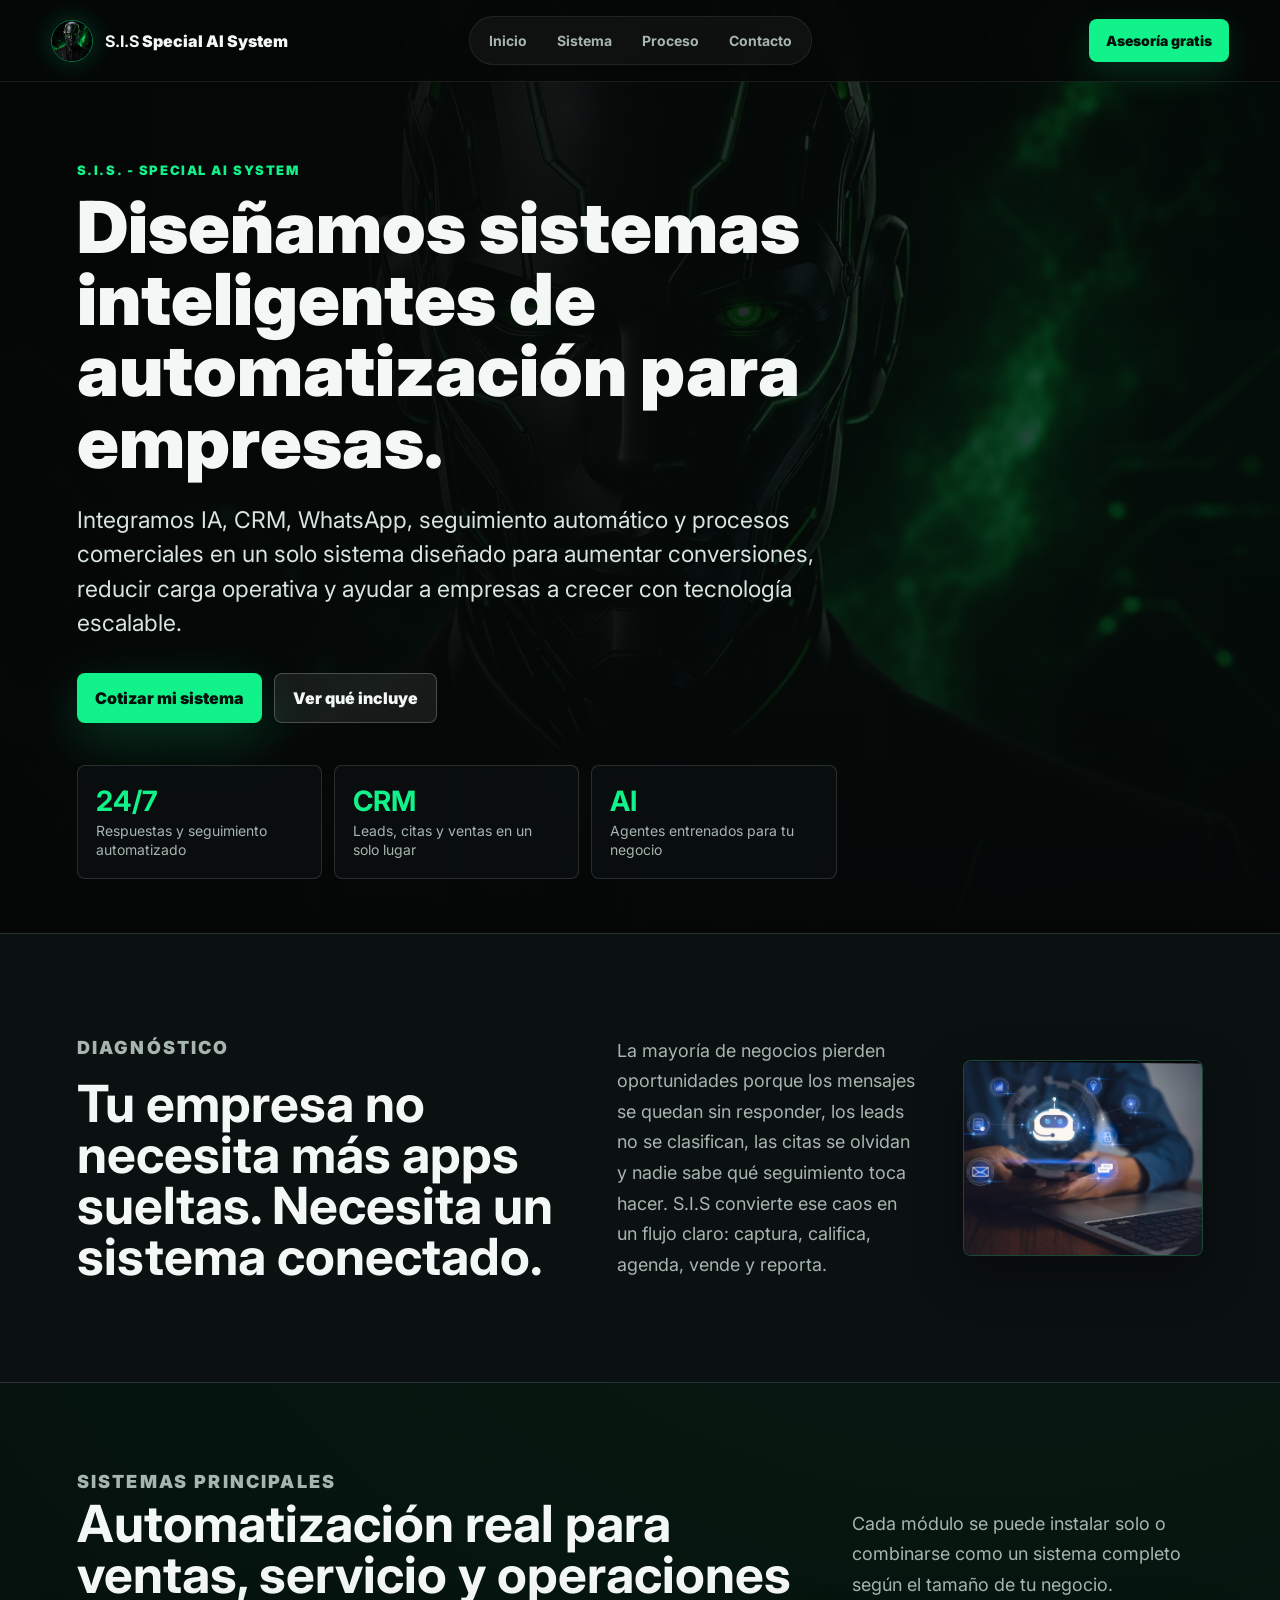
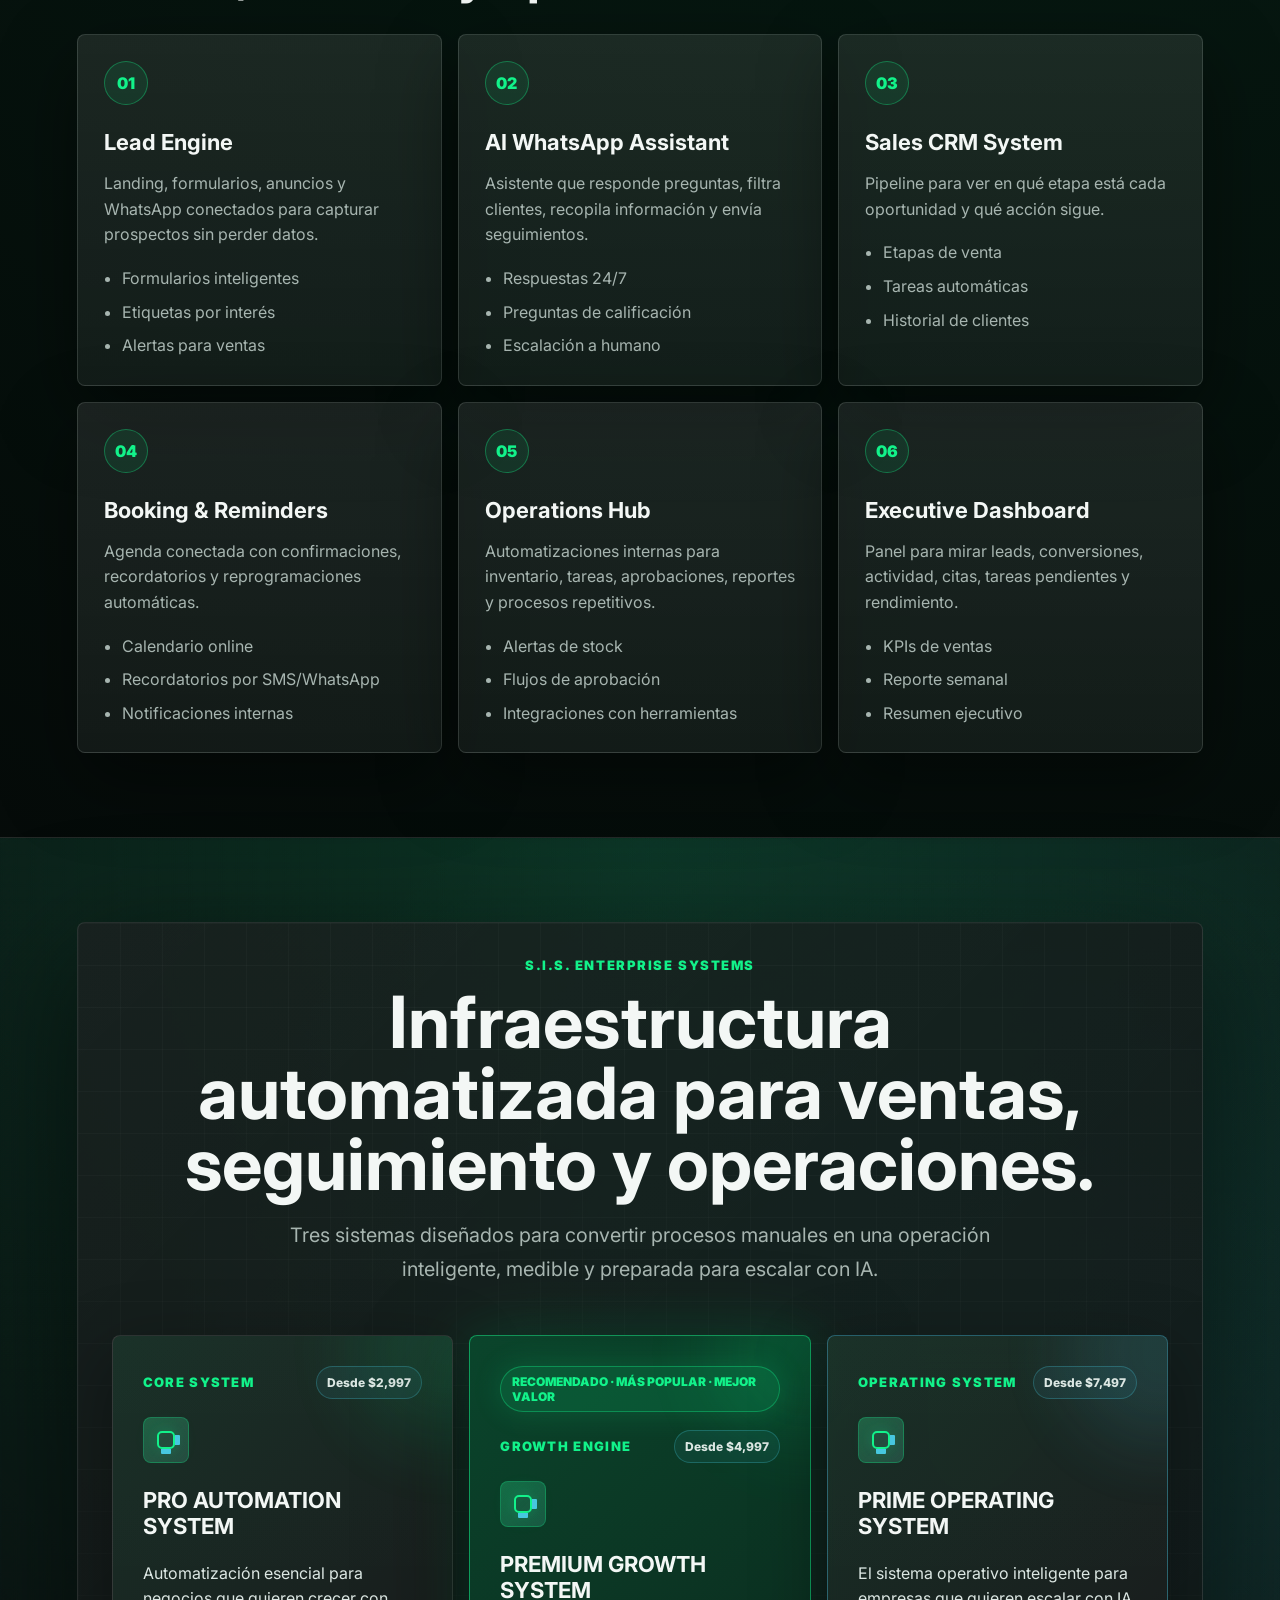
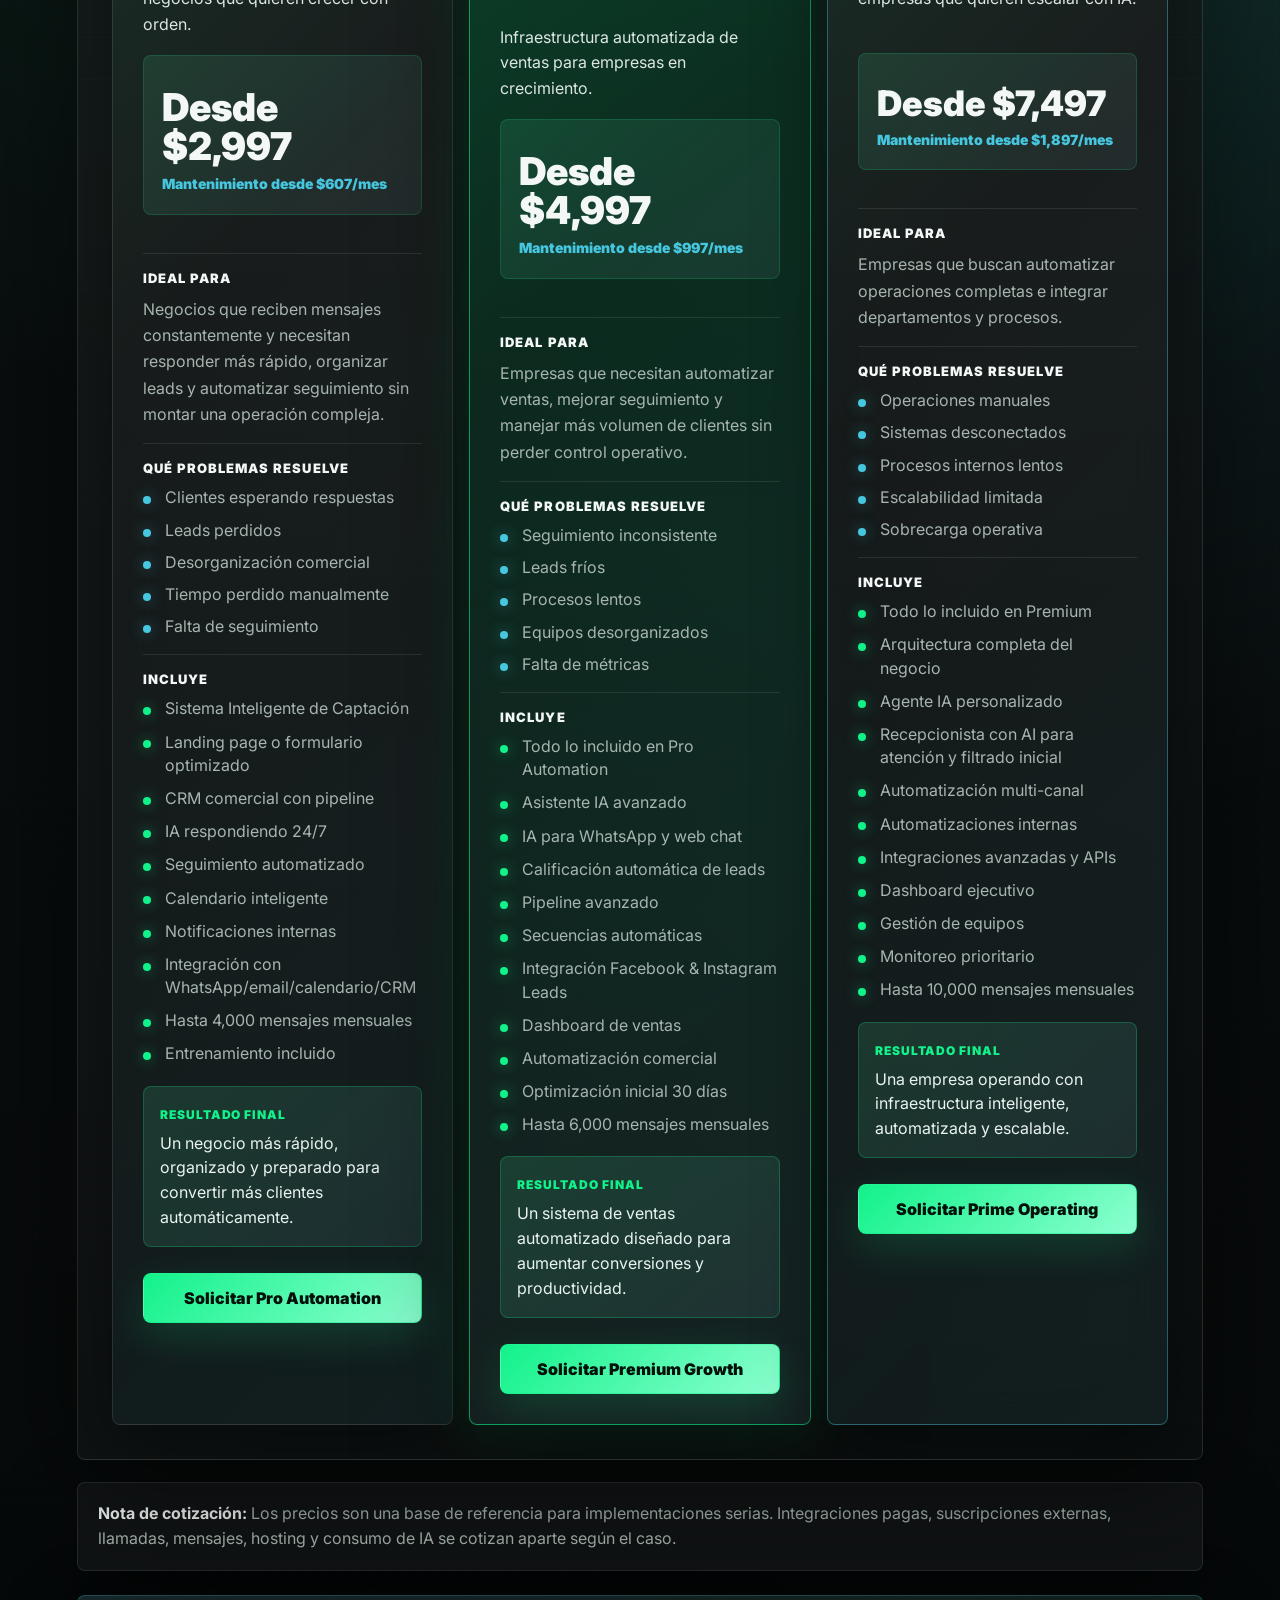
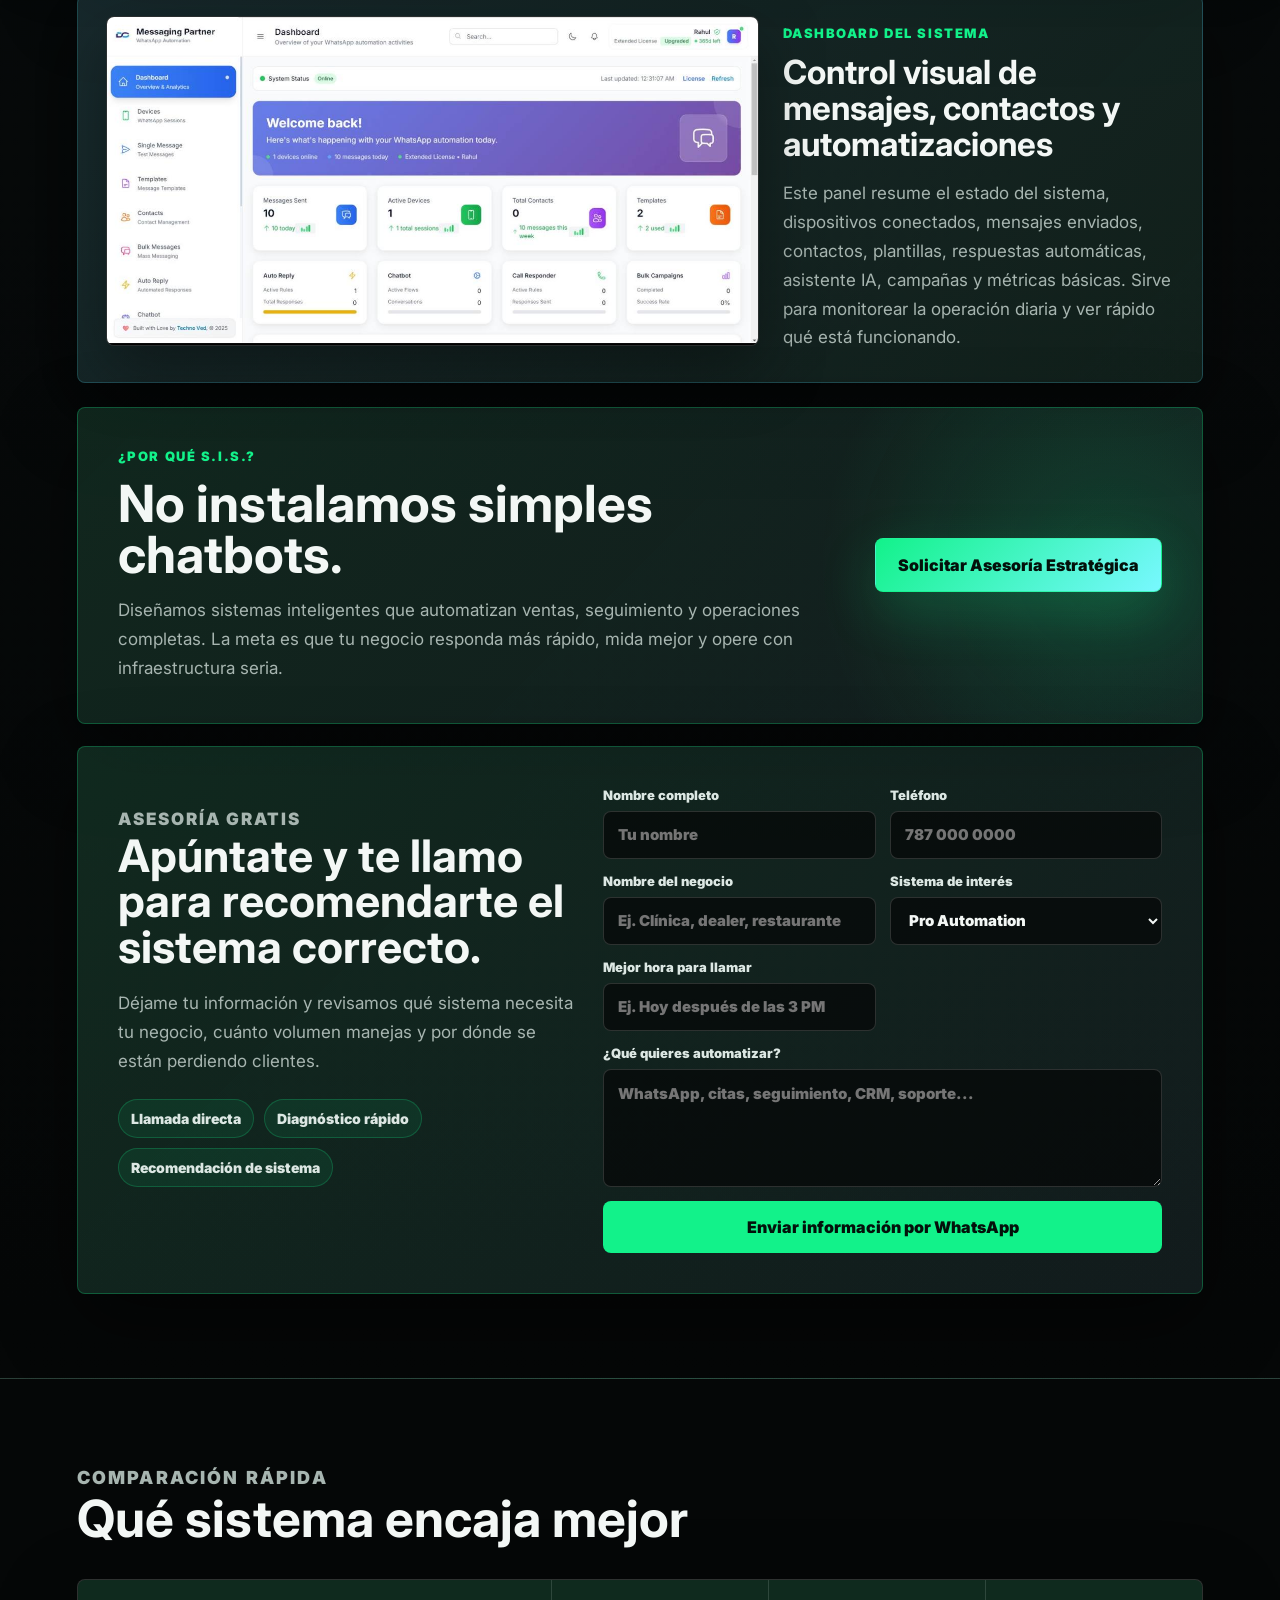
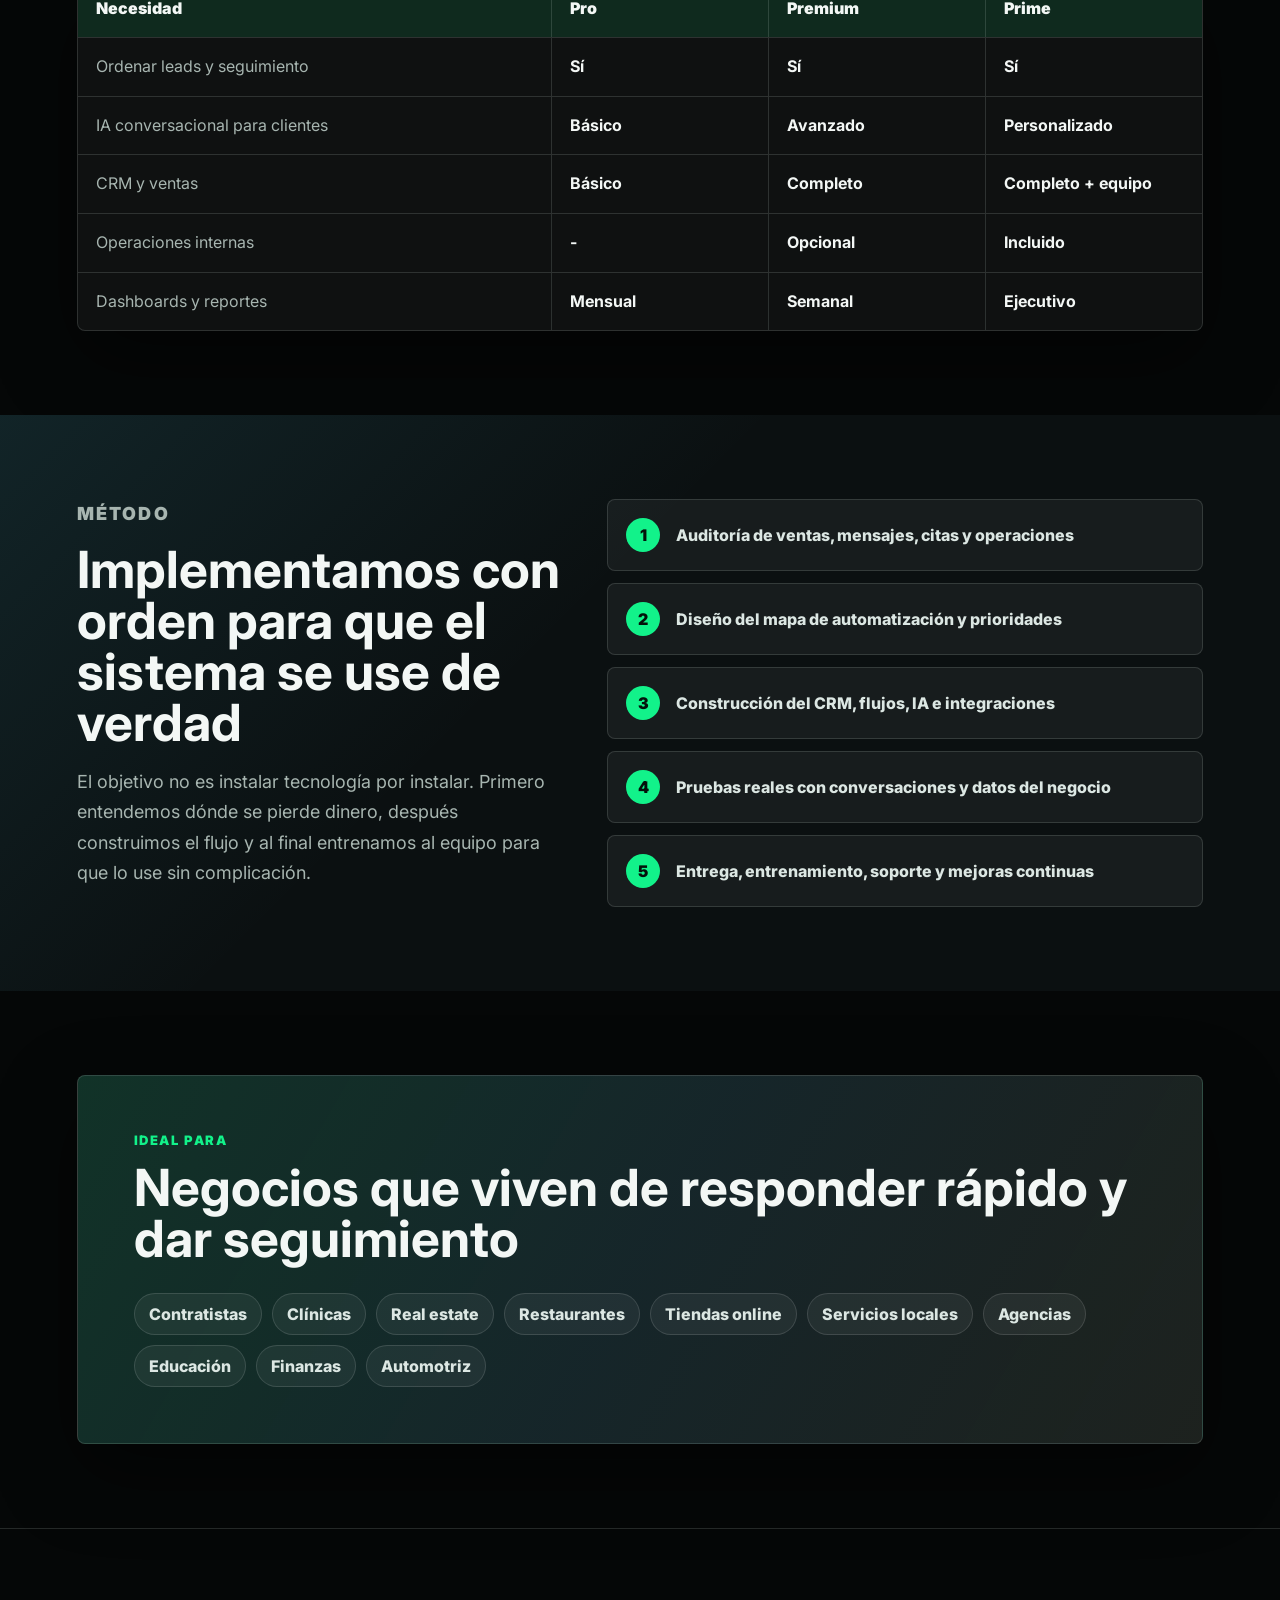
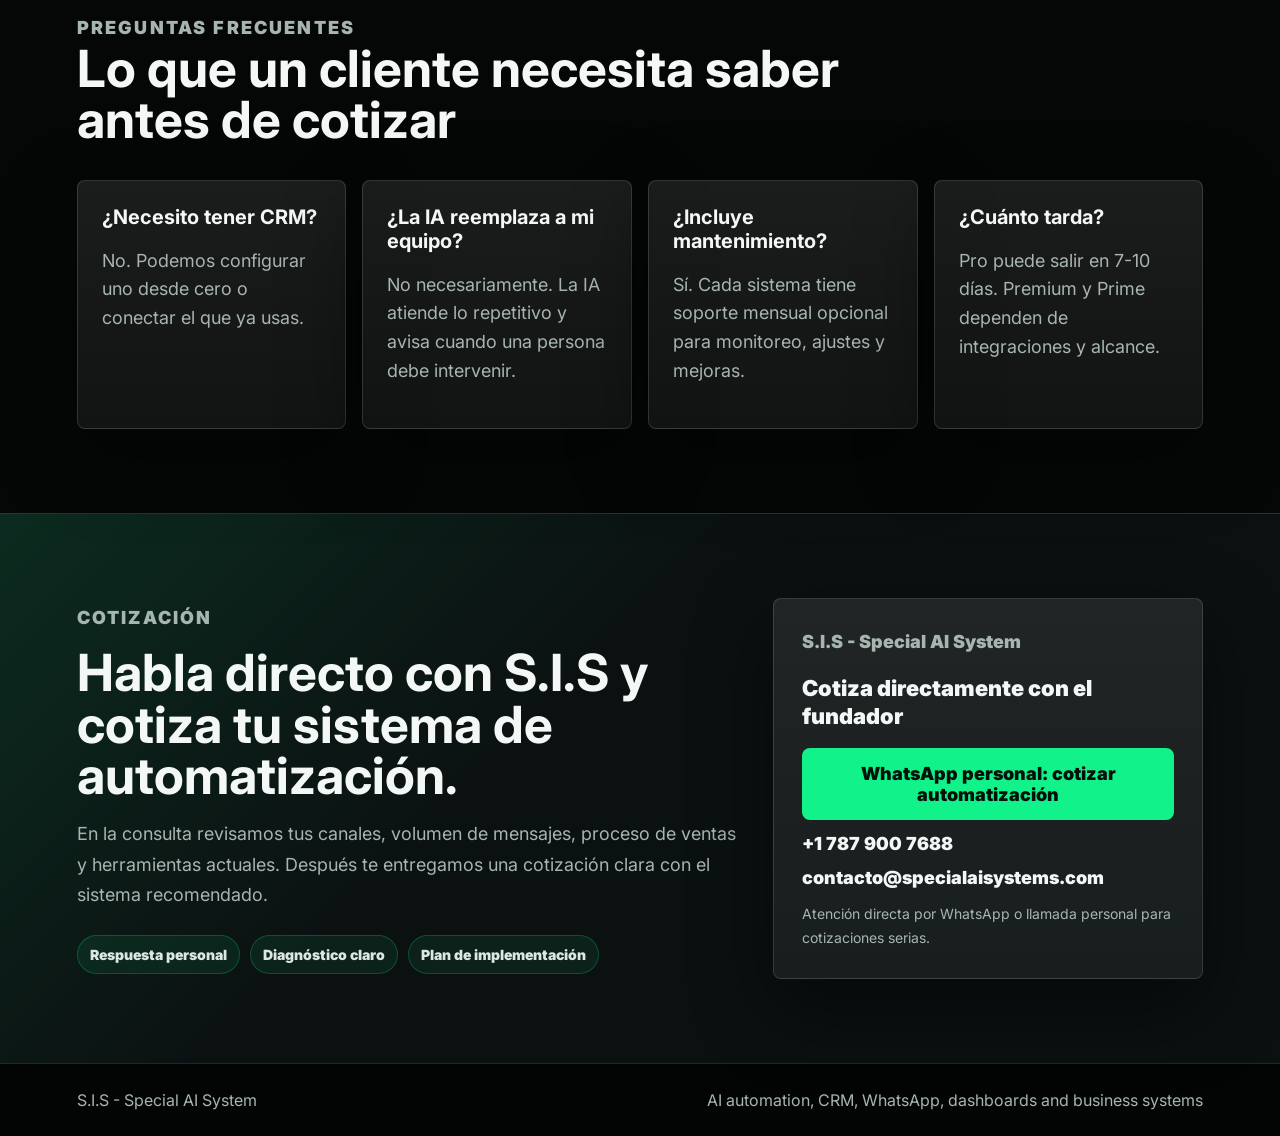
==== specialist-ai-systems/index.html @ d780dc1b "Add files via upload Add extracted website files" ====
<!doctype html>
<html lang="es">
  <head>
    <meta charset="utf-8" />
    <meta name="viewport" content="width=device-width, initial-scale=1" />
    <title>S.I.S | Special AI System | Sistemas inteligentes de automatización</title>
    <meta
      name="description"
      content="S.I.S - Special AI System diseña sistemas inteligentes de automatización con IA, CRM, WhatsApp, seguimiento automático y procesos comerciales."
    />
    <link rel="preconnect" href="https://fonts.googleapis.com" />
    <link rel="preconnect" href="https://fonts.gstatic.com" crossorigin />
    <link
      href="https://fonts.googleapis.com/css2?family=Inter:wght@400;500;600;700;800;900&display=swap"
      rel="stylesheet"
    />
    <link rel="stylesheet" href="./styles.css" />
  </head>
  <body>
    <header class="site-header">
      <a class="brand" href="#inicio" aria-label="S.I.S Special AI System inicio">
        <img src="./assets/specialist-ai-logo.jpg" alt="" class="brand-mark" />
        <span><strong>S.I.S</strong> Special AI System</span>
      </a>
      <nav class="nav" aria-label="Navegación principal">
        <a href="#inicio">Inicio</a>
        <a href="#paquetes">Sistema</a>
        <a href="#proceso">Proceso</a>
        <a href="#contacto">Contacto</a>
      </nav>
      <a class="header-cta" href="#asesoria">Asesoría gratis</a>
    </header>

    <main>
      <section class="hero" id="inicio">
        <div class="hero-media" aria-hidden="true">
          <img src="./assets/specialist-ai-logo.jpg" alt="" />
        </div>
        <div class="hero-overlay"></div>
        <div class="hero-inner">
          <div class="hero-content">
            <p class="eyebrow">S.I.S. - Special AI System</p>
            <h1>Diseñamos sistemas inteligentes de automatización para empresas.</h1>
            <p class="hero-copy">
              Integramos IA, CRM, WhatsApp, seguimiento automático y procesos
              comerciales en un solo sistema diseñado para aumentar conversiones,
              reducir carga operativa y ayudar a empresas a crecer con tecnología
              escalable.
            </p>
            <div class="hero-actions">
              <a class="button primary" href="#paquetes">Cotizar mi sistema</a>
              <a class="button secondary" href="#sistemas">Ver qué incluye</a>
            </div>
            <div class="hero-stats" aria-label="Beneficios principales">
              <div>
                <strong>24/7</strong>
                <span>Respuestas y seguimiento automatizado</span>
              </div>
              <div>
                <strong>CRM</strong>
                <span>Leads, citas y ventas en un solo lugar</span>
              </div>
              <div>
                <strong>AI</strong>
                <span>Agentes entrenados para tu negocio</span>
              </div>
            </div>
          </div>
        </div>
      </section>

      <section class="section intro">
        <div>
          <p class="section-kicker">Diagnóstico</p>
          <h2>Tu empresa no necesita más apps sueltas. Necesita un sistema conectado.</h2>
        </div>
        <p>
          La mayoría de negocios pierden oportunidades porque los mensajes se
          quedan sin responder, los leads no se clasifican, las citas se olvidan
          y nadie sabe qué seguimiento toca hacer. S.I.S convierte
          ese caos en un flujo claro: captura, califica, agenda, vende y reporta.
        </p>
        <aside class="diagnostic-image" aria-label="Automatización con inteligencia artificial">
          <img src="assets/ai-assistant-hero.jpg" alt="Asistente de inteligencia artificial conectado a canales digitales">
        </aside>
      </section>

      <section class="section" id="sistemas">
        <div class="section-heading">
          <div>
            <p class="section-kicker">Sistemas principales</p>
            <h2>Automatización real para ventas, servicio y operaciones</h2>
          </div>
          <p>
            Cada módulo se puede instalar solo o combinarse como un sistema
            completo según el tamaño de tu negocio.
          </p>
        </div>

        <div class="service-grid">
          <article class="service-card">
            <span class="icon">01</span>
            <h3>Lead Engine</h3>
            <p>Landing, formularios, anuncios y WhatsApp conectados para capturar prospectos sin perder datos.</p>
            <ul>
              <li>Formularios inteligentes</li>
              <li>Etiquetas por interés</li>
              <li>Alertas para ventas</li>
            </ul>
          </article>
          <article class="service-card">
            <span class="icon">02</span>
            <h3>AI WhatsApp Assistant</h3>
            <p>Asistente que responde preguntas, filtra clientes, recopila información y envía seguimientos.</p>
            <ul>
              <li>Respuestas 24/7</li>
              <li>Preguntas de calificación</li>
              <li>Escalación a humano</li>
            </ul>
          </article>
          <article class="service-card">
            <span class="icon">03</span>
            <h3>Sales CRM System</h3>
            <p>Pipeline para ver en qué etapa está cada oportunidad y qué acción sigue.</p>
            <ul>
              <li>Etapas de venta</li>
              <li>Tareas automáticas</li>
              <li>Historial de clientes</li>
            </ul>
          </article>
          <article class="service-card">
            <span class="icon">04</span>
            <h3>Booking & Reminders</h3>
            <p>Agenda conectada con confirmaciones, recordatorios y reprogramaciones automáticas.</p>
            <ul>
              <li>Calendario online</li>
              <li>Recordatorios por SMS/WhatsApp</li>
              <li>Notificaciones internas</li>
            </ul>
          </article>
          <article class="service-card">
            <span class="icon">05</span>
            <h3>Operations Hub</h3>
            <p>Automatizaciones internas para inventario, tareas, aprobaciones, reportes y procesos repetitivos.</p>
            <ul>
              <li>Alertas de stock</li>
              <li>Flujos de aprobación</li>
              <li>Integraciones con herramientas</li>
            </ul>
          </article>
          <article class="service-card">
            <span class="icon">06</span>
            <h3>Executive Dashboard</h3>
            <p>Panel para mirar leads, conversiones, actividad, citas, tareas pendientes y rendimiento.</p>
            <ul>
              <li>KPIs de ventas</li>
              <li>Reporte semanal</li>
              <li>Resumen ejecutivo</li>
            </ul>
          </article>
        </div>
      </section>

      <section class="section packages" id="paquetes">
        <div class="pricing-shell">
          <div class="pricing-heading">
            <p class="section-kicker">S.I.S. enterprise systems</p>
            <h2>Infraestructura automatizada para ventas, seguimiento y operaciones.</h2>
            <p>
              Tres sistemas diseñados para convertir procesos manuales en una
              operación inteligente, medible y preparada para escalar con IA.
            </p>
          </div>

          <div class="pricing-grid">
            <article class="price-card system-card pro-system">
              <div class="plan-glow"></div>
              <div class="plan-topline">
                <span class="plan-label">Core system</span>
                <span class="plan-time">Desde $2,997</span>
              </div>
              <div class="system-icon" aria-hidden="true">
                <span></span>
              </div>
              <h3>PRO AUTOMATION SYSTEM</h3>
              <p class="plan-desc">Automatización esencial para negocios que quieren crecer con orden.</p>
              <div class="price-stack">
                <div class="price">Desde $2,997</div>
                <p class="retainer">Mantenimiento desde $607/mes</p>
              </div>

              <div class="plan-section">
                <h4>Ideal para</h4>
                <p>
                  Negocios que reciben mensajes constantemente y necesitan
                  responder más rápido, organizar leads y automatizar
                  seguimiento sin montar una operación compleja.
                </p>
              </div>

              <div class="plan-section">
                <h4>Qué problemas resuelve</h4>
                <ul class="problem-list">
                  <li>Clientes esperando respuestas</li>
                  <li>Leads perdidos</li>
                  <li>Desorganización comercial</li>
                  <li>Tiempo perdido manualmente</li>
                  <li>Falta de seguimiento</li>
                </ul>
              </div>

              <div class="plan-section">
                <h4>Incluye</h4>
                <ul class="feature-list">
                  <li>Sistema Inteligente de Captación</li>
                  <li>Landing page o formulario optimizado</li>
                  <li>CRM comercial con pipeline</li>
                  <li>IA respondiendo 24/7</li>
                  <li>Seguimiento automatizado</li>
                  <li>Calendario inteligente</li>
                  <li>Notificaciones internas</li>
                  <li>Integración con WhatsApp/email/calendario/CRM</li>
                  <li>Hasta 4,000 mensajes mensuales</li>
                  <li>Entrenamiento incluido</li>
                </ul>
              </div>

              <div class="result-panel">
                <span>Resultado Final</span>
                <p>Un negocio más rápido, organizado y preparado para convertir más clientes automáticamente.</p>
              </div>
              <a class="plan-button" href="#asesoria">Solicitar Pro Automation</a>
            </article>

            <article class="price-card system-card featured">
              <div class="plan-glow"></div>
              <div class="badge">Recomendado · Más popular · Mejor valor</div>
              <div class="plan-topline">
                <span class="plan-label">Growth engine</span>
                <span class="plan-time">Desde $4,997</span>
              </div>
              <div class="system-icon" aria-hidden="true">
                <span></span>
              </div>
              <h3>PREMIUM GROWTH SYSTEM</h3>
              <p class="plan-desc">Infraestructura automatizada de ventas para empresas en crecimiento.</p>
              <div class="price-stack">
                <div class="price">Desde $4,997</div>
                <p class="retainer">Mantenimiento desde $997/mes</p>
              </div>

              <div class="plan-section">
                <h4>Ideal para</h4>
                <p>
                  Empresas que necesitan automatizar ventas, mejorar seguimiento
                  y manejar más volumen de clientes sin perder control operativo.
                </p>
              </div>

              <div class="plan-section">
                <h4>Qué problemas resuelve</h4>
                <ul class="problem-list">
                  <li>Seguimiento inconsistente</li>
                  <li>Leads fríos</li>
                  <li>Procesos lentos</li>
                  <li>Equipos desorganizados</li>
                  <li>Falta de métricas</li>
                </ul>
              </div>

              <div class="plan-section">
                <h4>Incluye</h4>
                <ul class="feature-list">
                  <li>Todo lo incluido en Pro Automation</li>
                  <li>Asistente IA avanzado</li>
                  <li>IA para WhatsApp y web chat</li>
                  <li>Calificación automática de leads</li>
                  <li>Pipeline avanzado</li>
                  <li>Secuencias automáticas</li>
                  <li>Integración Facebook & Instagram Leads</li>
                  <li>Dashboard de ventas</li>
                  <li>Automatización comercial</li>
                  <li>Optimización inicial 30 días</li>
                  <li>Hasta 6,000 mensajes mensuales</li>
                </ul>
              </div>

              <div class="result-panel">
                <span>Resultado Final</span>
                <p>Un sistema de ventas automatizado diseñado para aumentar conversiones y productividad.</p>
              </div>
              <a class="plan-button" href="#asesoria">Solicitar Premium Growth</a>
            </article>

            <article class="price-card system-card prime">
              <div class="plan-glow"></div>
              <div class="plan-topline">
                <span class="plan-label">Operating system</span>
                <span class="plan-time">Desde $7,497</span>
              </div>
              <div class="system-icon" aria-hidden="true">
                <span></span>
              </div>
              <h3>PRIME OPERATING SYSTEM</h3>
              <p class="plan-desc">El sistema operativo inteligente para empresas que quieren escalar con IA.</p>
              <div class="price-stack">
                <div class="price">Desde $7,497</div>
                <p class="retainer">Mantenimiento desde $1,897/mes</p>
              </div>

              <div class="plan-section">
                <h4>Ideal para</h4>
                <p>
                  Empresas que buscan automatizar operaciones completas e
                  integrar departamentos y procesos.
                </p>
              </div>

              <div class="plan-section">
                <h4>Qué problemas resuelve</h4>
                <ul class="problem-list">
                  <li>Operaciones manuales</li>
                  <li>Sistemas desconectados</li>
                  <li>Procesos internos lentos</li>
                  <li>Escalabilidad limitada</li>
                  <li>Sobrecarga operativa</li>
                </ul>
              </div>

              <div class="plan-section">
                <h4>Incluye</h4>
                <ul class="feature-list">
                  <li>Todo lo incluido en Premium</li>
                  <li>Arquitectura completa del negocio</li>
                  <li>Agente IA personalizado</li>
                  <li>Recepcionista con AI para atención y filtrado inicial</li>
                  <li>Automatización multi-canal</li>
                  <li>Automatizaciones internas</li>
                  <li>Integraciones avanzadas y APIs</li>
                  <li>Dashboard ejecutivo</li>
                  <li>Gestión de equipos</li>
                  <li>Monitoreo prioritario</li>
                  <li>Hasta 10,000 mensajes mensuales</li>
                </ul>
              </div>

              <div class="result-panel">
                <span>Resultado Final</span>
                <p>Una empresa operando con infraestructura inteligente, automatizada y escalable.</p>
              </div>
              <a class="plan-button" href="#asesoria">Solicitar Prime Operating</a>
            </article>
          </div>
        </div>

        <div class="quote-note">
          <strong>Nota de cotización:</strong>
          Los precios son una base de referencia para implementaciones serias.
          Integraciones pagas, suscripciones externas, llamadas, mensajes,
          hosting y consumo de IA se cotizan aparte según el caso.
        </div>

        <div class="dashboard-preview-block">
          <div class="dashboard-preview-media">
            <img src="assets/dashboard-preview.jpg" alt="Dashboard de automatización para WhatsApp, contactos, plantillas y campañas">
          </div>
          <div class="dashboard-preview-copy">
            <p class="section-kicker">Dashboard del sistema</p>
            <h3>Control visual de mensajes, contactos y automatizaciones</h3>
            <p>
              Este panel resume el estado del sistema, dispositivos conectados,
              mensajes enviados, contactos, plantillas, respuestas automáticas,
              asistente IA, campañas y métricas básicas. Sirve para monitorear la
              operación diaria y ver rápido qué está funcionando.
            </p>
          </div>
        </div>

        <div class="why-sis">
          <div>
            <p class="section-kicker">¿Por qué S.I.S.?</p>
            <h3>No instalamos simples chatbots.</h3>
            <p>
              Diseñamos sistemas inteligentes que automatizan ventas,
              seguimiento y operaciones completas. La meta es que tu negocio
              responda más rápido, mida mejor y opere con infraestructura seria.
            </p>
          </div>
          <a class="premium-cta" href="#asesoria">Solicitar Asesoría Estratégica</a>
        </div>

        <div class="advisor-signup" id="asesoria">
          <div class="advisor-copy">
            <p class="section-kicker">Asesoría gratis</p>
            <h3>Apúntate y te llamo para recomendarte el sistema correcto.</h3>
            <p>
              Déjame tu información y revisamos qué sistema necesita tu negocio,
              cuánto volumen manejas y por dónde se están perdiendo clientes.
            </p>
            <div class="advisor-points">
              <span>Llamada directa</span>
              <span>Diagnóstico rápido</span>
              <span>Recomendación de sistema</span>
            </div>
          </div>

          <form class="advisor-form" id="advisorForm">
            <label>
              Nombre completo
              <input name="name" type="text" placeholder="Tu nombre" required />
            </label>
            <label>
              Teléfono
              <input name="phone" type="tel" placeholder="787 000 0000" required />
            </label>
            <label>
              Nombre del negocio
              <input name="business" type="text" placeholder="Ej. Clínica, dealer, restaurante" required />
            </label>
            <label>
              Sistema de interés
              <select name="package" required>
                <option value="Pro Automation">Pro Automation</option>
                <option value="Premium Growth System">Premium Growth System</option>
                <option value="Prime Operating System">Prime Operating System</option>
                <option value="No estoy seguro">No estoy seguro</option>
              </select>
            </label>
            <label>
              Mejor hora para llamar
              <input name="time" type="text" placeholder="Ej. Hoy después de las 3 PM" />
            </label>
            <label class="advisor-message">
              ¿Qué quieres automatizar?
              <textarea name="message" rows="4" placeholder="WhatsApp, citas, seguimiento, CRM, soporte..."></textarea>
            </label>
            <button class="advisor-submit" type="submit">Enviar información por WhatsApp</button>
          </form>
        </div>
      </section>

      <section class="section comparison">
        <div class="section-heading compact">
          <div>
            <p class="section-kicker">Comparación rápida</p>
            <h2>Qué sistema encaja mejor</h2>
          </div>
        </div>
        <div class="compare-grid">
          <div class="compare-row compare-head">
            <span>Necesidad</span>
            <span>Pro</span>
            <span>Premium</span>
            <span>Prime</span>
          </div>
          <div class="compare-row">
            <span>Ordenar leads y seguimiento</span>
            <strong>Sí</strong>
            <strong>Sí</strong>
            <strong>Sí</strong>
          </div>
          <div class="compare-row">
            <span>IA conversacional para clientes</span>
            <strong>Básico</strong>
            <strong>Avanzado</strong>
            <strong>Personalizado</strong>
          </div>
          <div class="compare-row">
            <span>CRM y ventas</span>
            <strong>Básico</strong>
            <strong>Completo</strong>
            <strong>Completo + equipo</strong>
          </div>
          <div class="compare-row">
            <span>Operaciones internas</span>
            <strong>-</strong>
            <strong>Opcional</strong>
            <strong>Incluido</strong>
          </div>
          <div class="compare-row">
            <span>Dashboards y reportes</span>
            <strong>Mensual</strong>
            <strong>Semanal</strong>
            <strong>Ejecutivo</strong>
          </div>
        </div>
      </section>

      <section class="section systems" id="proceso">
        <div class="systems-copy">
          <p class="section-kicker">Método</p>
          <h2>Implementamos con orden para que el sistema se use de verdad</h2>
          <p>
            El objetivo no es instalar tecnología por instalar. Primero
            entendemos dónde se pierde dinero, después construimos el flujo y al
            final entrenamos al equipo para que lo use sin complicación.
          </p>
        </div>
        <div class="workflow">
          <div><span>1</span> Auditoría de ventas, mensajes, citas y operaciones</div>
          <div><span>2</span> Diseño del mapa de automatización y prioridades</div>
          <div><span>3</span> Construcción del CRM, flujos, IA e integraciones</div>
          <div><span>4</span> Pruebas reales con conversaciones y datos del negocio</div>
          <div><span>5</span> Entrega, entrenamiento, soporte y mejoras continuas</div>
        </div>
      </section>

      <section class="section proof">
        <div class="proof-panel">
          <p class="section-kicker">Ideal para</p>
          <h2>Negocios que viven de responder rápido y dar seguimiento</h2>
          <div class="industries">
            <span>Contratistas</span>
            <span>Clínicas</span>
            <span>Real estate</span>
            <span>Restaurantes</span>
            <span>Tiendas online</span>
            <span>Servicios locales</span>
            <span>Agencias</span>
            <span>Educación</span>
            <span>Finanzas</span>
            <span>Automotriz</span>
          </div>
        </div>
      </section>

      <section class="section faq">
        <div class="section-heading compact">
          <div>
            <p class="section-kicker">Preguntas frecuentes</p>
            <h2>Lo que un cliente necesita saber antes de cotizar</h2>
          </div>
        </div>
        <div class="faq-grid">
          <article>
            <h3>¿Necesito tener CRM?</h3>
            <p>No. Podemos configurar uno desde cero o conectar el que ya usas.</p>
          </article>
          <article>
            <h3>¿La IA reemplaza a mi equipo?</h3>
            <p>No necesariamente. La IA atiende lo repetitivo y avisa cuando una persona debe intervenir.</p>
          </article>
          <article>
            <h3>¿Incluye mantenimiento?</h3>
            <p>Sí. Cada sistema tiene soporte mensual opcional para monitoreo, ajustes y mejoras.</p>
          </article>
          <article>
            <h3>¿Cuánto tarda?</h3>
            <p>Pro puede salir en 7-10 días. Premium y Prime dependen de integraciones y alcance.</p>
          </article>
        </div>
      </section>

      <section class="section cta-section" id="contacto">
        <div>
          <p class="section-kicker">Cotización</p>
          <h2>Habla directo con S.I.S y cotiza tu sistema de automatización.</h2>
          <p>
            En la consulta revisamos tus canales, volumen de mensajes, proceso
            de ventas y herramientas actuales. Después te entregamos una
            cotización clara con el sistema recomendado.
          </p>
          <div class="cta-points">
            <span>Respuesta personal</span>
            <span>Diagnóstico claro</span>
            <span>Plan de implementación</span>
          </div>
        </div>
        <div class="contact-box">
          <p class="contact-label">S.I.S - Special AI System</p>
          <p class="contact-title">Cotiza directamente con el fundador</p>
          <a class="contact-action" href="https://wa.me/17879007688">WhatsApp personal: cotizar automatización</a>
          <a href="tel:+17879007688">+1 787 900 7688</a>
          <a href="mailto:contacto@specialaisystems.com">contacto@specialaisystems.com</a>
          <p class="small">Atención directa por WhatsApp o llamada personal para cotizaciones serias.</p>
        </div>
      </section>
    </main>

    <footer class="footer">
      <span>S.I.S - Special AI System</span>
      <span>AI automation, CRM, WhatsApp, dashboards and business systems</span>
    </footer>
    <script>
      const advisorForm = document.querySelector("#advisorForm");

      advisorForm?.addEventListener("submit", (event) => {
        event.preventDefault();

        const data = Object.fromEntries(new FormData(advisorForm).entries());
        const message = [
          "Saludos, quiero apuntarme para una asesoría de S.I.S.",
          "",
          `Nombre: ${data.name}`,
          `Teléfono: ${data.phone}`,
          `Negocio: ${data.business}`,
          `Sistema de interés: ${data.package}`,
          `Mejor hora para llamar: ${data.time || "No especificada"}`,
          `Quiero automatizar: ${data.message || "No especificado"}`,
        ].join("\n");

        window.location.href = `https://wa.me/17879007688?text=${encodeURIComponent(message)}`;
      });
    </script>
  </body>
</html>
---- specialist-ai-systems/styles.css ----
:root {
  --bg: #050707;
  --surface: #0b1011;
  --surface-2: #11181a;
  --card: rgba(255, 255, 255, 0.055);
  --card-strong: rgba(255, 255, 255, 0.09);
  --text: #f3f7f5;
  --muted: #a7b5b0;
  --line: rgba(230, 246, 240, 0.14);
  --green: #12f28a;
  --green-dark: #04110b;
  --cyan: #47c7df;
  --amber: #ffcf66;
  --danger: #ff7474;
  --shadow: 0 28px 80px rgba(0, 0, 0, 0.46);
}

* {
  box-sizing: border-box;
}

html {
  scroll-behavior: smooth;
}

body {
  margin: 0;
  background:
    radial-gradient(circle at 78% 8%, rgba(18, 242, 138, 0.1), transparent 28%),
    radial-gradient(circle at 16% 42%, rgba(71, 199, 223, 0.08), transparent 24%),
    var(--bg);
  color: var(--text);
  font-family: "Inter", Arial, sans-serif;
}

a {
  color: inherit;
  text-decoration: none;
}

.site-header {
  position: fixed;
  top: 0;
  left: 0;
  right: 0;
  z-index: 20;
  display: grid;
  grid-template-columns: 1fr auto 1fr;
  align-items: center;
  gap: 24px;
  padding: 16px clamp(18px, 4vw, 58px);
  border-bottom: 1px solid rgba(255, 255, 255, 0.08);
  background: rgba(5, 7, 7, 0.82);
  backdrop-filter: blur(18px);
}

.brand {
  display: inline-flex;
  align-items: center;
  gap: 12px;
  min-width: 0;
  font-weight: 900;
}

.brand-mark {
  width: 42px;
  height: 42px;
  border: 1px solid rgba(18, 242, 138, 0.46);
  border-radius: 50%;
  object-fit: cover;
  object-position: center 38%;
  box-shadow: 0 0 28px rgba(18, 242, 138, 0.24);
}

.nav {
  display: flex;
  gap: 4px;
  padding: 6px;
  border: 1px solid rgba(255, 255, 255, 0.08);
  border-radius: 999px;
  background: rgba(255, 255, 255, 0.045);
}

.nav a {
  padding: 9px 13px;
  color: var(--muted);
  font-size: 14px;
  font-weight: 700;
}

.nav a:hover {
  color: var(--text);
}

.header-cta,
.button,
.plan-button {
  transition: transform 160ms ease, border-color 160ms ease, background 160ms ease;
}

.header-cta:hover,
.button:hover,
.plan-button:hover {
  transform: translateY(-1px);
}

.header-cta {
  justify-self: end;
  padding: 12px 16px;
  border: 1px solid rgba(18, 242, 138, 0.38);
  border-radius: 8px;
  color: var(--green-dark);
  background: var(--green);
  font-size: 14px;
  font-weight: 900;
  box-shadow: 0 12px 34px rgba(18, 242, 138, 0.16);
}

.hero {
  position: relative;
  min-height: 94vh;
  display: grid;
  align-items: end;
  overflow: hidden;
  padding: 162px clamp(20px, 6vw, 86px) 54px;
}

.hero-media,
.hero-overlay {
  position: absolute;
  inset: 0;
}

.hero-media img {
  width: 100%;
  height: 100%;
  object-fit: cover;
  object-position: center 32%;
  opacity: 0.44;
  filter: saturate(1.04) contrast(1.08);
}

.hero-overlay {
  background:
    linear-gradient(90deg, rgba(5, 7, 7, 0.99) 0%, rgba(5, 7, 7, 0.83) 45%, rgba(5, 7, 7, 0.28) 100%),
    linear-gradient(0deg, var(--bg) 0%, rgba(5, 7, 7, 0) 46%);
}

.hero-inner {
  position: relative;
  z-index: 1;
}

.hero-content {
  position: relative;
  max-width: 760px;
}

.eyebrow,
.section-kicker {
  margin: 0 0 14px;
  color: var(--green);
  font-size: 13px;
  font-weight: 900;
  letter-spacing: 0.12em;
  text-transform: uppercase;
}

h1,
h2,
h3,
p {
  letter-spacing: 0;
}

h1 {
  max-width: 900px;
  margin: 0;
  font-size: clamp(42px, 5.6vw, 76px);
  line-height: 1;
  font-weight: 900;
}

.hero-copy {
  max-width: 760px;
  margin: 24px 0 0;
  color: #d8e4df;
  font-size: clamp(18px, 2vw, 23px);
  line-height: 1.5;
}

.hero-actions {
  display: flex;
  flex-wrap: wrap;
  gap: 12px;
  margin-top: 32px;
}

.button {
  display: inline-flex;
  align-items: center;
  justify-content: center;
  min-height: 50px;
  padding: 14px 18px;
  border-radius: 8px;
  font-weight: 900;
}

.button.primary {
  background: var(--green);
  color: var(--green-dark);
  box-shadow: 0 16px 52px rgba(18, 242, 138, 0.2);
}

.button.secondary {
  border: 1px solid rgba(255, 255, 255, 0.22);
  color: var(--text);
  background: rgba(255, 255, 255, 0.075);
}

.hero-stats {
  display: grid;
  grid-template-columns: repeat(3, minmax(0, 1fr));
  gap: 12px;
  max-width: 780px;
  margin-top: 42px;
}

.hero-stats div {
  padding: 18px;
  border: 1px solid var(--line);
  border-radius: 8px;
  background: rgba(11, 16, 17, 0.78);
}

.hero-stats strong {
  display: block;
  color: var(--green);
  font-size: 28px;
}

.hero-stats span {
  display: block;
  margin-top: 4px;
  color: var(--muted);
  font-size: 14px;
  line-height: 1.35;
}

.section {
  padding: 84px clamp(20px, 6vw, 86px);
}

.intro {
  display: grid;
  grid-template-columns: minmax(0, 1.15fr) minmax(280px, 0.7fr) minmax(180px, 240px);
  align-items: center;
  gap: 44px;
  border-top: 1px solid var(--line);
  border-bottom: 1px solid var(--line);
  background: var(--surface);
}

.diagnostic-image {
  justify-self: end;
  width: min(100%, 240px);
  aspect-ratio: 1.22;
  overflow: hidden;
  border: 1px solid rgba(18, 242, 138, 0.22);
  border-radius: 8px;
  background: rgba(255, 255, 255, 0.05);
  box-shadow: 0 18px 48px rgba(0, 0, 0, 0.34);
}

.diagnostic-image img {
  display: block;
  width: 100%;
  height: 100%;
  object-fit: cover;
  object-position: center;
}

.intro h2,
.section-heading h2,
.systems h2,
.proof h2,
.cta-section h2,
.faq h2 {
  margin: 0;
  font-size: clamp(32px, 4vw, 56px);
  line-height: 1;
}

.intro p,
.section-heading p,
.systems p,
.cta-section p,
.faq p {
  color: var(--muted);
  font-size: 18px;
  line-height: 1.7;
}

.section-heading {
  display: grid;
  grid-template-columns: minmax(0, 0.95fr) minmax(260px, 0.45fr);
  align-items: end;
  gap: 34px;
  margin-bottom: 34px;
}

.section-heading.compact {
  grid-template-columns: 1fr;
}

.section-heading h2 {
  max-width: 820px;
}

.section-heading p {
  margin: 0;
}

.service-grid,
.pricing-grid,
.faq-grid {
  display: grid;
  grid-template-columns: repeat(3, minmax(0, 1fr));
  gap: 16px;
}

.pricing-grid {
  align-items: stretch;
}

.service-card,
.price-card,
.proof-panel,
.contact-box,
.faq-grid article,
.quote-note,
.compare-grid {
  border: 1px solid var(--line);
  border-radius: 8px;
  background: linear-gradient(180deg, var(--card-strong), var(--card));
  box-shadow: var(--shadow);
}

.service-card {
  min-height: 318px;
  padding: 26px;
}

.icon {
  display: inline-flex;
  align-items: center;
  justify-content: center;
  width: 44px;
  height: 44px;
  border: 1px solid rgba(18, 242, 138, 0.34);
  border-radius: 50%;
  color: var(--green);
  font-weight: 900;
  background: rgba(18, 242, 138, 0.09);
}

.service-card h3,
.price-card h3,
.faq-grid h3 {
  margin: 24px 0 10px;
  font-size: 22px;
}

.service-card p,
.price-card p,
.service-card li,
.price-card li,
.faq-grid p {
  color: var(--muted);
  line-height: 1.6;
}

.service-card ul {
  margin: 18px 0 0;
  padding-left: 18px;
}

.service-card li + li {
  margin-top: 8px;
}

.packages {
  border-top: 1px solid var(--line);
  border-bottom: 1px solid var(--line);
  background:
    radial-gradient(circle at 50% 0%, rgba(18, 242, 138, 0.16), transparent 34%),
    radial-gradient(circle at 82% 18%, rgba(71, 199, 223, 0.12), transparent 28%),
    linear-gradient(180deg, rgba(11, 16, 17, 0.96), rgba(5, 7, 7, 0.98));
}

.pricing-shell {
  position: relative;
  padding: clamp(22px, 4vw, 34px);
  overflow: hidden;
  border: 1px solid rgba(230, 246, 240, 0.1);
  border-radius: 8px;
  background:
    linear-gradient(135deg, rgba(255, 255, 255, 0.065), rgba(255, 255, 255, 0.018)),
    rgba(6, 11, 11, 0.72);
  box-shadow: 0 34px 120px rgba(0, 0, 0, 0.5);
}

.pricing-shell::before {
  content: "";
  position: absolute;
  inset: 0;
  pointer-events: none;
  background:
    linear-gradient(rgba(255, 255, 255, 0.035) 1px, transparent 1px),
    linear-gradient(90deg, rgba(255, 255, 255, 0.03) 1px, transparent 1px);
  background-size: 42px 42px;
  mask-image: linear-gradient(180deg, rgba(0, 0, 0, 0.78), transparent 74%);
}

.pricing-heading {
  position: relative;
  z-index: 1;
  max-width: 920px;
  margin: 0 auto clamp(28px, 5vw, 48px);
  text-align: center;
}

.pricing-heading h2 {
  margin: 0;
  font-size: clamp(36px, 5.8vw, 72px);
  line-height: 0.98;
  letter-spacing: 0;
}

.pricing-heading p:last-child {
  max-width: 760px;
  margin: 20px auto 0;
  color: var(--muted);
  font-size: clamp(16px, 1.55vw, 20px);
  line-height: 1.7;
}

.price-card {
  position: relative;
  display: flex;
  flex-direction: column;
  min-height: 100%;
  padding: clamp(22px, 2.6vw, 30px);
  overflow: hidden;
  border: 1px solid rgba(230, 246, 240, 0.13);
  border-radius: 8px;
  background:
    linear-gradient(180deg, rgba(255, 255, 255, 0.074), rgba(255, 255, 255, 0.032)),
    rgba(7, 12, 12, 0.86);
  box-shadow: 0 24px 72px rgba(0, 0, 0, 0.38);
  backdrop-filter: blur(18px);
  transition:
    transform 180ms ease,
    border-color 180ms ease,
    box-shadow 180ms ease,
    background 180ms ease;
}

.price-card:hover {
  transform: translateY(-6px);
  border-color: rgba(18, 242, 138, 0.44);
  box-shadow:
    0 34px 90px rgba(0, 0, 0, 0.48),
    0 0 48px rgba(18, 242, 138, 0.13);
}

.system-card::before {
  content: "";
  position: absolute;
  inset: 0;
  pointer-events: none;
  background: linear-gradient(135deg, rgba(18, 242, 138, 0.11), transparent 32%, rgba(71, 199, 223, 0.07));
  opacity: 0.8;
}

.system-card > * {
  position: relative;
  z-index: 1;
}

.plan-glow {
  position: absolute;
  top: -80px;
  right: -90px;
  width: 190px;
  height: 190px;
  border-radius: 50%;
  background: rgba(18, 242, 138, 0.16);
  filter: blur(38px);
  opacity: 0.75;
}

.price-card.featured {
  border-color: rgba(18, 242, 138, 0.56);
  background:
    linear-gradient(180deg, rgba(18, 242, 138, 0.16), rgba(255, 255, 255, 0.042)),
    rgba(8, 15, 14, 0.94);
  box-shadow:
    0 34px 100px rgba(0, 0, 0, 0.5),
    0 0 64px rgba(18, 242, 138, 0.18);
}

.price-card.prime {
  border-color: rgba(71, 199, 223, 0.42);
}

.price-card.prime .plan-glow {
  background: rgba(71, 199, 223, 0.18);
}

.badge {
  position: relative;
  display: inline-flex;
  width: fit-content;
  margin-bottom: 18px;
  padding: 7px 11px;
  border-radius: 999px;
  border: 1px solid rgba(18, 242, 138, 0.36);
  background: rgba(18, 242, 138, 0.13);
  color: var(--green);
  font-size: 12px;
  font-weight: 900;
  text-transform: uppercase;
  box-shadow: 0 0 30px rgba(18, 242, 138, 0.16);
}

.plan-topline {
  display: flex;
  align-items: center;
  justify-content: space-between;
  gap: 12px;
  margin-bottom: 10px;
}

.plan-label {
  color: var(--green);
  font-size: 13px;
  font-weight: 900;
  letter-spacing: 0.1em;
  text-transform: uppercase;
}

.plan-time {
  padding: 8px 10px;
  border: 1px solid rgba(71, 199, 223, 0.28);
  border-radius: 999px;
  color: #dce7e3;
  font-size: 12px;
  font-weight: 800;
  background: rgba(71, 199, 223, 0.075);
}

.plan-desc {
  min-height: 74px;
  margin: 12px 0 0;
  color: #dce7e3 !important;
  font-size: 16px;
  line-height: 1.6;
}

.price {
  margin-top: 14px;
  color: var(--text);
  font-size: clamp(30px, 3vw, 42px);
  font-weight: 900;
  line-height: 1;
  max-width: 100%;
  overflow-wrap: anywhere;
}

.price-card.prime .price {
  font-size: clamp(28px, 2.75vw, 40px);
}

.price-stack {
  margin: 18px 0 22px;
  padding: 18px;
  border: 1px solid rgba(18, 242, 138, 0.17);
  border-radius: 8px;
  background:
    linear-gradient(135deg, rgba(18, 242, 138, 0.08), rgba(71, 199, 223, 0.035)),
    rgba(255, 255, 255, 0.04);
}

.system-icon {
  display: grid;
  place-items: center;
  width: 46px;
  height: 46px;
  margin-top: 8px;
  border: 1px solid rgba(18, 242, 138, 0.3);
  border-radius: 8px;
  background:
    linear-gradient(135deg, rgba(18, 242, 138, 0.17), rgba(71, 199, 223, 0.07)),
    rgba(255, 255, 255, 0.05);
  box-shadow: inset 0 0 24px rgba(18, 242, 138, 0.1);
}

.system-icon span {
  width: 18px;
  height: 18px;
  border: 2px solid var(--green);
  border-radius: 5px;
  box-shadow:
    9px 0 0 -4px var(--cyan),
    0 9px 0 -4px var(--cyan),
    0 0 20px rgba(18, 242, 138, 0.42);
}

.price-range {
  display: flex;
  flex-wrap: wrap;
  align-items: baseline;
  gap: 4px 10px;
  line-height: 0.95;
}

.price-separator {
  color: var(--muted);
  font-size: 0.54em;
  font-weight: 900;
}

.retainer {
  margin: 8px 0 0;
  color: var(--cyan) !important;
  font-size: 14px !important;
  font-weight: 900;
}

.plan-section {
  margin-top: 16px;
  padding-top: 16px;
  border-top: 1px solid rgba(230, 246, 240, 0.1);
}

.plan-section h4 {
  margin: 0 0 10px;
  color: var(--text);
  font-size: 13px;
  font-weight: 900;
  letter-spacing: 0.08em;
  text-transform: uppercase;
}

.plan-section p {
  margin: 0;
  color: var(--muted);
  line-height: 1.65;
}

.feature-list {
  flex: 1;
  margin: 0;
  padding: 0;
  list-style: none;
}

.feature-list li,
.problem-list li {
  position: relative;
  padding-left: 22px;
  color: var(--muted);
  line-height: 1.45;
}

.feature-list li::before,
.problem-list li::before {
  content: "";
  position: absolute;
  top: 0.62em;
  left: 0;
  width: 8px;
  height: 8px;
  border-radius: 50%;
  background: var(--green);
  box-shadow: 0 0 14px rgba(18, 242, 138, 0.55);
}

.problem-list {
  display: grid;
  grid-template-columns: 1fr;
  gap: 9px;
  margin: 0;
  padding: 0;
  list-style: none;
}

.problem-list li::before {
  background: var(--cyan);
  box-shadow: 0 0 14px rgba(71, 199, 223, 0.5);
}

.feature-list li + li {
  margin-top: 10px;
}

.result-panel {
  margin-top: 20px;
  padding: 16px;
  border: 1px solid rgba(18, 242, 138, 0.24);
  border-radius: 8px;
  background:
    linear-gradient(135deg, rgba(18, 242, 138, 0.1), rgba(71, 199, 223, 0.05)),
    rgba(255, 255, 255, 0.04);
}

.result-panel span {
  color: var(--green);
  font-size: 12px;
  font-weight: 900;
  letter-spacing: 0.08em;
  text-transform: uppercase;
}

.result-panel p {
  margin: 8px 0 0;
  color: #e9f4f0;
  line-height: 1.55;
}

.plan-button {
  display: inline-flex;
  align-items: center;
  justify-content: center;
  margin-top: 26px;
  padding: 14px 16px;
  border: 1px solid rgba(18, 242, 138, 0.42);
  border-radius: 8px;
  color: var(--green-dark);
  background:
    linear-gradient(135deg, var(--green), #8cffd0);
  font-weight: 900;
  box-shadow: 0 14px 42px rgba(18, 242, 138, 0.16);
}

.plan-button:hover {
  box-shadow: 0 18px 52px rgba(18, 242, 138, 0.24);
}

.quote-note {
  margin-top: 22px;
  padding: 18px 20px;
  color: var(--muted);
  line-height: 1.6;
  border: 1px solid rgba(230, 246, 240, 0.1);
  border-radius: 8px;
  background: rgba(255, 255, 255, 0.045);
}

.quote-note strong {
  color: var(--text);
}

.why-sis {
  display: grid;
  grid-template-columns: minmax(0, 1fr) auto;
  gap: 24px;
  align-items: center;
  margin-top: 24px;
  padding: clamp(24px, 4vw, 40px);
  border: 1px solid rgba(18, 242, 138, 0.26);
  border-radius: 8px;
  background:
    radial-gradient(circle at 92% 50%, rgba(18, 242, 138, 0.16), transparent 28%),
    linear-gradient(135deg, rgba(18, 242, 138, 0.09), rgba(71, 199, 223, 0.055)),
    rgba(255, 255, 255, 0.045);
  box-shadow: var(--shadow);
}

.why-sis h3 {
  margin: 0;
  font-size: clamp(30px, 4vw, 54px);
  line-height: 1;
}

.why-sis p:last-child {
  max-width: 760px;
  margin: 16px 0 0;
  color: var(--muted);
  font-size: 17px;
  line-height: 1.7;
}

.premium-cta {
  display: inline-flex;
  align-items: center;
  justify-content: center;
  min-height: 54px;
  padding: 0 22px;
  border: 1px solid rgba(18, 242, 138, 0.45);
  border-radius: 8px;
  color: var(--green-dark);
  background: linear-gradient(135deg, var(--green), #78f8ff);
  font-weight: 900;
  white-space: nowrap;
  box-shadow: 0 20px 56px rgba(18, 242, 138, 0.2);
  transition: transform 160ms ease, box-shadow 160ms ease;
}

.premium-cta:hover {
  transform: translateY(-2px);
  box-shadow: 0 26px 70px rgba(18, 242, 138, 0.28);
}

.dashboard-preview-block {
  display: grid;
  grid-template-columns: minmax(0, 1.25fr) minmax(280px, 0.75fr);
  gap: 24px;
  align-items: center;
  margin-top: 24px;
  padding: clamp(18px, 3vw, 28px);
  border: 1px solid rgba(71, 199, 223, 0.24);
  border-radius: 8px;
  background:
    linear-gradient(135deg, rgba(71, 199, 223, 0.12), rgba(18, 242, 138, 0.055)),
    rgba(255, 255, 255, 0.045);
  box-shadow: var(--shadow);
}

.dashboard-preview-media {
  width: 100%;
  overflow: hidden;
  border: 1px solid rgba(255, 255, 255, 0.13);
  border-radius: 8px;
  background: rgba(5, 7, 7, 0.68);
  box-shadow: 0 24px 64px rgba(0, 0, 0, 0.34);
  transform: translateY(-8px);
}

.dashboard-preview-media img {
  display: block;
  width: 100%;
  height: auto;
}

.dashboard-preview-copy h3 {
  margin: 0;
  font-size: clamp(24px, 2.6vw, 36px);
  line-height: 1.08;
}

.dashboard-preview-copy p:last-child {
  margin: 16px 0 0;
  color: var(--muted);
  font-size: 17px;
  line-height: 1.7;
}

.advisor-signup {
  display: grid;
  grid-template-columns: minmax(0, 0.9fr) minmax(320px, 1.1fr);
  gap: 28px;
  align-items: start;
  margin-top: 22px;
  padding: clamp(24px, 4vw, 40px);
  border: 1px solid rgba(18, 242, 138, 0.26);
  border-radius: 8px;
  background:
    linear-gradient(135deg, rgba(18, 242, 138, 0.1), rgba(71, 199, 223, 0.055)),
    rgba(255, 255, 255, 0.045);
  box-shadow: var(--shadow);
}

.advisor-copy h3 {
  max-width: 720px;
  margin: 0;
  font-size: clamp(28px, 3.5vw, 46px);
  line-height: 1.02;
}

.advisor-copy p {
  max-width: 620px;
  margin: 18px 0 0;
  color: var(--muted);
  font-size: 17px;
  line-height: 1.7;
}

.advisor-points {
  display: flex;
  flex-wrap: wrap;
  gap: 10px;
  margin-top: 24px;
}

.advisor-points span {
  padding: 10px 12px;
  border: 1px solid rgba(18, 242, 138, 0.22);
  border-radius: 999px;
  color: #dce7e3;
  background: rgba(18, 242, 138, 0.08);
  font-size: 14px;
  font-weight: 900;
}

.advisor-form {
  display: grid;
  grid-template-columns: repeat(2, minmax(0, 1fr));
  gap: 14px;
}

.advisor-form label {
  display: grid;
  gap: 8px;
  color: #dce7e3;
  font-size: 13px;
  font-weight: 900;
}

.advisor-form input,
.advisor-form select,
.advisor-form textarea {
  width: 100%;
  min-height: 48px;
  border: 1px solid rgba(255, 255, 255, 0.15);
  border-radius: 8px;
  color: var(--text);
  background: rgba(5, 7, 7, 0.7);
  font: inherit;
  font-size: 15px;
  outline: none;
}

.advisor-form input,
.advisor-form select {
  padding: 0 14px;
}

.advisor-form textarea {
  min-height: 118px;
  padding: 14px;
  resize: vertical;
}

.advisor-form select option {
  color: var(--text);
  background: #151a1c;
}

.advisor-form input:focus,
.advisor-form select:focus,
.advisor-form textarea:focus {
  border-color: rgba(18, 242, 138, 0.52);
  box-shadow: 0 0 0 3px rgba(18, 242, 138, 0.12);
}

.advisor-message,
.advisor-submit {
  grid-column: 1 / -1;
}

.advisor-submit {
  min-height: 52px;
  border: 1px solid rgba(18, 242, 138, 0.42);
  border-radius: 8px;
  color: var(--green-dark);
  background: var(--green);
  font: inherit;
  font-weight: 900;
  cursor: pointer;
  transition: transform 160ms ease, box-shadow 160ms ease;
}

.advisor-submit:hover {
  transform: translateY(-1px);
  box-shadow: 0 16px 52px rgba(18, 242, 138, 0.2);
}

.comparison {
  background: var(--bg);
}

.compare-grid {
  overflow: hidden;
  background: rgba(255, 255, 255, 0.045);
}

.compare-row {
  display: grid;
  grid-template-columns: minmax(220px, 1.2fr) repeat(3, minmax(120px, 0.55fr));
  border-top: 1px solid var(--line);
}

.compare-row:first-child {
  border-top: 0;
}

.compare-row span,
.compare-row strong {
  padding: 18px;
  border-left: 1px solid var(--line);
  color: var(--muted);
  line-height: 1.35;
}

.compare-row span:first-child,
.compare-row strong:first-child {
  border-left: 0;
}

.compare-row strong {
  color: var(--text);
}

.compare-head {
  background: rgba(18, 242, 138, 0.11);
}

.compare-head span {
  color: var(--text);
  font-weight: 900;
}

.systems {
  display: grid;
  grid-template-columns: minmax(0, 0.82fr) minmax(320px, 1fr);
  gap: 42px;
  align-items: center;
  background:
    linear-gradient(135deg, rgba(71, 199, 223, 0.11), transparent 42%),
    var(--surface);
}

.systems-copy {
  max-width: 700px;
}

.workflow {
  display: grid;
  gap: 12px;
}

.workflow div {
  display: flex;
  align-items: center;
  gap: 16px;
  padding: 18px;
  border: 1px solid var(--line);
  border-radius: 8px;
  background: rgba(255, 255, 255, 0.05);
  color: #dce7e3;
  font-weight: 800;
}

.workflow span {
  display: inline-flex;
  flex: 0 0 34px;
  align-items: center;
  justify-content: center;
  height: 34px;
  border-radius: 50%;
  background: var(--green);
  color: var(--green-dark);
  font-weight: 900;
}

.proof {
  background: var(--bg);
}

.proof-panel {
  padding: clamp(28px, 5vw, 56px);
  background:
    linear-gradient(120deg, rgba(18, 242, 138, 0.12), rgba(71, 199, 223, 0.08), rgba(255, 207, 102, 0.05)),
    var(--surface-2);
}

.industries {
  display: flex;
  flex-wrap: wrap;
  gap: 10px;
  margin-top: 28px;
}

.industries span {
  padding: 10px 14px;
  border: 1px solid rgba(255, 255, 255, 0.13);
  border-radius: 999px;
  color: #dce7e3;
  background: rgba(255, 255, 255, 0.055);
  font-weight: 800;
}

.faq {
  border-top: 1px solid var(--line);
}

.faq-grid {
  grid-template-columns: repeat(4, minmax(0, 1fr));
}

.faq-grid article {
  min-height: 210px;
  padding: 24px;
}

.faq-grid h3 {
  margin-top: 0;
  font-size: 20px;
}

.cta-section {
  display: grid;
  grid-template-columns: minmax(0, 1fr) minmax(300px, 430px);
  gap: 30px;
  align-items: center;
  border-top: 1px solid var(--line);
  background:
    linear-gradient(135deg, rgba(18, 242, 138, 0.12), transparent 42%),
    var(--surface);
}

.contact-box {
  padding: 28px;
}

.cta-points {
  display: flex;
  flex-wrap: wrap;
  gap: 10px;
  margin-top: 24px;
}

.cta-points span {
  padding: 10px 12px;
  border: 1px solid rgba(18, 242, 138, 0.22);
  border-radius: 999px;
  color: #dce7e3;
  background: rgba(18, 242, 138, 0.08);
  font-size: 14px;
  font-weight: 900;
}

.contact-label {
  margin-top: 0;
  color: var(--green);
  font-weight: 900;
}

.contact-title {
  margin: 0 0 18px;
  color: var(--text) !important;
  font-size: 22px !important;
  font-weight: 900;
  line-height: 1.25 !important;
}

.contact-box a {
  display: block;
  margin-top: 13px;
  color: var(--text);
  font-size: 18px;
  font-weight: 900;
  overflow-wrap: anywhere;
}

.contact-action {
  padding: 14px 16px;
  border: 1px solid rgba(18, 242, 138, 0.42);
  border-radius: 8px;
  color: var(--green-dark) !important;
  background: var(--green);
  text-align: center;
}

.small {
  margin-bottom: 0;
  color: var(--muted);
  font-size: 14px !important;
}

.footer {
  display: flex;
  justify-content: space-between;
  gap: 18px;
  padding: 26px clamp(20px, 6vw, 86px);
  border-top: 1px solid var(--line);
  color: var(--muted);
  background: #030505;
}

.dashboard-body {
  min-height: 100vh;
  background:
    radial-gradient(circle at 20% 0%, rgba(18, 242, 138, 0.12), transparent 26%),
    radial-gradient(circle at 88% 12%, rgba(71, 199, 223, 0.1), transparent 24%),
    var(--bg);
}

.dashboard-header {
  position: sticky;
  top: 0;
  z-index: 20;
  display: flex;
  align-items: center;
  justify-content: space-between;
  gap: 18px;
  padding: 16px clamp(18px, 4vw, 48px);
  border-bottom: 1px solid rgba(255, 255, 255, 0.08);
  background: rgba(5, 7, 7, 0.88);
  backdrop-filter: blur(18px);
}

.dashboard-header .brand span {
  max-width: none;
}

.dashboard-actions {
  display: flex;
  gap: 10px;
}

.ghost-button {
  padding: 12px 16px;
  border: 1px solid rgba(255, 255, 255, 0.18);
  border-radius: 8px;
  color: var(--text);
  background: rgba(255, 255, 255, 0.06);
  font: inherit;
  font-size: 14px;
  font-weight: 900;
  cursor: pointer;
}

.dashboard-shell {
  padding: 38px clamp(18px, 4vw, 48px) 54px;
}

.dashboard-hero {
  display: grid;
  grid-template-columns: minmax(0, 0.85fr) minmax(340px, 0.55fr);
  gap: 22px;
  align-items: start;
}

.dashboard-hero h1 {
  max-width: 920px;
  font-size: clamp(38px, 5vw, 72px);
  line-height: 0.96;
}

.dashboard-hero p {
  max-width: 760px;
  color: var(--muted);
  font-size: 18px;
  line-height: 1.7;
}

.mobile-quick-actions {
  display: none;
}

.lead-form,
.toolbar,
.metric-grid article,
.pipeline-column,
.lead-card,
.prime-playbook {
  border: 1px solid var(--line);
  border-radius: 8px;
  background: linear-gradient(180deg, var(--card-strong), var(--card));
  box-shadow: var(--shadow);
}

.lead-form {
  display: grid;
  gap: 14px;
  padding: 22px;
}

.lead-form h2 {
  margin: 0 0 4px;
  font-size: 24px;
}

.lead-form label,
.toolbar label {
  display: grid;
  gap: 7px;
  color: #dce7e3;
  font-size: 13px;
  font-weight: 900;
}

.form-row {
  display: grid;
  grid-template-columns: repeat(2, minmax(0, 1fr));
  gap: 10px;
}

.lead-form input,
.lead-form select,
.lead-form textarea,
.toolbar input,
.toolbar select,
.status-select {
  width: 100%;
  min-height: 44px;
  border: 1px solid rgba(255, 255, 255, 0.14);
  border-radius: 8px;
  color: var(--text);
  background: rgba(255, 255, 255, 0.07);
  color-scheme: dark;
  font: inherit;
  padding: 11px 12px;
}

.lead-form select,
.toolbar select,
.status-select {
  background-color: #4d5f5b;
}

.lead-form select.custom-select-source {
  position: absolute;
  width: 1px;
  min-height: 1px;
  padding: 0;
  border: 0;
  opacity: 0;
  pointer-events: none;
}

.custom-select {
  position: relative;
  width: 100%;
}

.custom-select-toggle {
  display: flex;
  width: 100%;
  min-height: 44px;
  align-items: center;
  justify-content: space-between;
  gap: 12px;
  border: 1px solid rgba(255, 255, 255, 0.14);
  border-radius: 8px;
  color: var(--text);
  background: #4d5f5b;
  font: inherit;
  font-weight: 800;
  padding: 11px 12px;
  text-align: left;
  cursor: pointer;
}

.custom-select-toggle::after {
  content: "⌄";
  color: #dce7e3;
  font-size: 16px;
  line-height: 1;
}

.custom-select-menu {
  position: absolute;
  z-index: 20;
  top: calc(100% + 4px);
  right: 0;
  left: 0;
  display: none;
  overflow: hidden;
  border: 1px solid rgba(255, 255, 255, 0.18);
  border-radius: 8px;
  background: #4d5f5b;
  box-shadow: 0 18px 38px rgba(0, 0, 0, 0.32);
}

.custom-select.is-open .custom-select-menu {
  display: block;
}

.custom-select-option {
  display: block;
  width: 100%;
  border: 0;
  color: #f7fbf8;
  background: #4d5f5b;
  font: inherit;
  font-weight: 800;
  padding: 11px 12px;
  text-align: left;
  cursor: pointer;
}

.custom-select-option:hover,
.custom-select-option.is-selected {
  color: #07110d;
  background: var(--green);
}

.lead-form select option,
.toolbar select option,
.status-select option {
  color: #f7fbf8;
  background-color: #4d5f5b;
}

.lead-form textarea {
  min-height: 92px;
  resize: vertical;
}

.prime-playbook {
  margin-top: 22px;
  padding: 22px;
}

.prime-playbook-head {
  display: grid;
  grid-template-columns: minmax(0, 1fr) auto;
  gap: 18px;
  align-items: start;
}

.prime-playbook h2 {
  max-width: 860px;
  margin: 0;
  font-size: clamp(28px, 3.4vw, 46px);
  line-height: 1.02;
}

.prime-playbook-head p {
  max-width: 780px;
  margin: 14px 0 0;
  color: var(--muted);
  font-size: 16px;
  line-height: 1.65;
}

.prime-phases {
  display: grid;
  grid-template-columns: repeat(3, minmax(0, 1fr));
  gap: 12px;
  margin-top: 22px;
}

.prime-phase,
.prime-scripts article,
.prime-guide-card {
  border: 1px solid rgba(255, 255, 255, 0.12);
  border-radius: 8px;
  background: rgba(255, 255, 255, 0.045);
}

.prime-phase {
  display: grid;
  align-content: start;
  gap: 11px;
  padding: 18px;
}

.phase-number {
  display: inline-flex;
  align-items: center;
  justify-content: center;
  width: 34px;
  height: 34px;
  border-radius: 50%;
  color: var(--green-dark);
  background: var(--green);
  font-weight: 900;
}

.prime-phase h3,
.prime-scripts h3 {
  margin: 0;
  font-size: 18px;
}

.prime-phase p,
.prime-scripts p,
.prime-scripts li {
  margin: 0;
  color: var(--muted);
  font-size: 14px;
  line-height: 1.55;
}

.prime-phase label {
  display: grid;
  grid-template-columns: auto 1fr;
  gap: 9px;
  align-items: start;
  color: #dce7e3;
  font-size: 13px;
  font-weight: 800;
  line-height: 1.4;
}

.prime-phase input {
  width: 16px;
  height: 16px;
  margin-top: 1px;
  accent-color: var(--green);
}

.prime-phase label:has(input:checked) {
  color: var(--green);
}

.prime-scripts {
  display: grid;
  grid-template-columns: repeat(3, minmax(0, 1fr));
  gap: 12px;
  margin-top: 12px;
}

.prime-scripts article {
  padding: 18px;
}

.prime-scripts ul {
  display: grid;
  gap: 8px;
  margin: 12px 0 0;
  padding-left: 18px;
}

.prime-scripts p {
  margin-top: 12px;
  color: #dce7e3;
  font-weight: 800;
}

.prime-guide {
  margin-top: 16px;
  padding-top: 18px;
  border-top: 1px solid var(--line);
}

.prime-guide-head h2 {
  max-width: 920px;
}

.prime-guide-head p {
  max-width: 820px;
  margin: 14px 0 0;
  color: var(--muted);
  font-size: 16px;
  line-height: 1.65;
}

.prime-guide-grid {
  display: grid;
  grid-template-columns: repeat(3, minmax(0, 1fr));
  gap: 12px;
  margin-top: 18px;
}

.prime-guide-card {
  padding: 18px;
}

.prime-guide-card.featured-guide {
  grid-column: span 2;
  border-color: rgba(18, 242, 138, 0.32);
  background:
    linear-gradient(135deg, rgba(18, 242, 138, 0.105), rgba(71, 199, 223, 0.055)),
    rgba(255, 255, 255, 0.045);
}

.prime-guide-card h3 {
  margin: 0 0 12px;
  font-size: 18px;
}

.prime-guide-card p,
.prime-guide-card li {
  color: var(--muted);
  font-size: 14px;
  line-height: 1.6;
}

.prime-guide-card p {
  margin: 0;
}

.prime-guide-card p + p {
  margin-top: 12px;
}

.prime-guide-card ul,
.prime-guide-card ol {
  display: grid;
  gap: 8px;
  margin: 12px 0 0;
  padding-left: 19px;
}

.prime-guide-card strong {
  color: #e7f2ee;
}

.guide-note {
  padding: 12px;
  border: 1px solid rgba(18, 242, 138, 0.22);
  border-radius: 8px;
  color: #dce7e3 !important;
  background: rgba(18, 242, 138, 0.075);
  font-weight: 800;
}

.metric-grid {
  display: grid;
  grid-template-columns: repeat(4, minmax(0, 1fr));
  gap: 14px;
  margin-top: 22px;
}

.metric-grid article {
  padding: 20px;
}

.metric-grid span {
  display: block;
  color: var(--muted);
  font-size: 13px;
  font-weight: 900;
  text-transform: uppercase;
}

.metric-grid strong {
  display: block;
  margin-top: 10px;
  color: var(--green);
  font-size: 32px;
  line-height: 1;
}

.toolbar {
  display: grid;
  grid-template-columns: minmax(0, 1fr) minmax(210px, 260px) minmax(210px, 260px);
  gap: 14px;
  margin-top: 16px;
  padding: 16px;
}

.pipeline {
  display: grid;
  grid-template-columns: repeat(5, minmax(260px, 1fr));
  gap: 14px;
  margin-top: 16px;
  overflow-x: auto;
  padding-bottom: 8px;
}

.pipeline-column {
  min-height: 420px;
  padding: 14px;
}

.pipeline-heading {
  display: flex;
  align-items: flex-start;
  justify-content: space-between;
  gap: 12px;
  margin-bottom: 12px;
}

.pipeline-heading h2 {
  margin: 0;
  font-size: 18px;
}

.pipeline-heading span {
  display: block;
  margin-top: 5px;
  color: var(--muted);
  font-size: 13px;
}

.pipeline-heading strong {
  color: var(--amber);
  font-size: 14px;
}

.pipeline-list {
  display: grid;
  gap: 10px;
}

.lead-card {
  padding: 14px;
  background: rgba(255, 255, 255, 0.055);
  box-shadow: none;
}

.lead-card-top {
  display: flex;
  align-items: flex-start;
  justify-content: space-between;
  gap: 10px;
}

.lead-card h3 {
  margin: 0;
  font-size: 17px;
}

.lead-meta,
.lead-notes,
.lead-next {
  color: var(--muted);
  font-size: 13px;
  line-height: 1.45;
}

.lead-meta {
  margin: 5px 0 0;
}

.delete-lead {
  display: inline-flex;
  align-items: center;
  justify-content: center;
  width: 28px;
  height: 28px;
  border: 1px solid rgba(255, 255, 255, 0.14);
  border-radius: 8px;
  color: var(--muted);
  background: rgba(255, 255, 255, 0.06);
  cursor: pointer;
  font-size: 20px;
}

.lead-tags {
  display: flex;
  flex-wrap: wrap;
  gap: 7px;
  margin-top: 12px;
}

.lead-tags span,
.lead-tags strong,
.lead-next {
  padding: 7px 8px;
  border: 1px solid rgba(255, 255, 255, 0.12);
  border-radius: 999px;
  background: rgba(255, 255, 255, 0.055);
}

.lead-tags span {
  color: #dce7e3;
  font-size: 12px;
  font-weight: 800;
}

.lead-tags strong {
  color: var(--green);
  font-size: 12px;
}

.lead-next {
  border-radius: 8px;
  color: #dce7e3;
  background: rgba(18, 242, 138, 0.075);
}

.lead-controls {
  display: grid;
  grid-template-columns: 1fr auto;
  gap: 8px;
  align-items: center;
  margin-top: 12px;
}

.call-link {
  display: inline-flex;
  align-items: center;
  justify-content: center;
  padding: 12px 13px;
  border-radius: 8px;
  color: var(--green-dark);
  background: var(--green);
  font-size: 13px;
  font-weight: 900;
}

.mobile-status-filter {
  display: grid;
}

@media (max-width: 1100px) {
  .pricing-grid {
    grid-template-columns: repeat(2, minmax(0, 1fr));
  }
}

@media (max-width: 1120px) {
  .faq-grid {
    grid-template-columns: 1fr;
  }

  .plan-desc {
    min-height: 0;
  }

  .dashboard-hero,
  .metric-grid,
  .prime-phases,
  .prime-scripts,
  .prime-guide-grid {
    grid-template-columns: 1fr;
  }

  .prime-guide-card.featured-guide {
    grid-column: auto;
  }
}

@media (max-width: 980px) {
  .site-header {
    grid-template-columns: 1fr auto;
  }

  .nav {
    display: none;
  }

  .intro,
  .section-heading,
  .systems,
  .cta-section,
  .dashboard-preview-block,
  .advisor-signup,
  .why-sis {
    grid-template-columns: 1fr;
  }

  .premium-cta {
    justify-self: start;
  }

  .dashboard-preview-media {
    transform: none;
  }

  .diagnostic-image {
    justify-self: start;
    width: min(100%, 300px);
  }

  .service-grid {
    grid-template-columns: repeat(2, minmax(0, 1fr));
  }

  .compare-grid {
    overflow-x: auto;
  }

  .compare-row {
    min-width: 760px;
  }

  .dashboard-header,
  .dashboard-actions {
    align-items: stretch;
    flex-direction: column;
  }

  .toolbar,
  .form-row {
    grid-template-columns: 1fr;
  }
}

@media (max-width: 640px) {
  .site-header {
    gap: 12px;
    padding: 14px 16px;
  }

  .brand span {
    max-width: 126px;
    font-size: 14px;
    line-height: 1.1;
  }

  .header-cta {
    padding: 10px 12px;
    font-size: 12px;
  }

  .hero {
    min-height: 94vh;
    padding: 132px 18px 34px;
  }

  .hero-overlay {
    background:
      linear-gradient(90deg, rgba(5, 7, 7, 0.98) 0%, rgba(5, 7, 7, 0.88) 70%, rgba(5, 7, 7, 0.58) 100%),
      linear-gradient(0deg, var(--bg) 0%, rgba(5, 7, 7, 0) 48%);
  }

  h1 {
    font-size: clamp(36px, 11vw, 50px);
  }

  .hero-copy {
    font-size: 17px;
  }

  .hero-stats,
  .service-grid {
    grid-template-columns: 1fr;
  }

  .button {
    width: 100%;
  }

  .section {
    padding: 58px 18px;
  }

  .service-card,
  .faq-grid article {
    min-height: 0;
  }

  .pricing-grid {
    grid-template-columns: 1fr;
  }

  .pricing-shell {
    padding: 18px;
  }

  .price-card.prime {
    grid-column: auto;
  }

  .price-card {
    padding: 22px;
  }

  .advisor-signup {
    padding: 22px;
  }

  .advisor-form {
    grid-template-columns: 1fr;
  }

  .price {
    font-size: clamp(30px, 10vw, 42px);
  }

  .price-card.prime .price {
    font-size: clamp(30px, 9.2vw, 38px);
  }

  .price-range {
    gap: 3px 8px;
  }

  .badge {
    position: static;
    width: fit-content;
    margin-bottom: 14px;
  }

  .premium-cta {
    width: 100%;
    min-height: 52px;
    padding: 0 16px;
    white-space: normal;
    text-align: center;
  }

  .plan-topline {
    align-items: flex-start;
    flex-direction: column;
  }

  .footer {
    display: grid;
  }

  .dashboard-body {
    background: var(--bg);
  }

  .dashboard-header {
    position: sticky;
    gap: 10px;
    padding: 12px;
  }

  .dashboard-header .brand {
    width: 100%;
  }

  .dashboard-header .brand span {
    max-width: none;
    font-size: 14px;
  }

  .dashboard-actions {
    display: grid;
    grid-template-columns: 1fr 1fr;
    width: 100%;
  }

  .dashboard-actions .header-cta,
  .dashboard-actions .ghost-button {
    width: 100%;
    min-height: 42px;
    padding: 10px 8px;
    font-size: 12px;
  }

  .dashboard-shell {
    padding: 18px 12px 36px;
  }

  .dashboard-hero {
    gap: 14px;
  }

  .dashboard-hero h1 {
    font-size: 38px;
    line-height: 0.98;
  }

  .dashboard-hero p {
    font-size: 15px;
    line-height: 1.55;
  }

  .mobile-quick-actions {
    display: grid;
    grid-template-columns: 1fr;
    gap: 8px;
    margin-top: 16px;
  }

  .mobile-quick-actions a {
    display: inline-flex;
    justify-content: center;
    padding: 12px 10px;
    border: 1px solid rgba(18, 242, 138, 0.28);
    border-radius: 8px;
    color: var(--green);
    background: rgba(18, 242, 138, 0.08);
    font-size: 13px;
    font-weight: 900;
  }

  .lead-form {
    gap: 10px;
    padding: 14px;
  }

  .prime-playbook {
    padding: 14px;
  }

  .prime-playbook-head {
    grid-template-columns: 1fr;
  }

  .prime-playbook h2 {
    font-size: 28px;
  }

  .prime-phase,
  .prime-scripts article,
  .prime-guide-card {
    padding: 14px;
  }

  .lead-form h2 {
    font-size: 20px;
  }

  .lead-form input,
  .lead-form select,
  .lead-form textarea,
  .toolbar input,
  .toolbar select,
  .status-select {
    min-height: 42px;
    font-size: 14px;
  }

  .lead-form textarea {
    min-height: 72px;
  }

  .metric-grid {
    grid-template-columns: repeat(2, minmax(0, 1fr));
    gap: 8px;
    margin-top: 12px;
  }

  .metric-grid article {
    padding: 13px;
  }

  .metric-grid span {
    font-size: 11px;
    line-height: 1.25;
  }

  .metric-grid strong {
    font-size: 24px;
  }

  .toolbar {
    position: sticky;
    top: 112px;
    z-index: 10;
    gap: 9px;
    margin-top: 12px;
    padding: 12px;
    background: rgba(8, 12, 13, 0.96);
    backdrop-filter: blur(14px);
  }

  .pipeline {
    display: grid;
    grid-template-columns: 1fr;
    gap: 10px;
    overflow: visible;
    margin-top: 12px;
  }

  .pipeline-column {
    min-height: 0;
    padding: 12px;
  }

  .pipeline-column:has(.pipeline-list:empty) {
    display: none;
  }

  .pipeline-heading {
    align-items: center;
    margin-bottom: 10px;
  }

  .pipeline-heading h2 {
    font-size: 16px;
  }

  .pipeline-heading span,
  .pipeline-heading strong {
    font-size: 12px;
  }

  .lead-card {
    padding: 13px;
  }

  .lead-card h3 {
    font-size: 16px;
  }

  .lead-meta,
  .lead-notes,
  .lead-next {
    font-size: 12px;
  }

  .lead-tags {
    gap: 6px;
  }

  .lead-controls {
    grid-template-columns: 1fr;
  }

  .call-link {
    width: 100%;
    min-height: 42px;
  }
}
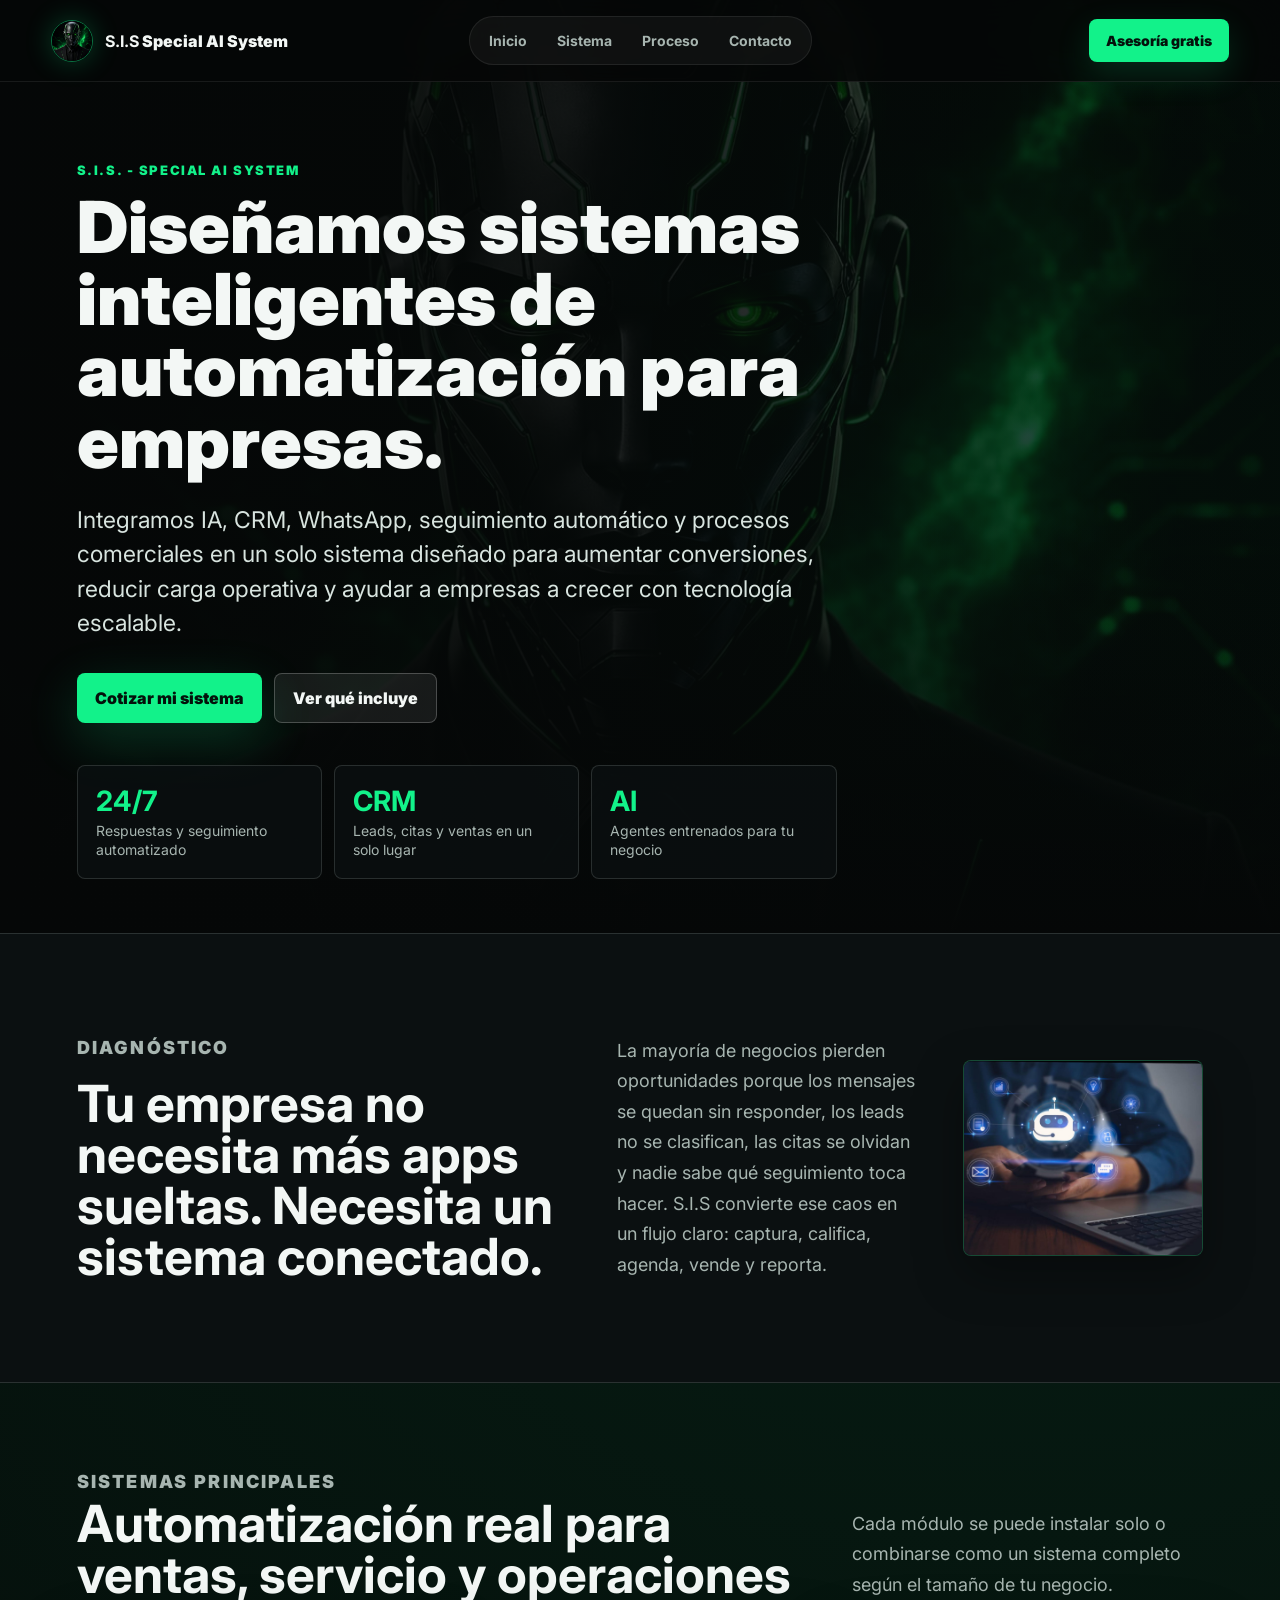
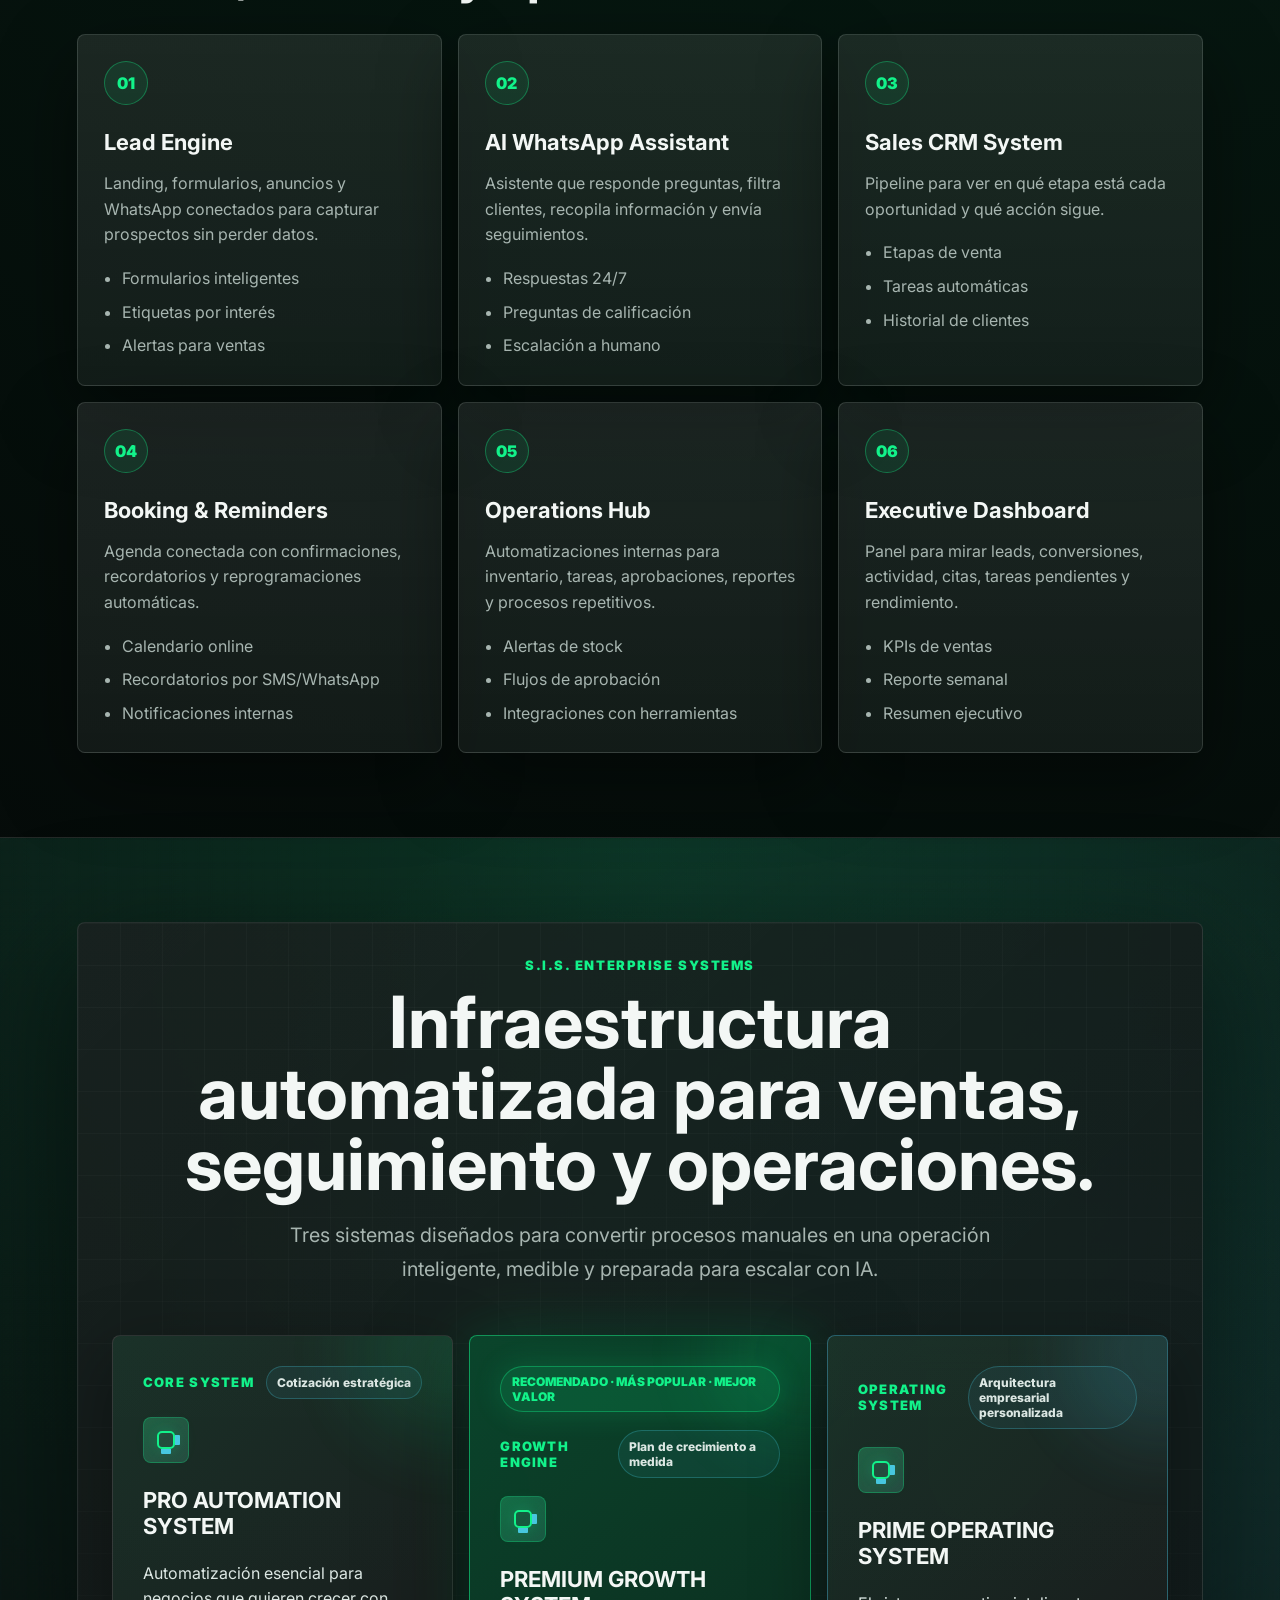
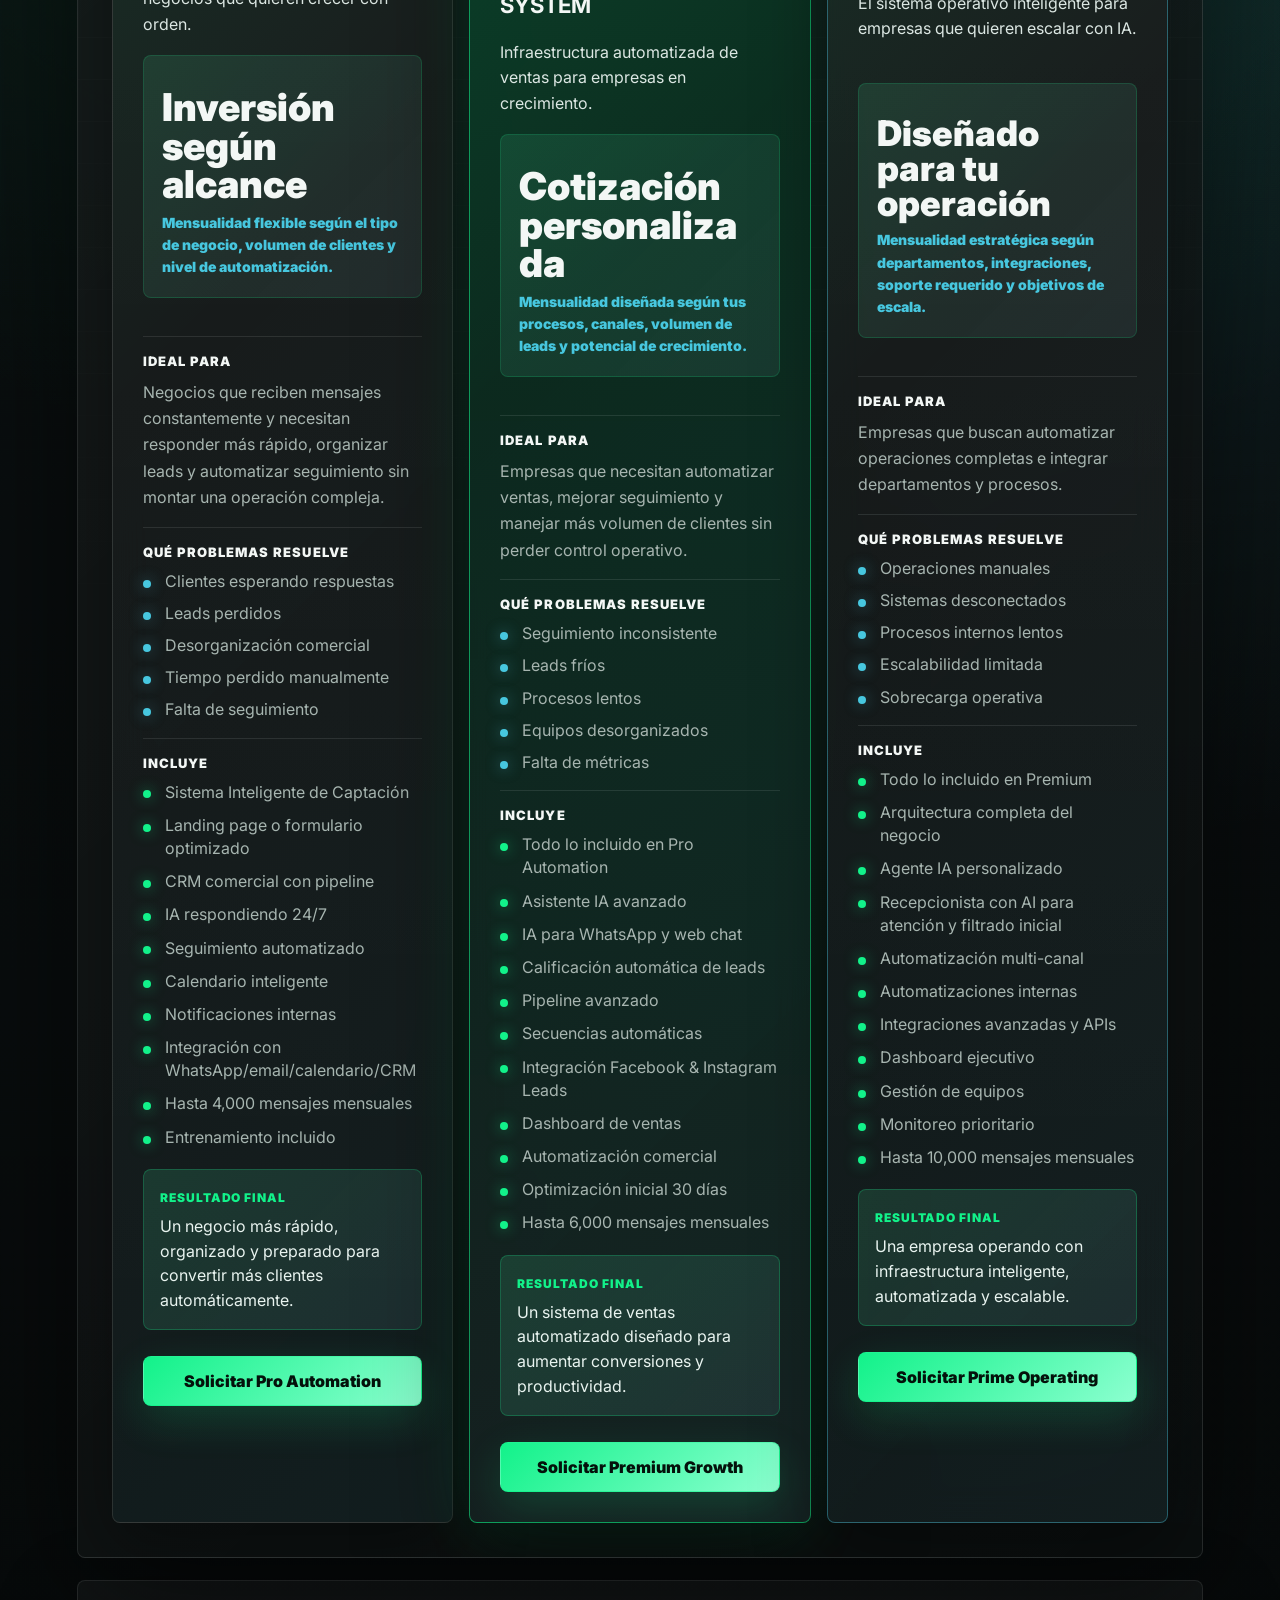
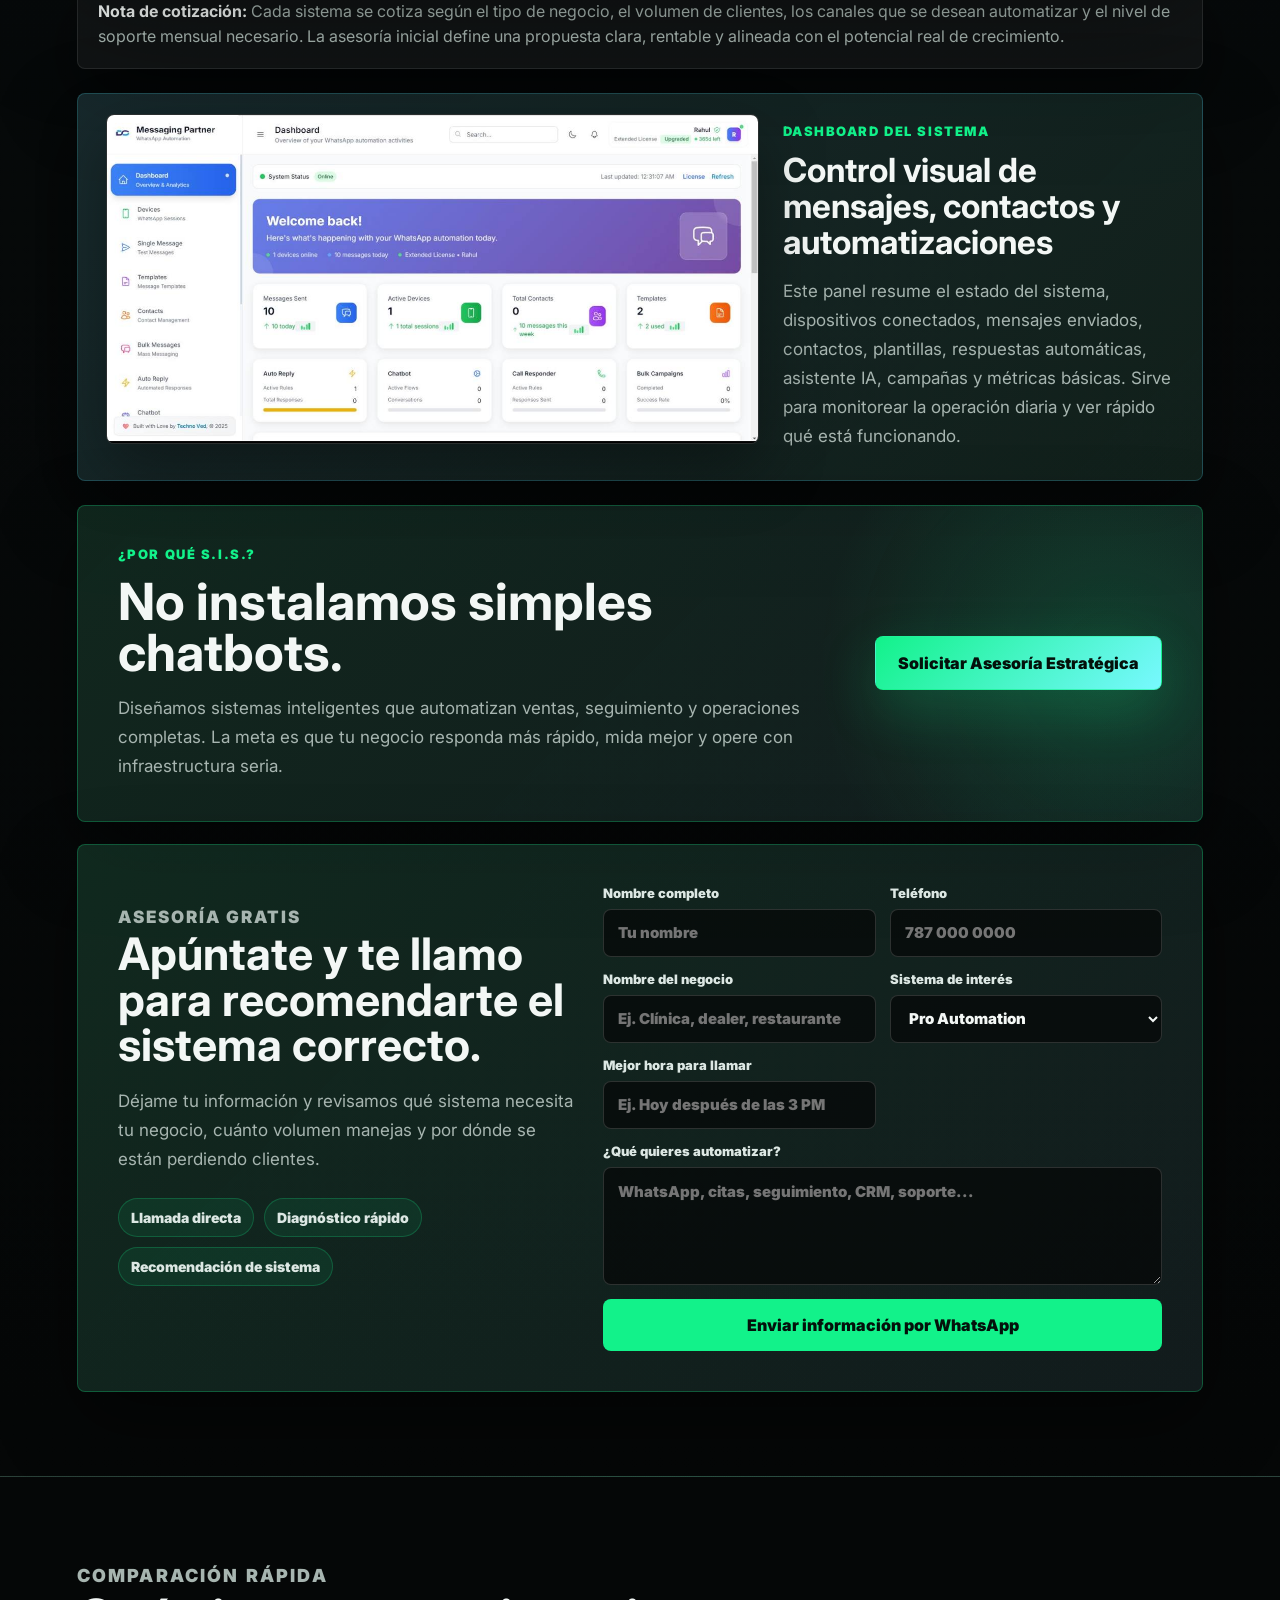
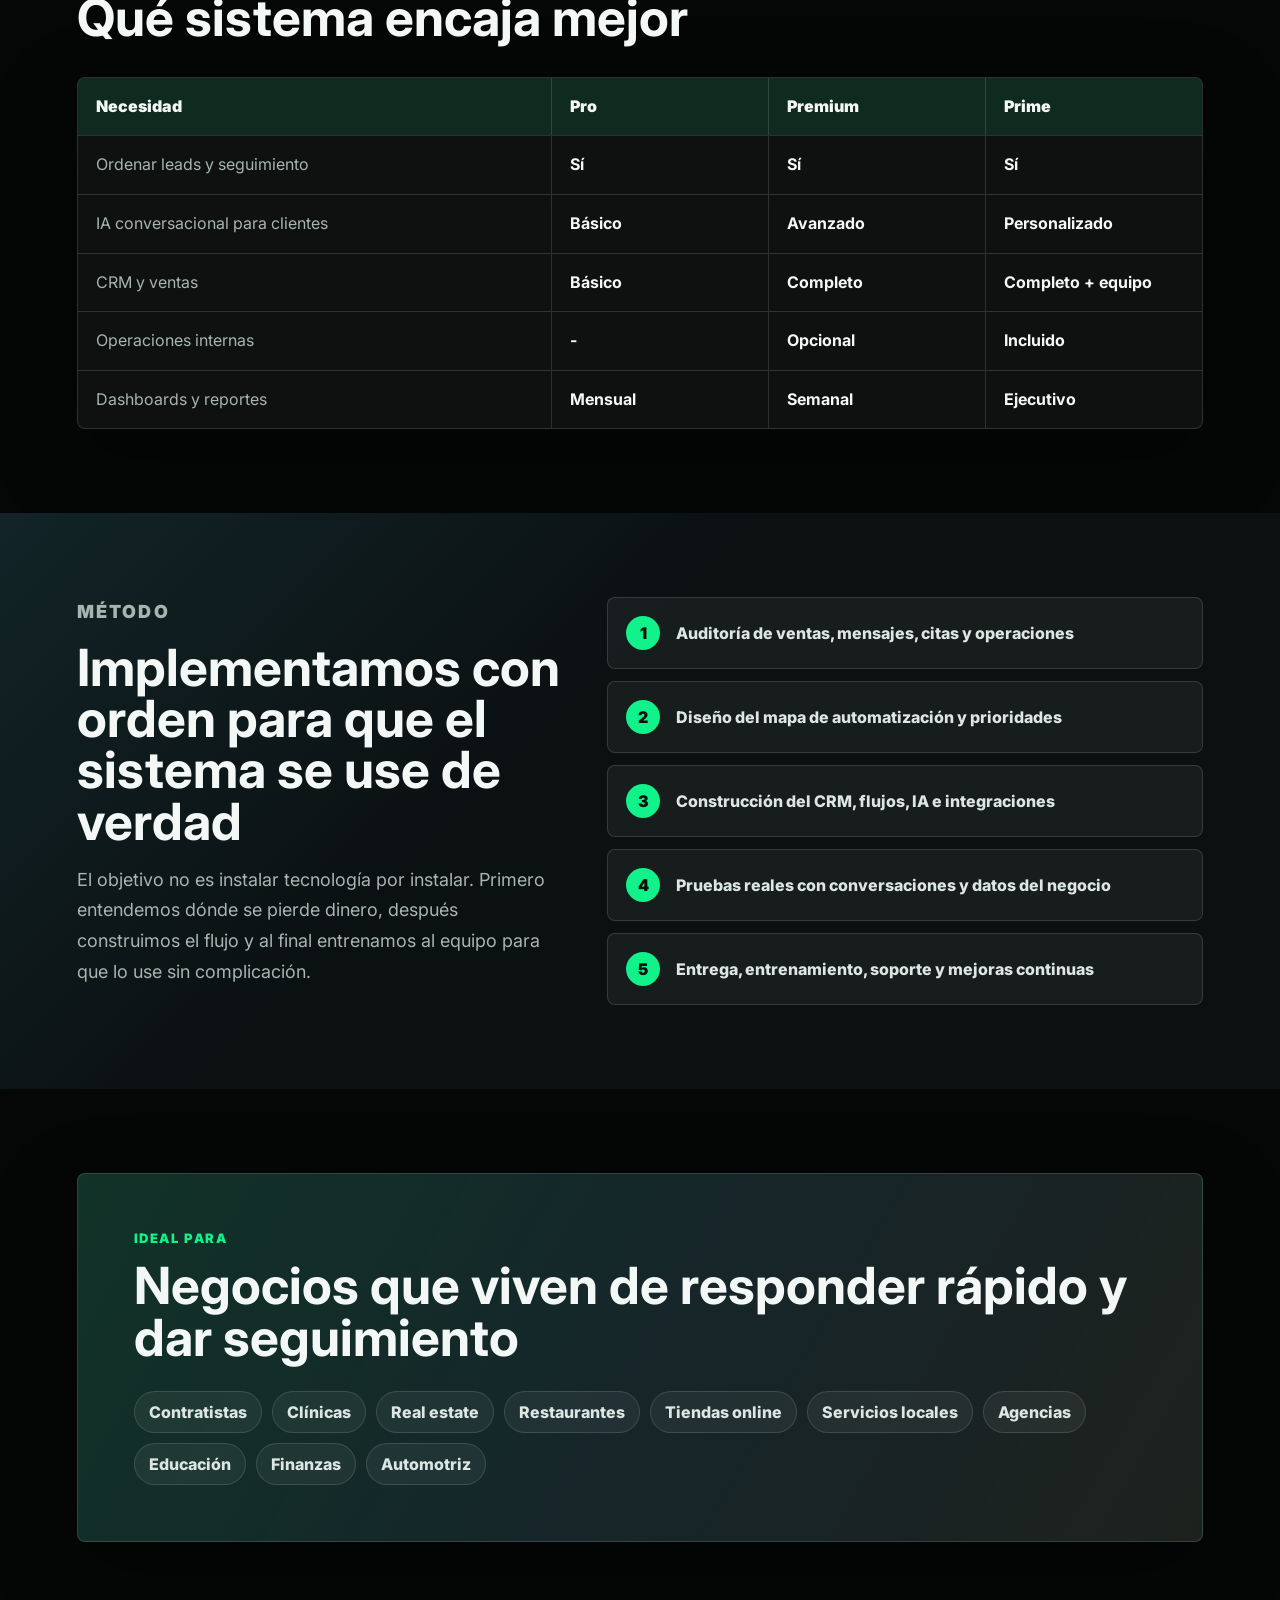
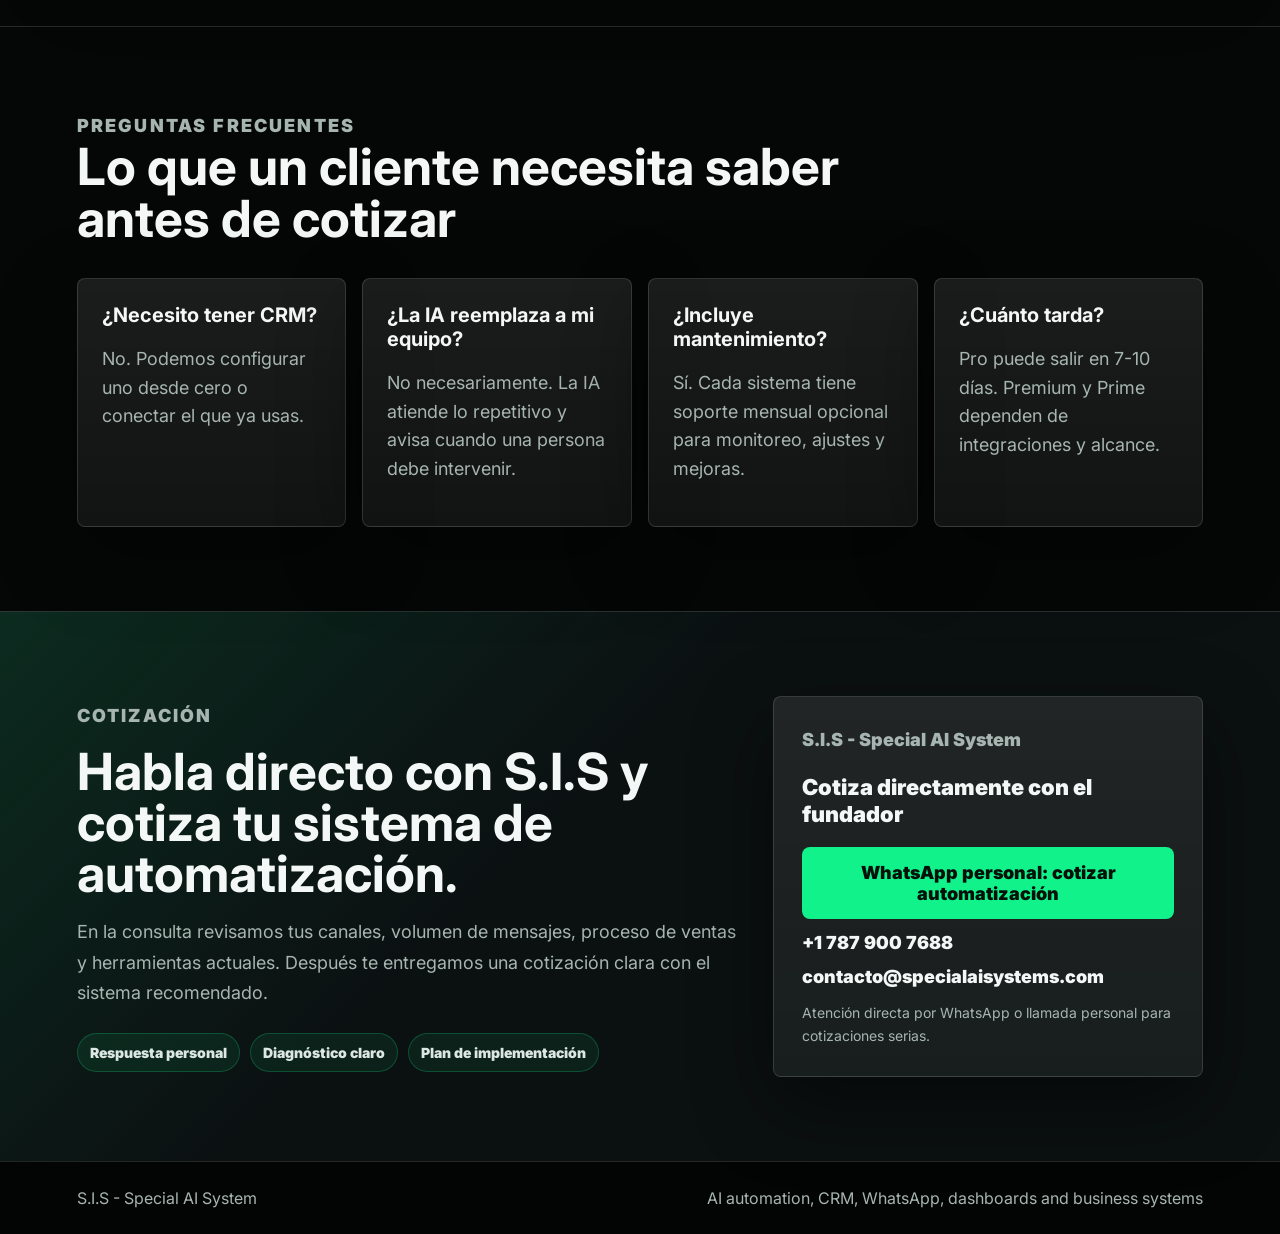
==== commit 4b7d196e: "Update pricing copy for custom monthly plans" ====
--- a/specialist-ai-systems/index.html
+++ b/specialist-ai-systems/index.html
@@ -177,7 +177,7 @@
               <div class="plan-glow"></div>
               <div class="plan-topline">
                 <span class="plan-label">Core system</span>
-                <span class="plan-time">Desde $2,997</span>
+                <span class="plan-time">Cotización estratégica</span>
               </div>
               <div class="system-icon" aria-hidden="true">
                 <span></span>
@@ -185,8 +185,8 @@
               <h3>PRO AUTOMATION SYSTEM</h3>
               <p class="plan-desc">Automatización esencial para negocios que quieren crecer con orden.</p>
               <div class="price-stack">
-                <div class="price">Desde $2,997</div>
-                <p class="retainer">Mantenimiento desde $607/mes</p>
+                <div class="price">Inversión según alcance</div>
+                <p class="retainer">Mensualidad flexible según el tipo de negocio, volumen de clientes y nivel de automatización.</p>
               </div>
 
               <div class="plan-section">
@@ -237,7 +237,7 @@
               <div class="badge">Recomendado · Más popular · Mejor valor</div>
               <div class="plan-topline">
                 <span class="plan-label">Growth engine</span>
-                <span class="plan-time">Desde $4,997</span>
+                <span class="plan-time">Plan de crecimiento a medida</span>
               </div>
               <div class="system-icon" aria-hidden="true">
                 <span></span>
@@ -245,8 +245,8 @@
               <h3>PREMIUM GROWTH SYSTEM</h3>
               <p class="plan-desc">Infraestructura automatizada de ventas para empresas en crecimiento.</p>
               <div class="price-stack">
-                <div class="price">Desde $4,997</div>
-                <p class="retainer">Mantenimiento desde $997/mes</p>
+                <div class="price">Cotización personalizada</div>
+                <p class="retainer">Mensualidad diseñada según tus procesos, canales, volumen de leads y potencial de crecimiento.</p>
               </div>
 
               <div class="plan-section">
@@ -296,7 +296,7 @@
               <div class="plan-glow"></div>
               <div class="plan-topline">
                 <span class="plan-label">Operating system</span>
-                <span class="plan-time">Desde $7,497</span>
+                <span class="plan-time">Arquitectura empresarial personalizada</span>
               </div>
               <div class="system-icon" aria-hidden="true">
                 <span></span>
@@ -304,8 +304,8 @@
               <h3>PRIME OPERATING SYSTEM</h3>
               <p class="plan-desc">El sistema operativo inteligente para empresas que quieren escalar con IA.</p>
               <div class="price-stack">
-                <div class="price">Desde $7,497</div>
-                <p class="retainer">Mantenimiento desde $1,897/mes</p>
+                <div class="price">Diseñado para tu operación</div>
+                <p class="retainer">Mensualidad estratégica según departamentos, integraciones, soporte requerido y objetivos de escala.</p>
               </div>
 
               <div class="plan-section">
@@ -355,9 +355,10 @@
 
         <div class="quote-note">
           <strong>Nota de cotización:</strong>
-          Los precios son una base de referencia para implementaciones serias.
-          Integraciones pagas, suscripciones externas, llamadas, mensajes,
-          hosting y consumo de IA se cotizan aparte según el caso.
+          Cada sistema se cotiza según el tipo de negocio, el volumen de clientes,
+          los canales que se desean automatizar y el nivel de soporte mensual
+          necesario. La asesoría inicial define una propuesta clara, rentable y
+          alineada con el potencial real de crecimiento.
         </div>
 
         <div class="dashboard-preview-block">
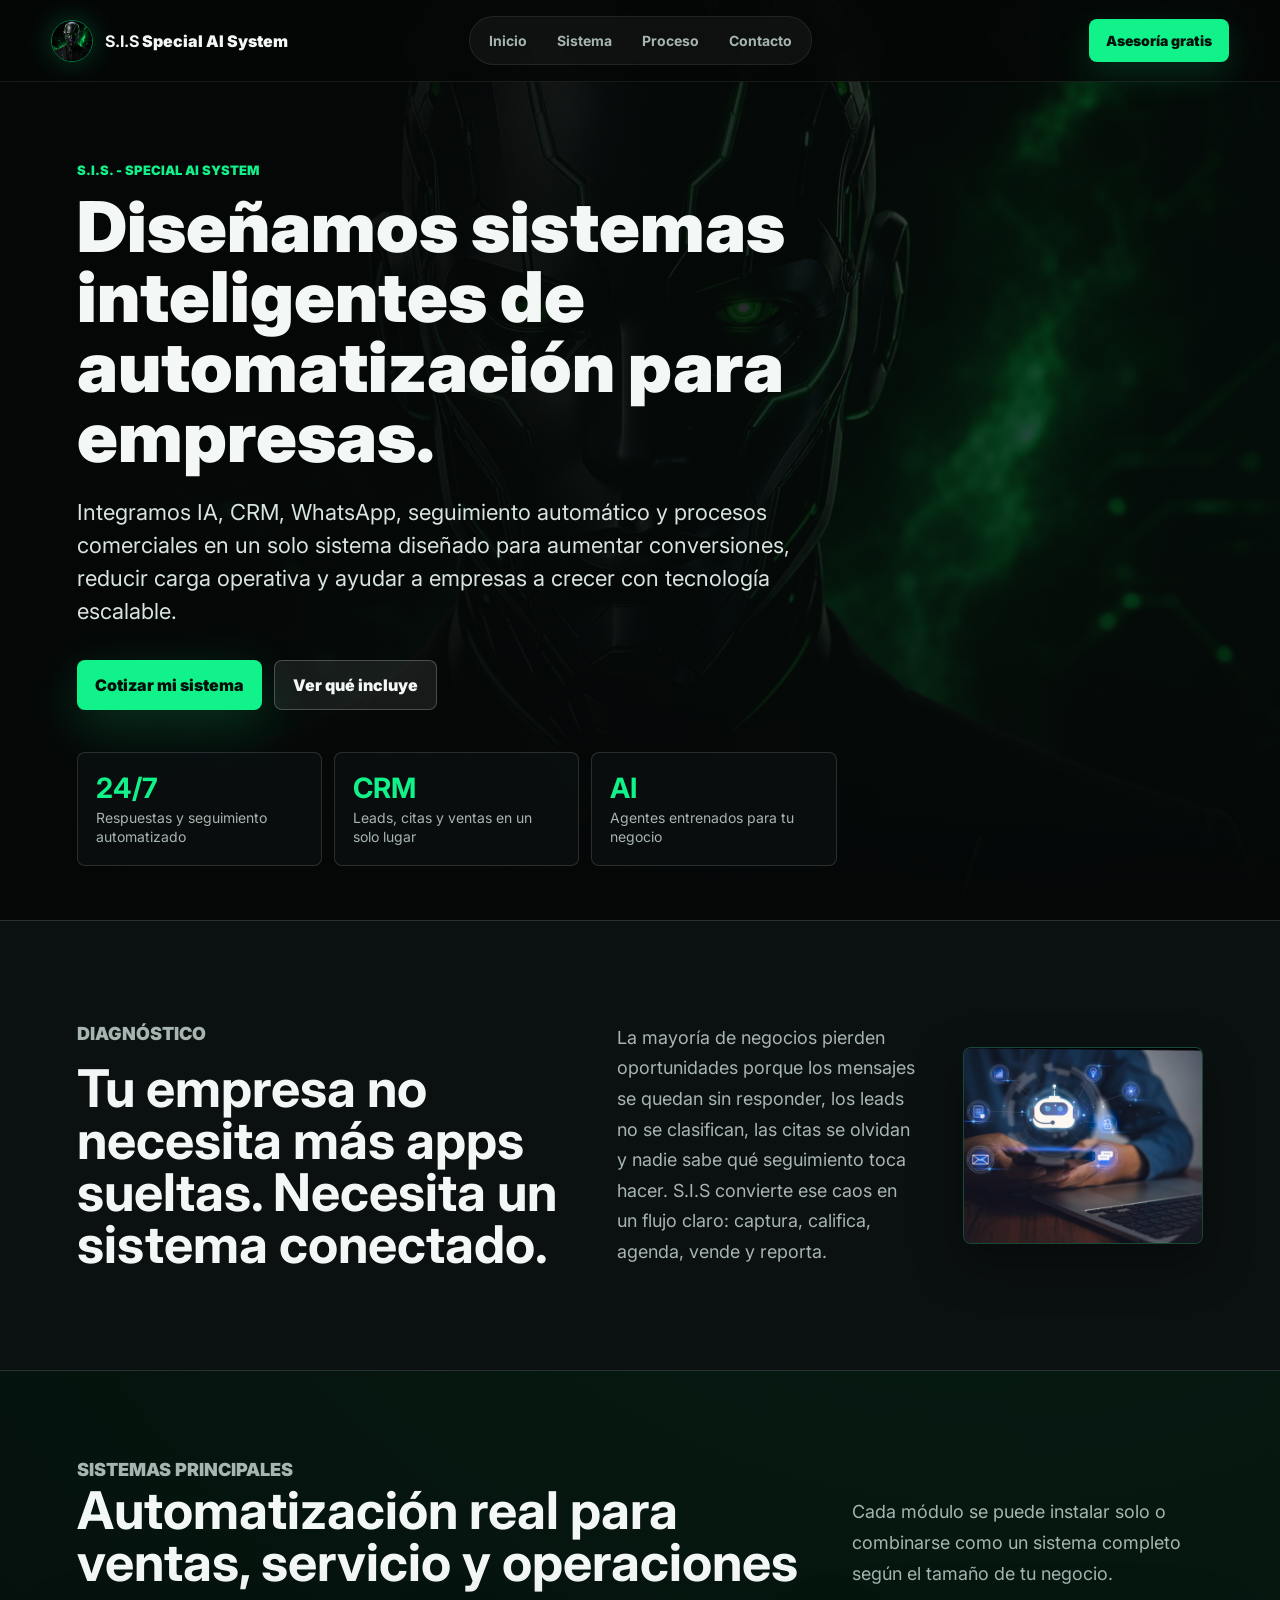
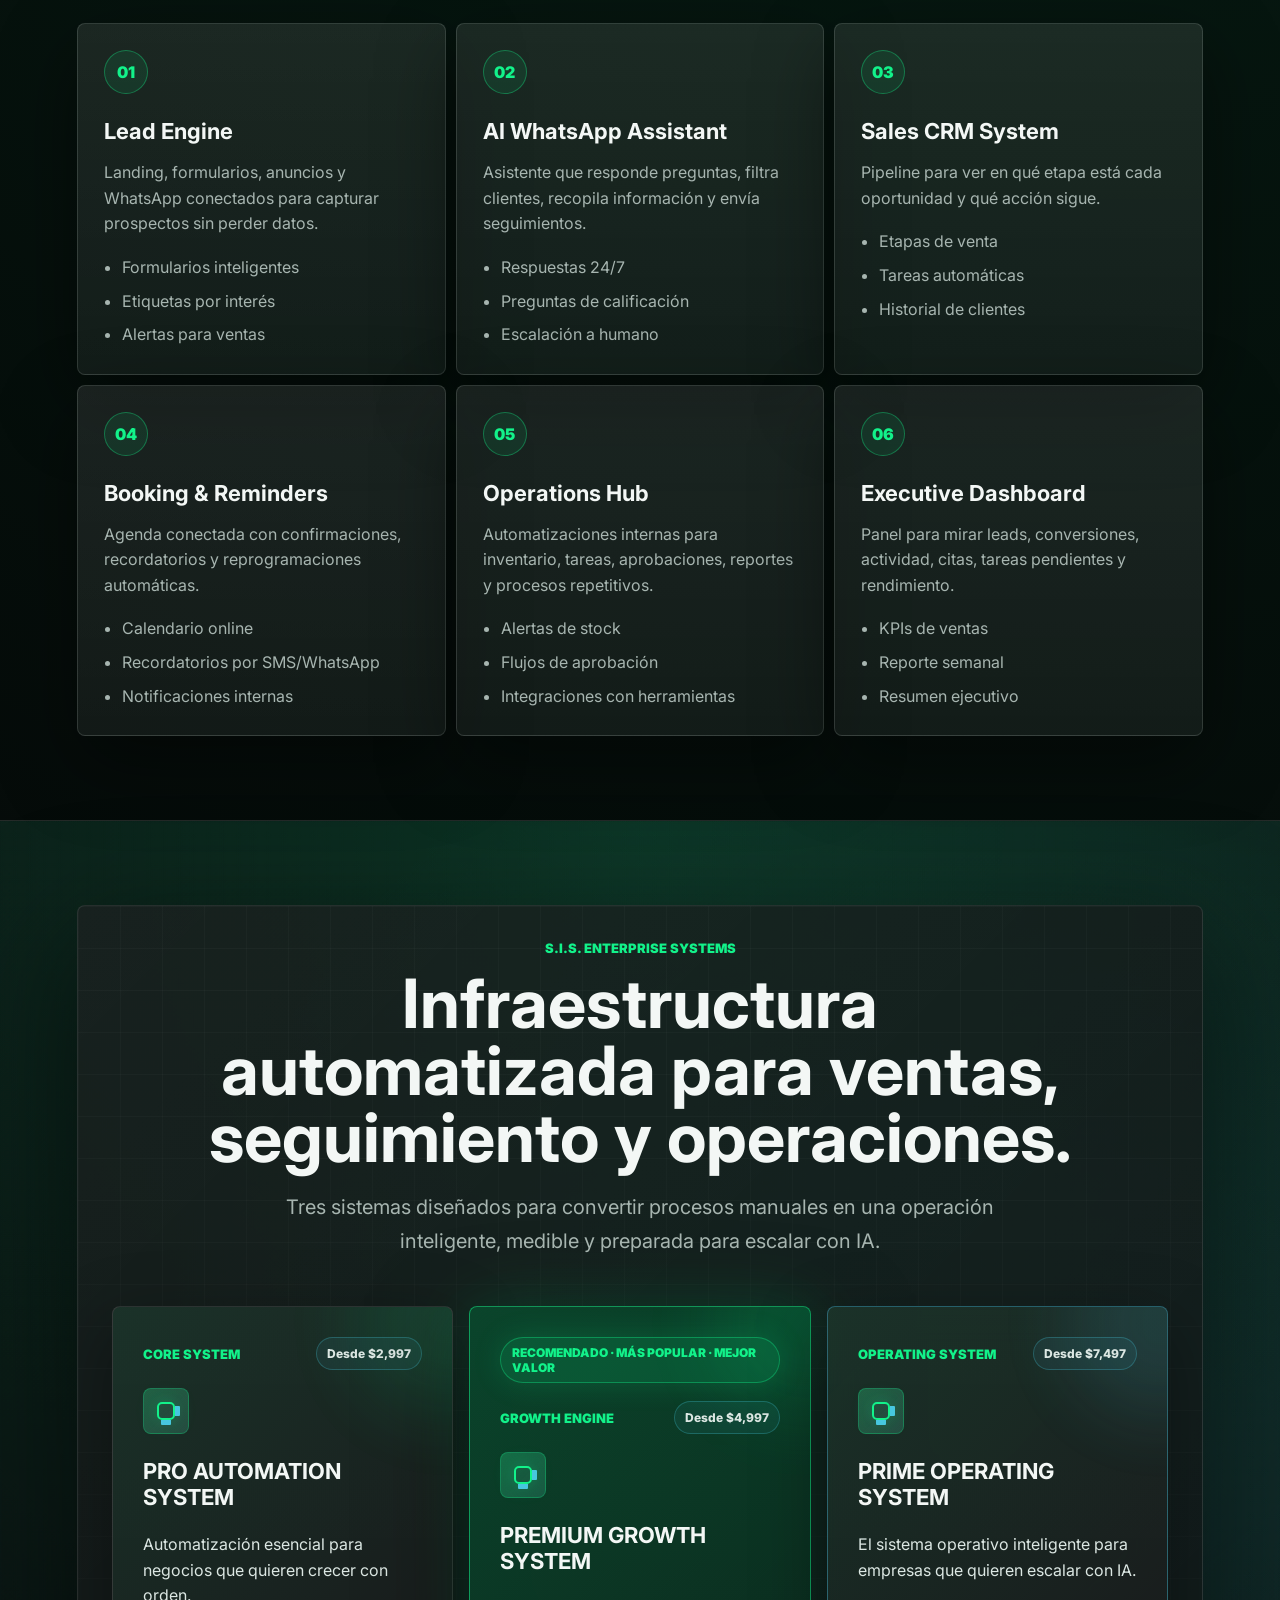
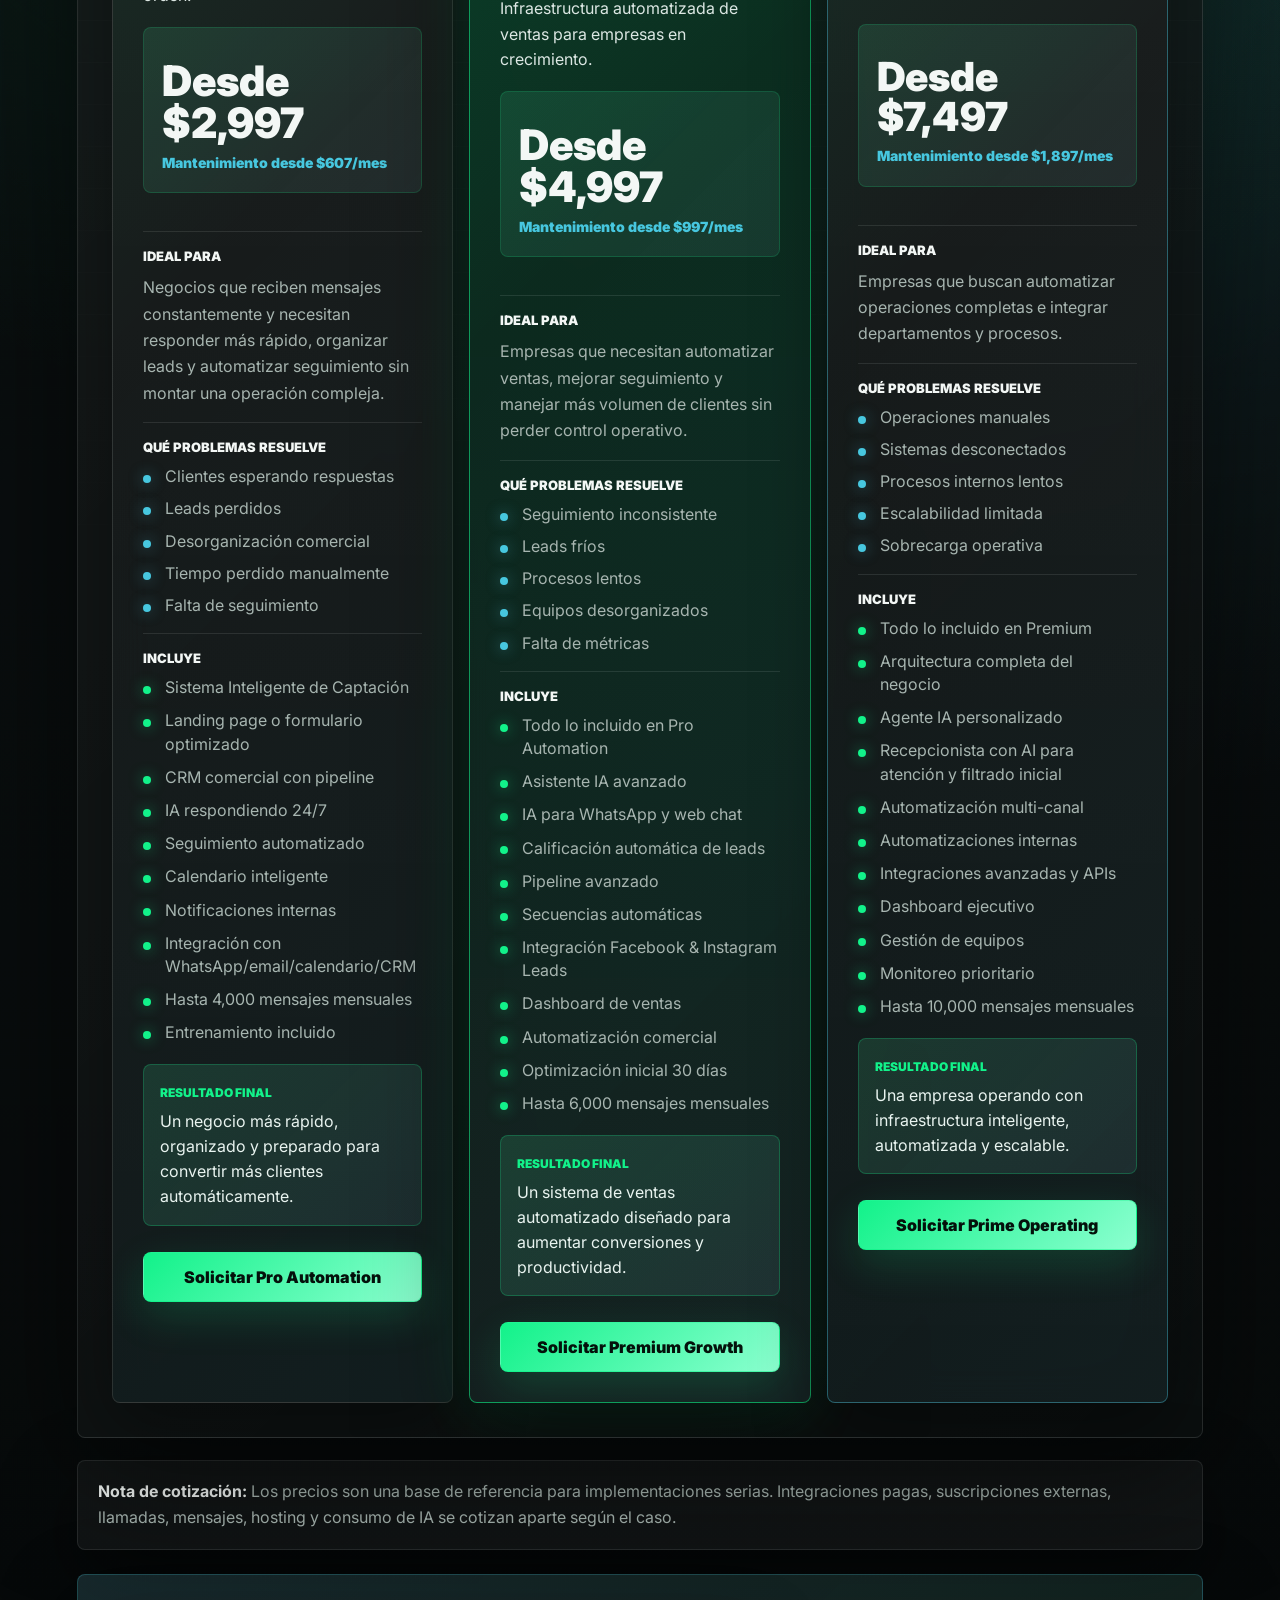
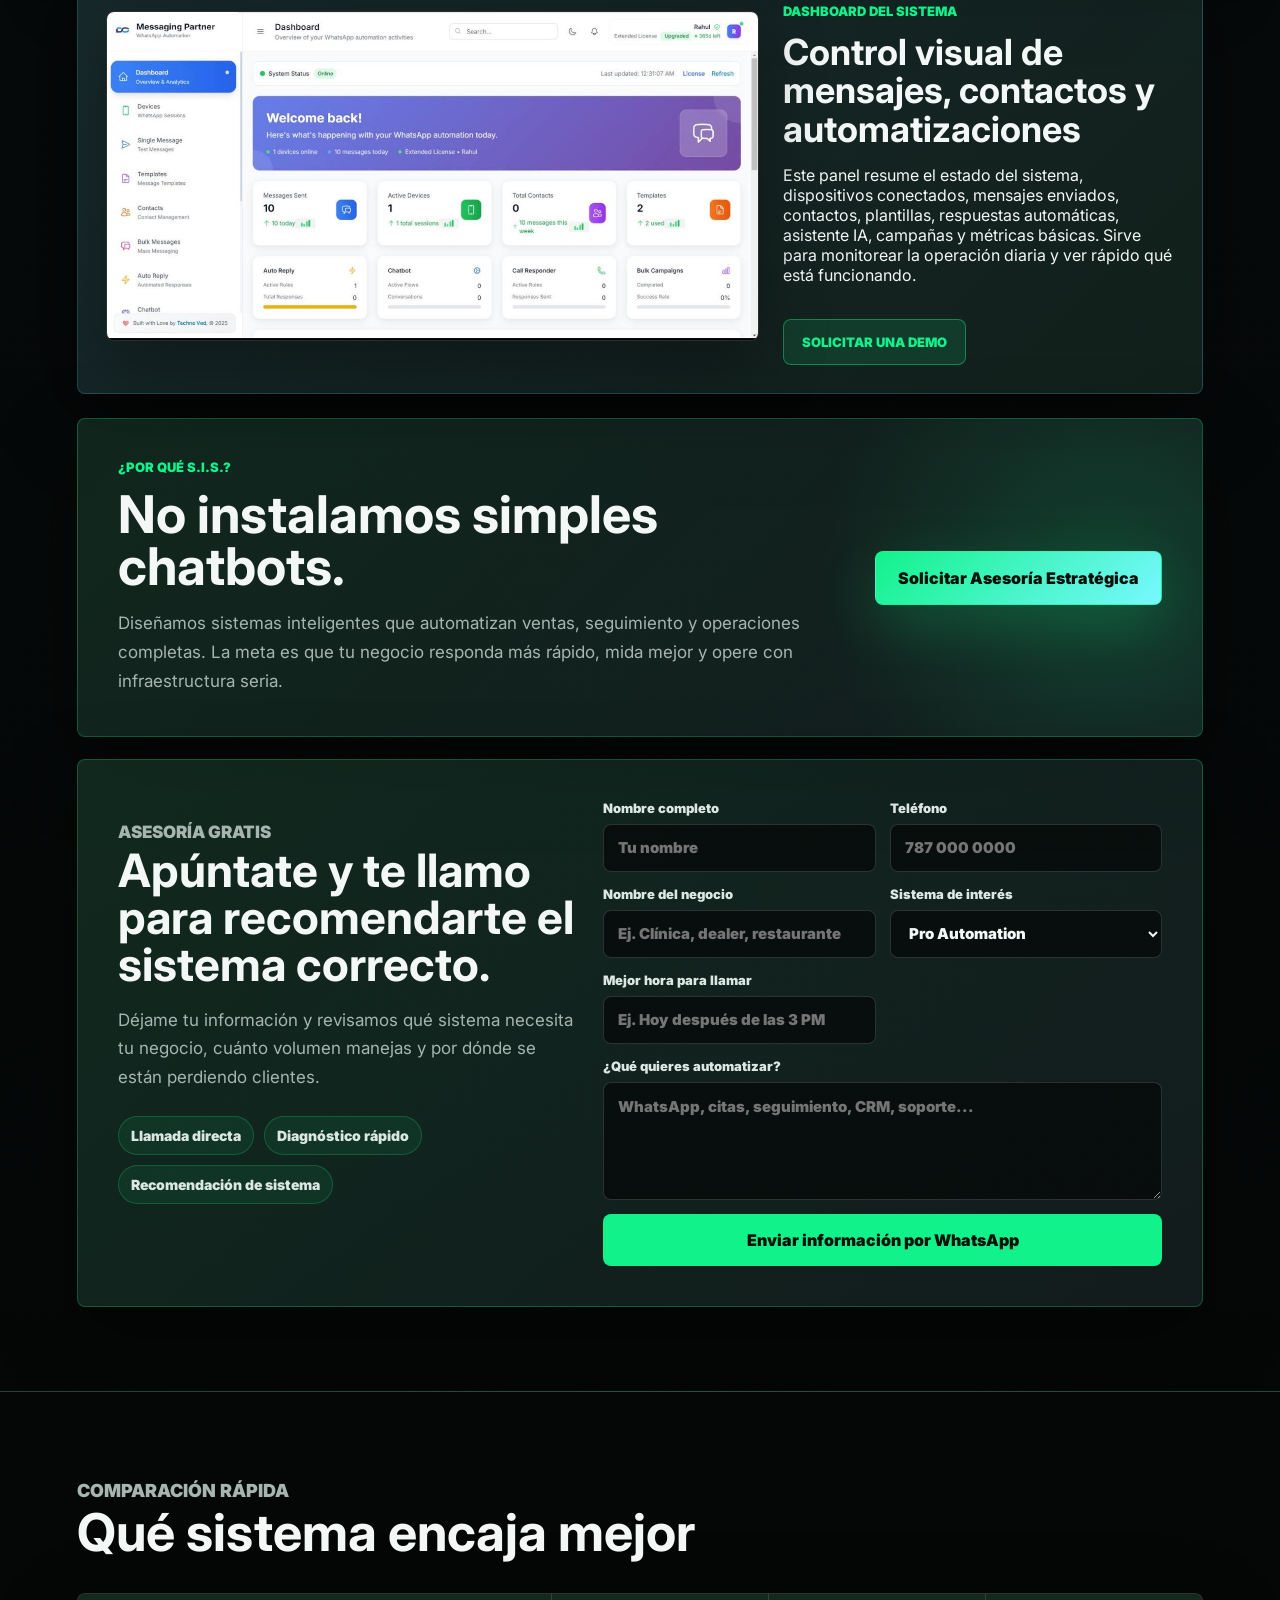
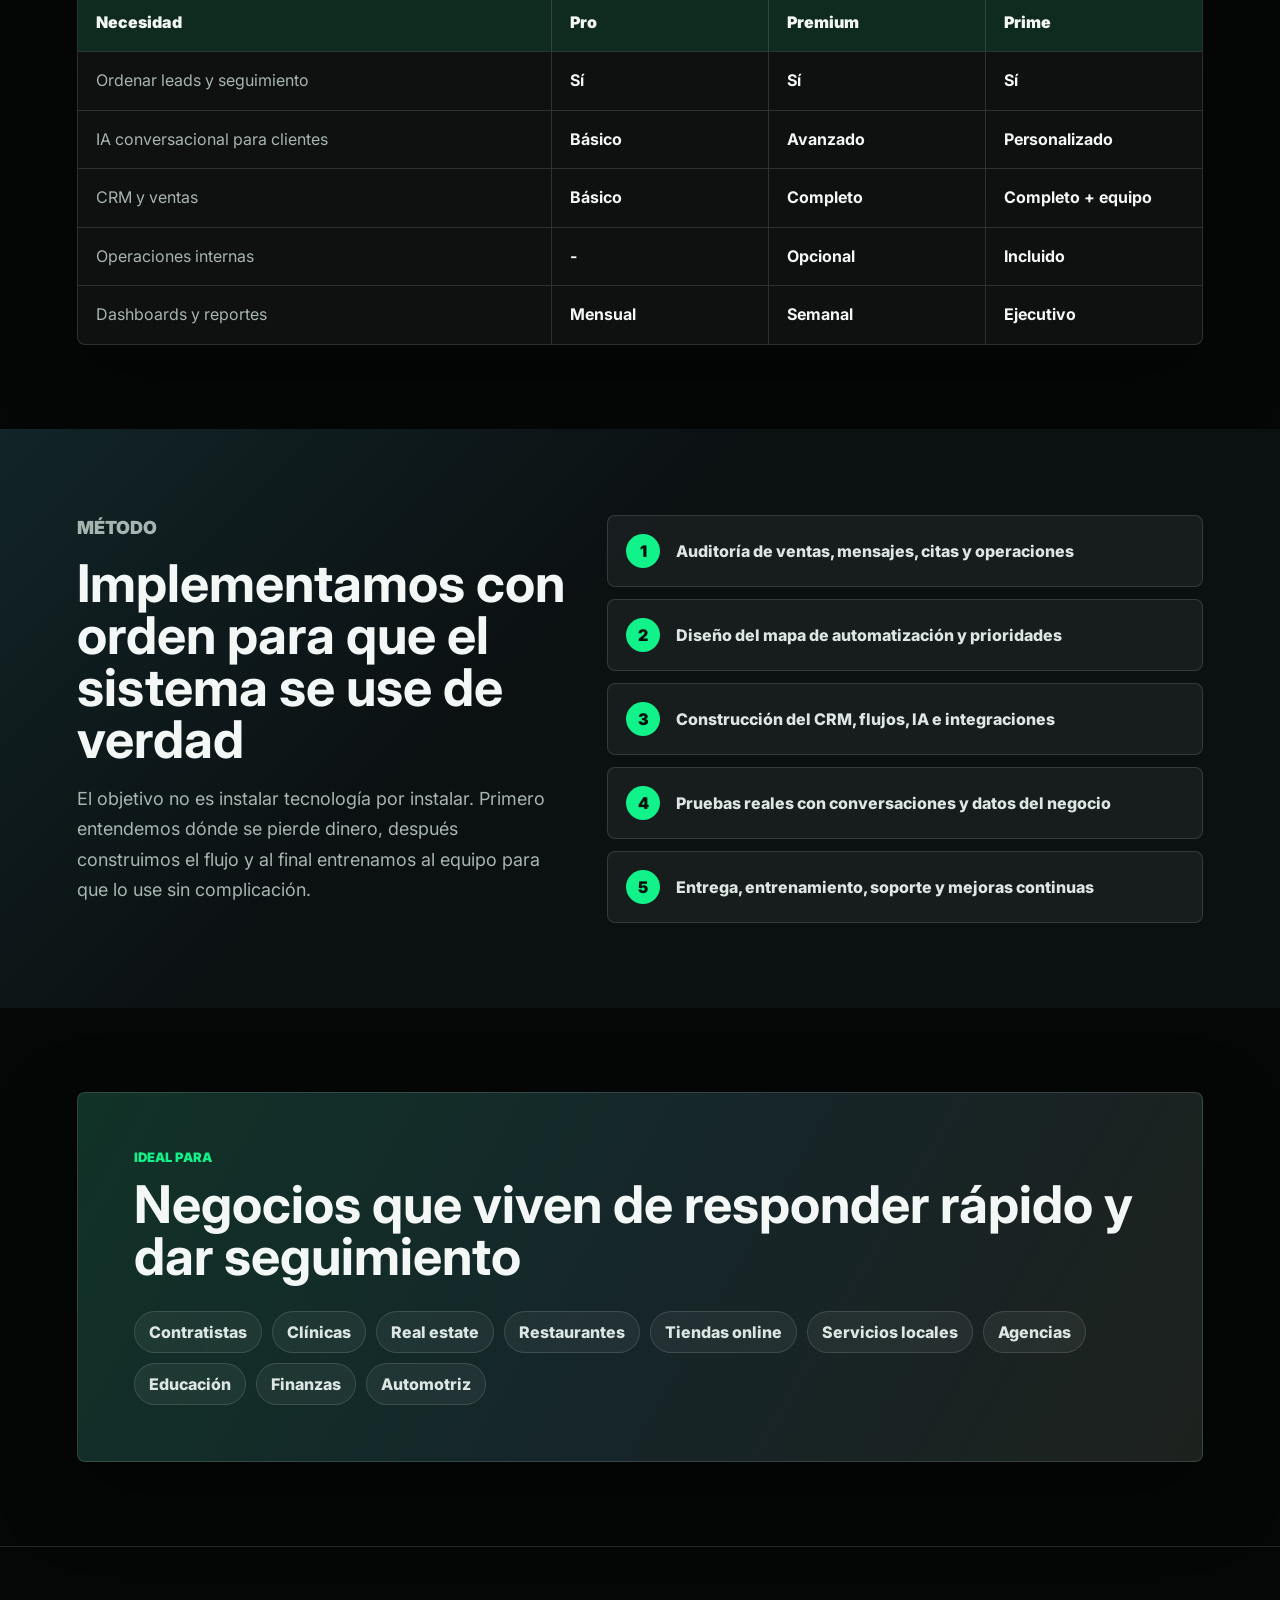
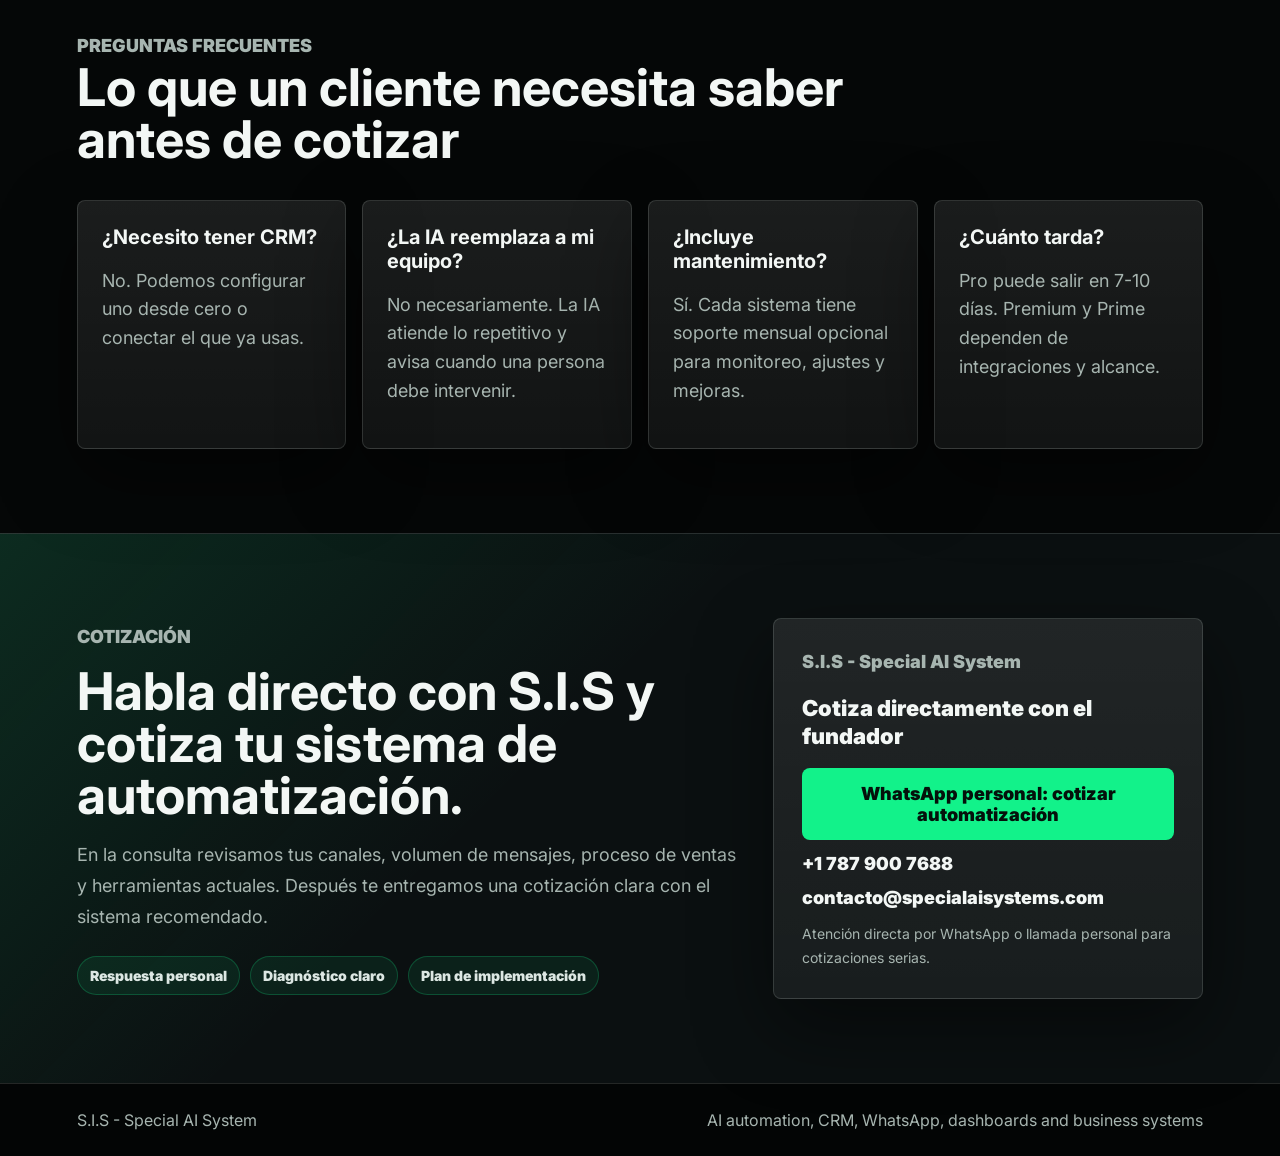
==== commit 76f79c7a: "Update Special AI System landing" ====
--- a/specialist-ai-systems/index.html
+++ b/specialist-ai-systems/index.html
@@ -177,7 +177,7 @@
               <div class="plan-glow"></div>
               <div class="plan-topline">
                 <span class="plan-label">Core system</span>
-                <span class="plan-time">Cotización estratégica</span>
+                <span class="plan-time">Desde $2,997</span>
               </div>
               <div class="system-icon" aria-hidden="true">
                 <span></span>
@@ -185,8 +185,8 @@
               <h3>PRO AUTOMATION SYSTEM</h3>
               <p class="plan-desc">Automatización esencial para negocios que quieren crecer con orden.</p>
               <div class="price-stack">
-                <div class="price">Inversión según alcance</div>
-                <p class="retainer">Mensualidad flexible según el tipo de negocio, volumen de clientes y nivel de automatización.</p>
+                <div class="price">Desde $2,997</div>
+                <p class="retainer">Mantenimiento desde $607/mes</p>
               </div>
 
               <div class="plan-section">
@@ -237,7 +237,7 @@
               <div class="badge">Recomendado · Más popular · Mejor valor</div>
               <div class="plan-topline">
                 <span class="plan-label">Growth engine</span>
-                <span class="plan-time">Plan de crecimiento a medida</span>
+                <span class="plan-time">Desde $4,997</span>
               </div>
               <div class="system-icon" aria-hidden="true">
                 <span></span>
@@ -245,8 +245,8 @@
               <h3>PREMIUM GROWTH SYSTEM</h3>
               <p class="plan-desc">Infraestructura automatizada de ventas para empresas en crecimiento.</p>
               <div class="price-stack">
-                <div class="price">Cotización personalizada</div>
-                <p class="retainer">Mensualidad diseñada según tus procesos, canales, volumen de leads y potencial de crecimiento.</p>
+                <div class="price">Desde $4,997</div>
+                <p class="retainer">Mantenimiento desde $997/mes</p>
               </div>
 
               <div class="plan-section">
@@ -296,7 +296,7 @@
               <div class="plan-glow"></div>
               <div class="plan-topline">
                 <span class="plan-label">Operating system</span>
-                <span class="plan-time">Arquitectura empresarial personalizada</span>
+                <span class="plan-time">Desde $7,497</span>
               </div>
               <div class="system-icon" aria-hidden="true">
                 <span></span>
@@ -304,8 +304,8 @@
               <h3>PRIME OPERATING SYSTEM</h3>
               <p class="plan-desc">El sistema operativo inteligente para empresas que quieren escalar con IA.</p>
               <div class="price-stack">
-                <div class="price">Diseñado para tu operación</div>
-                <p class="retainer">Mensualidad estratégica según departamentos, integraciones, soporte requerido y objetivos de escala.</p>
+                <div class="price">Desde $7,497</div>
+                <p class="retainer">Mantenimiento desde $1,897/mes</p>
               </div>
 
               <div class="plan-section">
@@ -355,10 +355,9 @@
 
         <div class="quote-note">
           <strong>Nota de cotización:</strong>
-          Cada sistema se cotiza según el tipo de negocio, el volumen de clientes,
-          los canales que se desean automatizar y el nivel de soporte mensual
-          necesario. La asesoría inicial define una propuesta clara, rentable y
-          alineada con el potencial real de crecimiento.
+          Los precios son una base de referencia para implementaciones serias.
+          Integraciones pagas, suscripciones externas, llamadas, mensajes,
+          hosting y consumo de IA se cotizan aparte según el caso.
         </div>
 
         <div class="dashboard-preview-block">
@@ -374,6 +373,7 @@
               asistente IA, campañas y métricas básicas. Sirve para monitorear la
               operación diaria y ver rápido qué está funcionando.
             </p>
+            <a class="dashboard-demo-link" href="#asesoria">Solicitar una demo</a>
           </div>
         </div>
 
--- a/specialist-ai-systems/styles.css
+++ b/specialist-ai-systems/styles.css
@@ -21,10 +21,14 @@
 
 html {
   scroll-behavior: smooth;
+  max-width: 100%;
+  overflow-x: hidden;
 }
 
 body {
   margin: 0;
+  max-width: 100%;
+  overflow-x: hidden;
   background:
     radial-gradient(circle at 78% 8%, rgba(18, 242, 138, 0.1), transparent 28%),
     radial-gradient(circle at 16% 42%, rgba(71, 199, 223, 0.08), transparent 24%),
@@ -45,13 +49,17 @@
   right: 0;
   z-index: 20;
   display: grid;
-  grid-template-columns: 1fr auto 1fr;
+  grid-template-columns: minmax(0, 1fr) auto minmax(0, 1fr);
   align-items: center;
   gap: 24px;
   padding: 16px clamp(18px, 4vw, 58px);
   border-bottom: 1px solid rgba(255, 255, 255, 0.08);
   background: rgba(5, 7, 7, 0.82);
   backdrop-filter: blur(18px);
+}
+
+.site-header > * {
+  min-width: 0;
 }
 
 .brand {
@@ -153,6 +161,7 @@
 
 .hero-content {
   position: relative;
+  min-width: 0;
   max-width: 760px;
 }
 
@@ -162,7 +171,7 @@
   color: var(--green);
   font-size: 13px;
   font-weight: 900;
-  letter-spacing: 0.12em;
+  letter-spacing: 0;
   text-transform: uppercase;
 }
 
@@ -176,16 +185,17 @@
 h1 {
   max-width: 900px;
   margin: 0;
-  font-size: clamp(42px, 5.6vw, 76px);
+  font-size: 70px;
   line-height: 1;
   font-weight: 900;
+  overflow-wrap: break-word;
 }
 
 .hero-copy {
   max-width: 760px;
   margin: 24px 0 0;
   color: #d8e4df;
-  font-size: clamp(18px, 2vw, 23px);
+  font-size: 22px;
   line-height: 1.5;
 }
 
@@ -287,7 +297,7 @@
 .cta-section h2,
 .faq h2 {
   margin: 0;
-  font-size: clamp(32px, 4vw, 56px);
+  font-size: 52px;
   line-height: 1;
 }
 
@@ -432,7 +442,7 @@
 
 .pricing-heading h2 {
   margin: 0;
-  font-size: clamp(36px, 5.8vw, 72px);
+  font-size: 68px;
   line-height: 0.98;
   letter-spacing: 0;
 }
@@ -441,7 +451,7 @@
   max-width: 760px;
   margin: 20px auto 0;
   color: var(--muted);
-  font-size: clamp(16px, 1.55vw, 20px);
+  font-size: 20px;
   line-height: 1.7;
 }
 
@@ -546,7 +556,7 @@
   color: var(--green);
   font-size: 13px;
   font-weight: 900;
-  letter-spacing: 0.1em;
+  letter-spacing: 0;
   text-transform: uppercase;
 }
 
@@ -571,7 +581,7 @@
 .price {
   margin-top: 14px;
   color: var(--text);
-  font-size: clamp(30px, 3vw, 42px);
+  font-size: 42px;
   font-weight: 900;
   line-height: 1;
   max-width: 100%;
@@ -579,7 +589,7 @@
 }
 
 .price-card.prime .price {
-  font-size: clamp(28px, 2.75vw, 40px);
+  font-size: 40px;
 }
 
 .price-stack {
@@ -649,7 +659,7 @@
   color: var(--text);
   font-size: 13px;
   font-weight: 900;
-  letter-spacing: 0.08em;
+  letter-spacing: 0;
   text-transform: uppercase;
 }
 
@@ -719,7 +729,7 @@
   color: var(--green);
   font-size: 12px;
   font-weight: 900;
-  letter-spacing: 0.08em;
+  letter-spacing: 0;
   text-transform: uppercase;
 }
 
@@ -780,7 +790,7 @@
 
 .why-sis h3 {
   margin: 0;
-  font-size: clamp(30px, 4vw, 54px);
+  font-size: 52px;
   line-height: 1;
 }
 
@@ -846,7 +856,7 @@
 
 .dashboard-preview-copy h3 {
   margin: 0;
-  font-size: clamp(24px, 2.6vw, 36px);
+  font-size: 36px;
   line-height: 1.08;
 }
 
@@ -855,6 +865,27 @@
   color: var(--muted);
   font-size: 17px;
   line-height: 1.7;
+}
+
+.dashboard-demo-link {
+  display: inline-flex;
+  align-items: center;
+  justify-content: center;
+  width: fit-content;
+  min-height: 46px;
+  margin-top: 18px;
+  padding: 12px 18px;
+  border: 1px solid rgba(18, 242, 138, 0.42);
+  border-radius: 8px;
+  background: rgba(18, 242, 138, 0.12);
+  color: var(--green);
+  font-size: 13px;
+  font-weight: 900;
+  text-transform: uppercase;
+}
+
+.dashboard-demo-link:hover {
+  background: rgba(18, 242, 138, 0.2);
 }
 
 .advisor-signup {
@@ -875,7 +906,7 @@
 .advisor-copy h3 {
   max-width: 720px;
   margin: 0;
-  font-size: clamp(28px, 3.5vw, 46px);
+  font-size: 46px;
   line-height: 1.02;
 }
 
@@ -1212,6 +1243,18 @@
   backdrop-filter: blur(18px);
 }
 
+.dashboard-header > *,
+.dashboard-shell > *,
+.dashboard-hero > *,
+.lead-form,
+.toolbar,
+.pipeline,
+.pipeline-column,
+.lead-card,
+.prime-playbook {
+  min-width: 0;
+}
+
 .dashboard-header .brand span {
   max-width: none;
 }
@@ -1244,9 +1287,118 @@
   align-items: start;
 }
 
+.dashboard-setup-panel {
+  display: grid;
+  grid-template-columns: minmax(0, 1fr) auto;
+  gap: 18px;
+  align-items: center;
+  margin-top: 20px;
+  padding: 18px;
+  border: 1px solid rgba(18, 242, 138, 0.24);
+  border-radius: 8px;
+  background: rgba(18, 242, 138, 0.07);
+}
+
+.dashboard-setup-panel h2,
+.dashboard-setup-panel p {
+  margin: 0;
+}
+
+.dashboard-setup-panel h2 {
+  margin-top: 4px;
+  font-size: 22px;
+}
+
+.dashboard-setup-panel p {
+  margin-top: 8px;
+  color: var(--muted);
+  line-height: 1.55;
+}
+
+.dashboard-setup-actions {
+  display: flex;
+  flex-wrap: wrap;
+  justify-content: flex-end;
+  gap: 10px;
+}
+
+.operations-center {
+  display: grid;
+  gap: 18px;
+  margin-top: 24px;
+  padding: 22px;
+  border: 1px solid rgba(18, 242, 138, 0.38);
+  border-radius: 8px;
+  background: linear-gradient(135deg, rgba(18, 242, 138, 0.13), rgba(255, 255, 255, 0.035) 52%, rgba(58, 209, 142, 0.08));
+  box-shadow: 0 24px 70px rgba(0, 0, 0, 0.26);
+}
+
+.operations-center-head {
+  display: flex;
+  align-items: flex-start;
+  justify-content: space-between;
+  gap: 14px;
+}
+
+.operations-center-head h2,
+.operations-center-head p {
+  margin: 0;
+}
+
+.operations-center-head h2 {
+  margin-top: 4px;
+  font-size: 34px;
+  line-height: 1;
+}
+
+.operations-cards {
+  display: grid;
+  grid-template-columns: repeat(3, minmax(0, 1fr));
+  gap: 12px;
+}
+
+.operations-cards article {
+  display: grid;
+  gap: 10px;
+  min-width: 0;
+  padding: 18px;
+  border: 1px solid rgba(18, 242, 138, 0.22);
+  border-radius: 8px;
+  background: rgba(5, 18, 14, 0.62);
+}
+
+.operations-cards span {
+  display: inline-flex;
+  align-items: center;
+  justify-content: center;
+  width: 38px;
+  height: 32px;
+  border: 1px solid rgba(18, 242, 138, 0.34);
+  border-radius: 8px;
+  color: var(--green);
+  background: rgba(18, 242, 138, 0.1);
+  font-size: 12px;
+  font-weight: 900;
+}
+
+.operations-cards h3,
+.operations-cards p {
+  margin: 0;
+}
+
+.operations-cards p {
+  color: var(--muted);
+  font-size: 13px;
+  line-height: 1.5;
+}
+
+.operations-cards .ghost-button {
+  width: fit-content;
+}
+
 .dashboard-hero h1 {
   max-width: 920px;
-  font-size: clamp(38px, 5vw, 72px);
+  font-size: 68px;
   line-height: 0.96;
 }
 
@@ -1322,7 +1474,7 @@
   background-color: #4d5f5b;
 }
 
-.lead-form select.custom-select-source {
+select.custom-select-source {
   position: absolute;
   width: 1px;
   min-height: 1px;
@@ -1426,7 +1578,7 @@
 .prime-playbook h2 {
   max-width: 860px;
   margin: 0;
-  font-size: clamp(28px, 3.4vw, 46px);
+  font-size: 46px;
   line-height: 1.02;
 }
 
@@ -1787,8 +1939,998 @@
   font-weight: 900;
 }
 
+.call-link[aria-disabled="true"] {
+  cursor: not-allowed;
+  color: rgba(255, 255, 255, 0.52);
+  background: rgba(255, 255, 255, 0.1);
+}
+
 .mobile-status-filter {
   display: grid;
+}
+
+.settings-shell {
+  max-width: 1240px;
+  margin: 0 auto;
+}
+
+.settings-hero {
+  max-width: 860px;
+}
+
+.settings-hero h1 {
+  margin: 0;
+  font-size: 52px;
+  line-height: 1;
+}
+
+.settings-hero p {
+  color: var(--muted);
+  font-size: 18px;
+  line-height: 1.7;
+}
+
+.settings-grid {
+  display: grid;
+  grid-template-columns: repeat(2, minmax(0, 1fr));
+  gap: 14px;
+  margin-top: 24px;
+}
+
+.settings-status-strip {
+  display: grid;
+  grid-template-columns: repeat(4, minmax(0, 1fr));
+  gap: 8px;
+  margin-top: 22px;
+}
+
+.settings-command-board {
+  display: grid;
+  grid-template-columns: repeat(4, minmax(0, 1fr));
+  gap: 12px;
+  margin-top: 16px;
+}
+
+.settings-command-board article {
+  display: grid;
+  gap: 9px;
+  min-width: 0;
+  padding: 18px;
+  border: 1px solid rgba(18, 242, 138, 0.24);
+  border-radius: 8px;
+  background: rgba(5, 18, 14, 0.64);
+  box-shadow: 0 18px 45px rgba(0, 0, 0, 0.18);
+}
+
+.settings-command-board span {
+  width: fit-content;
+  padding: 5px 8px;
+  border: 1px solid rgba(18, 242, 138, 0.28);
+  border-radius: 8px;
+  color: var(--green);
+  background: rgba(18, 242, 138, 0.08);
+  font-size: 12px;
+  font-weight: 900;
+}
+
+.settings-command-board h2,
+.settings-command-board p {
+  margin: 0;
+}
+
+.settings-command-board h2 {
+  font-size: 22px;
+}
+
+.settings-command-board p {
+  color: var(--muted);
+  font-size: 13px;
+  line-height: 1.45;
+}
+
+.settings-command-board button {
+  width: fit-content;
+  min-height: 36px;
+  padding: 8px 10px;
+  border: 1px solid rgba(18, 242, 138, 0.34);
+  border-radius: 8px;
+  color: var(--green);
+  background: rgba(18, 242, 138, 0.08);
+  font: inherit;
+  font-size: 12px;
+  font-weight: 900;
+  cursor: pointer;
+}
+
+.settings-workspace {
+  display: grid;
+  grid-template-columns: 190px minmax(0, 1fr);
+  gap: 18px;
+  align-items: start;
+  margin-top: 18px;
+}
+
+.settings-nav {
+  position: sticky;
+  top: 92px;
+  display: grid;
+  gap: 8px;
+}
+
+.settings-nav button {
+  width: 100%;
+  min-height: 40px;
+  padding: 10px 12px;
+  border: 1px solid rgba(255, 255, 255, 0.12);
+  border-radius: 8px;
+  color: #dce7e3;
+  background: rgba(255, 255, 255, 0.045);
+  font: inherit;
+  font-size: 13px;
+  font-weight: 900;
+  text-align: left;
+  cursor: pointer;
+}
+
+.settings-nav button:hover {
+  border-color: rgba(18, 242, 138, 0.34);
+  background: rgba(18, 242, 138, 0.07);
+}
+
+.settings-main {
+  display: grid;
+  gap: 16px;
+  min-width: 0;
+}
+
+.settings-section {
+  display: grid;
+  gap: 14px;
+  min-width: 0;
+  padding: 18px 0 20px;
+  border-top: 1px solid rgba(255, 255, 255, 0.11);
+  scroll-margin-top: 96px;
+}
+
+.settings-section:first-child {
+  padding-top: 0;
+  border-top: 0;
+}
+
+.settings-section-head {
+  display: grid;
+  grid-template-columns: 34px minmax(0, 1fr) auto;
+  gap: 10px;
+  align-items: center;
+}
+
+.settings-section-head h2,
+.settings-section-head p {
+  margin: 0;
+}
+
+.settings-section-head p {
+  margin-top: 4px;
+  color: var(--muted);
+  font-size: 13px;
+  line-height: 1.45;
+}
+
+.settings-two-column {
+  display: grid;
+  grid-template-columns: repeat(2, minmax(0, 1fr));
+  gap: 14px;
+}
+
+.settings-card h3 {
+  margin: 0 0 14px;
+  font-size: 18px;
+}
+
+.settings-checklist {
+  display: grid;
+  grid-template-columns: repeat(2, minmax(0, 1fr));
+  gap: 10px;
+}
+
+.settings-check-item {
+  display: grid;
+  grid-template-columns: minmax(0, 1fr) auto;
+  gap: 6px 10px;
+  align-items: center;
+  padding: 12px;
+  border: 1px solid rgba(255, 255, 255, 0.12);
+  border-radius: 8px;
+  background: rgba(255, 255, 255, 0.045);
+}
+
+.settings-check-item strong,
+.settings-check-item small {
+  min-width: 0;
+  overflow-wrap: anywhere;
+}
+
+.settings-check-item span {
+  padding: 4px 8px;
+  border-radius: 999px;
+  color: var(--muted);
+  background: rgba(255, 255, 255, 0.06);
+  font-size: 12px;
+  font-weight: 900;
+}
+
+.settings-check-item small {
+  grid-column: 1 / -1;
+  color: var(--muted);
+  font-size: 12px;
+}
+
+.settings-check-item.is-ready {
+  border-color: rgba(58, 209, 142, 0.34);
+}
+
+.settings-check-item.is-ready span {
+  color: var(--green);
+  background: rgba(58, 209, 142, 0.08);
+}
+
+.settings-check-item.is-missing {
+  border-color: rgba(255, 189, 89, 0.25);
+}
+
+.settings-card {
+  min-width: 0;
+  padding: 20px;
+  border: 1px solid var(--line);
+  border-radius: 8px;
+  background: linear-gradient(180deg, var(--card-strong), var(--card));
+  box-shadow: var(--shadow);
+}
+
+.settings-card.wide {
+  grid-column: 1 / -1;
+}
+
+.settings-card h2 {
+  margin: 0 0 16px;
+  font-size: 22px;
+}
+
+.settings-list {
+  display: grid;
+  grid-template-columns: minmax(120px, 0.35fr) minmax(0, 1fr);
+  gap: 10px 14px;
+  margin: 0;
+}
+
+.settings-list dt {
+  color: var(--muted);
+  font-weight: 900;
+}
+
+.settings-list dd {
+  margin: 0;
+  overflow-wrap: anywhere;
+}
+
+.endpoint-list {
+  display: grid;
+  gap: 10px;
+}
+
+.endpoint-row {
+  display: grid;
+  grid-template-columns: minmax(130px, 0.25fr) minmax(0, 1fr) auto;
+  gap: 10px;
+  align-items: center;
+  padding: 12px;
+  border: 1px solid rgba(255, 255, 255, 0.12);
+  border-radius: 8px;
+  background: rgba(255, 255, 255, 0.045);
+}
+
+.endpoint-row code {
+  overflow-wrap: anywhere;
+  color: var(--green);
+}
+
+.endpoint-row button {
+  min-height: 38px;
+  border: 1px solid rgba(18, 242, 138, 0.34);
+  border-radius: 8px;
+  color: var(--green);
+  background: rgba(18, 242, 138, 0.08);
+  font-weight: 900;
+  cursor: pointer;
+}
+
+.connection-grid {
+  display: grid;
+  grid-template-columns: repeat(2, minmax(0, 1fr));
+  gap: 10px;
+}
+
+.connection-card {
+  padding: 14px;
+  border: 1px solid rgba(255, 255, 255, 0.12);
+  border-radius: 8px;
+  background: rgba(255, 255, 255, 0.045);
+}
+
+.connection-card strong,
+.connection-card span {
+  display: block;
+}
+
+.connection-card span {
+  margin-top: 6px;
+  color: var(--amber);
+  font-weight: 900;
+}
+
+.connection-card span.is-active {
+  color: var(--green);
+}
+
+.connection-card p {
+  margin: 10px 0 0;
+  color: var(--muted);
+  font-size: 13px;
+  line-height: 1.5;
+  overflow-wrap: anywhere;
+}
+
+.users-shell {
+  max-width: 1440px;
+  margin: 0 auto;
+}
+
+.users-layout {
+  display: grid;
+  grid-template-columns: minmax(240px, 320px) minmax(0, 1fr);
+  gap: 14px;
+  margin-top: 24px;
+}
+
+.panel-head {
+  display: flex;
+  align-items: center;
+  justify-content: space-between;
+  gap: 12px;
+  margin-bottom: 14px;
+}
+
+.panel-head h2,
+.panel-head h3 {
+  margin: 0;
+}
+
+.user-list {
+  display: grid;
+  gap: 8px;
+}
+
+.user-list-item {
+  display: grid;
+  gap: 5px;
+  width: 100%;
+  padding: 12px;
+  border: 1px solid rgba(255, 255, 255, 0.12);
+  border-radius: 8px;
+  color: var(--text);
+  background: rgba(255, 255, 255, 0.045);
+  text-align: left;
+  cursor: pointer;
+}
+
+.user-list-item.is-selected {
+  border-color: rgba(18, 242, 138, 0.48);
+  background: rgba(18, 242, 138, 0.09);
+}
+
+.user-list-item span {
+  color: var(--muted);
+  font-size: 12px;
+}
+
+.user-form {
+  display: grid;
+  gap: 16px;
+}
+
+.user-form label {
+  display: grid;
+  gap: 7px;
+  color: #dce7e3;
+  font-size: 13px;
+  font-weight: 900;
+}
+
+.user-form input,
+.user-form select,
+.user-form textarea,
+.automation-item input,
+.automation-item select,
+.automation-item textarea {
+  width: 100%;
+  min-height: 42px;
+  border: 1px solid rgba(255, 255, 255, 0.14);
+  border-radius: 8px;
+  color: var(--text);
+  background: rgba(255, 255, 255, 0.07);
+  color-scheme: dark;
+  font: inherit;
+  padding: 10px 12px;
+}
+
+.api-key-box {
+  display: grid;
+  grid-template-columns: minmax(0, 1fr) auto;
+  gap: 12px;
+  align-items: center;
+  padding: 14px;
+  border: 1px solid rgba(18, 242, 138, 0.22);
+  border-radius: 8px;
+  background: rgba(18, 242, 138, 0.075);
+}
+
+.client-config-header {
+  display: flex;
+  align-items: flex-start;
+  justify-content: space-between;
+  gap: 14px;
+  padding-bottom: 14px;
+  border-bottom: 1px solid var(--line);
+}
+
+.client-config-header h2 {
+  margin: 4px 0 0;
+}
+
+.setup-summary {
+  display: grid;
+  grid-template-columns: repeat(5, minmax(0, 1fr));
+  gap: 8px;
+}
+
+.setup-step {
+  display: inline-flex;
+  align-items: center;
+  justify-content: center;
+  min-height: 36px;
+  padding: 8px 10px;
+  border: 1px solid rgba(255, 255, 255, 0.12);
+  border-radius: 8px;
+  color: var(--muted);
+  background: rgba(255, 255, 255, 0.045);
+  font-size: 12px;
+  font-weight: 900;
+  text-align: center;
+}
+
+.setup-step.is-complete {
+  border-color: rgba(58, 209, 142, 0.42);
+  color: var(--green);
+  background: rgba(58, 209, 142, 0.08);
+}
+
+.client-config-grid {
+  display: grid;
+  grid-template-columns: 190px minmax(0, 1fr);
+  gap: 18px;
+  align-items: start;
+}
+
+.setup-nav {
+  position: sticky;
+  top: 92px;
+  display: grid;
+  gap: 8px;
+}
+
+.setup-nav button {
+  width: 100%;
+  min-height: 40px;
+  padding: 10px 12px;
+  border: 1px solid rgba(255, 255, 255, 0.12);
+  border-radius: 8px;
+  color: #dce7e3;
+  background: rgba(255, 255, 255, 0.045);
+  font: inherit;
+  font-size: 13px;
+  font-weight: 900;
+  text-align: left;
+  cursor: pointer;
+}
+
+.setup-nav button:hover {
+  border-color: rgba(18, 242, 138, 0.34);
+  background: rgba(18, 242, 138, 0.07);
+}
+
+.client-config-main {
+  display: grid;
+  gap: 16px;
+  min-width: 0;
+}
+
+.setup-section {
+  display: grid;
+  gap: 14px;
+  min-width: 0;
+  padding: 18px 0 20px;
+  border-top: 1px solid rgba(255, 255, 255, 0.11);
+  scroll-margin-top: 96px;
+}
+
+.setup-section:first-child {
+  padding-top: 0;
+  border-top: 0;
+}
+
+.setup-section h4 {
+  margin: 4px 0 0;
+  color: #eaf5f0;
+  font-size: 14px;
+}
+
+.setup-section-head {
+  display: grid;
+  grid-template-columns: 34px minmax(0, 1fr) auto;
+  gap: 10px;
+  align-items: center;
+}
+
+.setup-section-head h3,
+.setup-section-head p,
+.operations-grid h4 {
+  margin: 0;
+}
+
+.setup-section-head p {
+  margin-top: 4px;
+  color: var(--muted);
+  font-size: 13px;
+  line-height: 1.45;
+}
+
+.setup-number {
+  display: inline-flex;
+  align-items: center;
+  justify-content: center;
+  width: 34px;
+  height: 34px;
+  border: 1px solid rgba(18, 242, 138, 0.32);
+  border-radius: 8px;
+  color: var(--green);
+  background: rgba(18, 242, 138, 0.08);
+  font-weight: 900;
+}
+
+.operations-grid {
+  display: grid;
+  grid-template-columns: repeat(2, minmax(0, 1fr));
+  gap: 12px;
+}
+
+.operations-grid > article {
+  display: grid;
+  gap: 10px;
+  min-width: 0;
+}
+
+.operations-grid > article.wide {
+  grid-column: 1 / -1;
+}
+
+.api-key-box span,
+.api-key-box code {
+  display: block;
+}
+
+.api-key-box span {
+  color: var(--muted);
+  font-size: 12px;
+  font-weight: 900;
+}
+
+.api-key-box code {
+  margin-top: 6px;
+  overflow-wrap: anywhere;
+  color: var(--green);
+}
+
+.channel-grid {
+  display: grid;
+  grid-template-columns: repeat(2, minmax(0, 1fr));
+  gap: 10px;
+}
+
+.channel-card {
+  display: grid;
+  gap: 10px;
+  padding: 14px;
+  border: 1px solid rgba(255, 255, 255, 0.12);
+  border-radius: 8px;
+  background: rgba(255, 255, 255, 0.045);
+}
+
+.channel-card strong {
+  color: var(--green);
+}
+
+.connection-status {
+  display: inline-flex;
+  align-items: center;
+  min-height: 28px;
+  width: fit-content;
+  padding: 4px 8px;
+  border: 1px solid rgba(255, 255, 255, 0.14);
+  border-radius: 999px;
+  color: var(--muted);
+  font-size: 12px;
+  font-weight: 700;
+}
+
+.connection-status.is-connected {
+  border-color: rgba(58, 209, 142, 0.42);
+  color: var(--green);
+  background: rgba(58, 209, 142, 0.08);
+}
+
+.profile-sections {
+  display: grid;
+  gap: 14px;
+  margin-top: 22px;
+}
+
+.profile-sections article {
+  padding-top: 18px;
+  border-top: 1px solid var(--line);
+}
+
+.automation-list {
+  display: grid;
+  gap: 10px;
+}
+
+.automation-item {
+  display: grid;
+  grid-template-columns: repeat(2, minmax(0, 1fr));
+  gap: 8px;
+  padding: 12px;
+  border: 1px solid rgba(255, 255, 255, 0.12);
+  border-radius: 8px;
+  background: rgba(255, 255, 255, 0.045);
+}
+
+.automation-item textarea,
+.inline-check {
+  grid-column: 1 / -1;
+}
+
+.inline-check {
+  display: inline-flex;
+  align-items: center;
+  gap: 8px;
+  color: var(--muted);
+  font-size: 13px;
+  font-weight: 900;
+}
+
+.client-shell {
+  max-width: 1440px;
+  margin: 0 auto;
+}
+
+.client-hero {
+  display: grid;
+  grid-template-columns: minmax(0, 1fr) minmax(220px, 320px);
+  gap: 18px;
+  align-items: end;
+  padding: 28px 0 8px;
+}
+
+.client-hero h1 {
+  margin: 8px 0;
+  font-size: clamp(34px, 5vw, 74px);
+  line-height: 0.95;
+}
+
+.client-health,
+.client-kpi {
+  padding: 16px;
+  border: 1px solid rgba(18, 242, 138, 0.22);
+  border-radius: 8px;
+  background: rgba(18, 242, 138, 0.075);
+}
+
+.client-health span,
+.client-kpi span,
+.usage-bars span {
+  display: block;
+  color: var(--muted);
+  font-size: 12px;
+  font-weight: 900;
+  text-transform: uppercase;
+}
+
+.client-health strong,
+.client-kpi strong {
+  display: block;
+  margin-top: 8px;
+  color: var(--green);
+  font-size: 26px;
+}
+
+.client-kpis {
+  display: grid;
+  grid-template-columns: repeat(4, minmax(0, 1fr));
+  gap: 10px;
+  margin: 18px 0;
+}
+
+.client-grid {
+  display: grid;
+  grid-template-columns: repeat(2, minmax(0, 1fr));
+  gap: 14px;
+}
+
+.client-panel.wide {
+  grid-column: 1 / -1;
+}
+
+.usage-bars {
+  display: grid;
+  gap: 16px;
+}
+
+.usage-track {
+  height: 10px;
+  overflow: hidden;
+  margin-top: 8px;
+  border-radius: 999px;
+  background: rgba(255, 255, 255, 0.08);
+}
+
+.usage-track span {
+  display: block;
+  width: 0;
+  height: 100%;
+  border-radius: inherit;
+  background: linear-gradient(90deg, var(--green), var(--amber));
+}
+
+.client-list,
+.service-grid,
+.platform-breakdown,
+.client-table {
+  display: grid;
+  gap: 10px;
+}
+
+.service-grid {
+  grid-template-columns: repeat(3, minmax(0, 1fr));
+}
+
+.client-list-item,
+.service-item,
+.platform-row,
+.client-table-row,
+.client-empty {
+  padding: 12px;
+  border: 1px solid rgba(255, 255, 255, 0.12);
+  border-radius: 8px;
+  background: rgba(255, 255, 255, 0.045);
+}
+
+.client-list-item,
+.service-item,
+.client-table-row {
+  display: grid;
+  gap: 5px;
+}
+
+.client-list-item strong,
+.service-item strong,
+.client-table-row strong,
+.platform-row strong {
+  color: var(--text);
+}
+
+.client-list-item span,
+.service-item span,
+.client-table-row span,
+.client-table-row small,
+.client-list-item small,
+.client-empty {
+  color: var(--muted);
+  overflow-wrap: anywhere;
+}
+
+.service-item span {
+  color: var(--green);
+  font-weight: 900;
+}
+
+.platform-row {
+  display: grid;
+  grid-template-columns: minmax(0, 1fr) auto;
+  gap: 8px 12px;
+  align-items: center;
+}
+
+.platform-row .usage-track {
+  grid-column: 1 / -1;
+}
+
+.ai-config-grid {
+  display: grid;
+  grid-template-columns: repeat(2, minmax(0, 1fr));
+  gap: 12px;
+}
+
+.ai-config-grid label:nth-last-child(-n + 4),
+.ai-sim-box {
+  grid-column: 1 / -1;
+}
+
+.ai-sim-box {
+  display: grid;
+  gap: 10px;
+  margin-top: 12px;
+}
+
+.compact-filters {
+  margin-bottom: 12px;
+}
+
+.admin-client-row {
+  grid-template-columns: minmax(0, 1.2fr) minmax(0, 0.8fr) minmax(0, 0.8fr);
+}
+
+.admin-client-actions {
+  display: flex;
+  flex-wrap: wrap;
+  gap: 8px;
+}
+
+.admin-client-row .ghost-button {
+  width: fit-content;
+  padding: 8px 10px;
+}
+
+.client-login-shell {
+  min-height: 100vh;
+  align-items: center;
+}
+
+.client-login-card {
+  display: grid;
+  grid-template-columns: minmax(0, 1.1fr) minmax(320px, 0.8fr);
+  gap: 24px;
+  width: min(980px, calc(100vw - 32px));
+}
+
+.client-login-copy h1 {
+  margin: 10px 0;
+  font-size: 46px;
+  line-height: 0.98;
+}
+
+.client-login-copy p {
+  color: var(--muted);
+  line-height: 1.6;
+}
+
+.client-login-form {
+  display: grid;
+  gap: 14px;
+  align-content: center;
+}
+
+.client-login-form label {
+  display: grid;
+  gap: 7px;
+  color: #dce7e3;
+  font-size: 13px;
+  font-weight: 900;
+}
+
+.client-login-form input {
+  min-height: 46px;
+  border: 1px solid rgba(255, 255, 255, 0.14);
+  border-radius: 8px;
+  color: var(--text);
+  background: rgba(255, 255, 255, 0.07);
+  color-scheme: dark;
+  font: inherit;
+  padding: 10px 12px;
+}
+
+@media print {
+  .dashboard-header,
+  #memberMessageForm,
+  #requestService,
+  #refreshPortal,
+  #exportCsv,
+  #printReport {
+    display: none !important;
+  }
+
+  .dashboard-body {
+    color: #111;
+    background: #fff;
+  }
+
+  .settings-card,
+  .client-kpi,
+  .client-health {
+    border-color: #ddd;
+    color: #111;
+    background: #fff;
+  }
+}
+
+.log-item {
+  padding: 12px;
+  border: 1px solid rgba(255, 255, 255, 0.12);
+  border-radius: 8px;
+  background: rgba(255, 255, 255, 0.045);
+}
+
+.log-item strong,
+.log-item span {
+  display: block;
+}
+
+.log-item span,
+.log-item p {
+  color: var(--muted);
+  font-size: 13px;
+}
+
+.log-item p {
+  margin: 8px 0 0;
+}
+
+.login-shell {
+  display: grid;
+  min-height: 100vh;
+  place-items: center;
+  padding: 24px;
+}
+
+.login-card {
+  display: grid;
+  gap: 14px;
+  width: min(100%, 420px);
+}
+
+.login-card h1 {
+  margin: 0;
+  font-size: 34px;
+}
+
+.login-card p,
+.login-card span {
+  color: var(--muted);
+}
+
+.login-card label {
+  display: grid;
+  gap: 7px;
+  font-weight: 900;
+}
+
+.login-card input {
+  min-height: 46px;
+  border: 1px solid rgba(255, 255, 255, 0.14);
+  border-radius: 8px;
+  color: var(--text);
+  background: rgba(255, 255, 255, 0.07);
+  font: inherit;
+  padding: 0 12px;
 }
 
 @media (max-width: 1100px) {
@@ -1870,15 +3012,61 @@
   }
 
   .toolbar,
-  .form-row {
+  .form-row,
+  .settings-grid,
+  .settings-workspace,
+  .settings-status-strip,
+  .settings-command-board,
+  .settings-two-column,
+  .settings-checklist,
+  .operations-cards,
+  .connection-grid,
+  .users-layout,
+  .dashboard-setup-panel,
+  .client-config-grid,
+  .setup-summary,
+  .operations-grid {
+    grid-template-columns: 1fr;
+  }
+
+  .dashboard-setup-actions {
+    justify-content: flex-start;
+  }
+
+  .operations-center-head {
+    align-items: stretch;
+    flex-direction: column;
+  }
+
+  .setup-nav {
+    position: static;
+    grid-template-columns: repeat(2, minmax(0, 1fr));
+  }
+
+  .settings-nav {
+    position: static;
+    grid-template-columns: repeat(2, minmax(0, 1fr));
+  }
+
+  .endpoint-row {
     grid-template-columns: 1fr;
   }
 }
 
 @media (max-width: 640px) {
   .site-header {
+    grid-template-columns: 1fr;
     gap: 12px;
-    padding: 14px 16px;
+    padding: 14px 24px 14px 16px;
+  }
+
+  .site-header .brand,
+  .site-header .header-cta {
+    width: 100%;
+  }
+
+  .site-header .header-cta {
+    justify-self: stretch;
   }
 
   .brand span {
@@ -1888,13 +3076,16 @@
   }
 
   .header-cta {
+    min-width: 0;
     padding: 10px 12px;
     font-size: 12px;
+    white-space: normal;
+    text-align: center;
   }
 
   .hero {
     min-height: 94vh;
-    padding: 132px 18px 34px;
+    padding: 176px 36px 34px 18px;
   }
 
   .hero-overlay {
@@ -1904,11 +3095,15 @@
   }
 
   h1 {
-    font-size: clamp(36px, 11vw, 50px);
+    font-size: 30px;
+    width: calc(100vw - 72px);
+    max-width: calc(100vw - 72px);
+    overflow-wrap: anywhere;
   }
 
   .hero-copy {
-    font-size: 17px;
+    max-width: calc(100vw - 72px);
+    font-size: 16px;
   }
 
   .hero-stats,
@@ -1917,7 +3112,7 @@
   }
 
   .button {
-    width: 100%;
+    width: calc(100% - 12px);
   }
 
   .section {
@@ -1954,11 +3149,11 @@
   }
 
   .price {
-    font-size: clamp(30px, 10vw, 42px);
+    font-size: 36px;
   }
 
   .price-card.prime .price {
-    font-size: clamp(30px, 9.2vw, 38px);
+    font-size: 34px;
   }
 
   .price-range {
@@ -1979,6 +3174,34 @@
     text-align: center;
   }
 
+  .client-config-header,
+  .setup-section-head,
+  .settings-section-head {
+    align-items: stretch;
+    grid-template-columns: 1fr;
+  }
+
+  .client-config-header {
+    flex-direction: column;
+  }
+
+  .setup-section {
+    padding: 16px 0 18px;
+  }
+
+  .setup-nav {
+    grid-template-columns: 1fr;
+  }
+
+  .settings-nav {
+    grid-template-columns: 1fr;
+  }
+
+  .operations-cards .ghost-button,
+  .settings-command-board button {
+    width: 100%;
+  }
+
   .plan-topline {
     align-items: flex-start;
     flex-direction: column;
@@ -2009,20 +3232,25 @@
 
   .dashboard-actions {
     display: grid;
-    grid-template-columns: 1fr 1fr;
-    width: 100%;
+    grid-template-columns: 1fr;
+    gap: 8px;
+    min-width: 0;
+    width: calc(100% - 12px);
   }
 
   .dashboard-actions .header-cta,
   .dashboard-actions .ghost-button {
+    min-width: 0;
     width: 100%;
     min-height: 42px;
     padding: 10px 8px;
     font-size: 12px;
+    white-space: normal;
+    overflow-wrap: anywhere;
   }
 
   .dashboard-shell {
-    padding: 18px 12px 36px;
+    padding: 18px 24px 36px 12px;
   }
 
   .dashboard-hero {
@@ -2030,19 +3258,26 @@
   }
 
   .dashboard-hero h1 {
-    font-size: 38px;
+    font-size: 24px;
     line-height: 0.98;
+    width: calc(100vw - 96px);
+    max-width: calc(100vw - 96px);
+    overflow-wrap: anywhere;
   }
 
   .dashboard-hero p {
-    font-size: 15px;
+    width: calc(100vw - 96px);
+    max-width: calc(100vw - 96px);
+    font-size: 14px;
     line-height: 1.55;
+    overflow-wrap: anywhere;
   }
 
   .mobile-quick-actions {
     display: grid;
     grid-template-columns: 1fr;
     gap: 8px;
+    width: calc(100% - 12px);
     margin-top: 16px;
   }
 
@@ -2060,7 +3295,52 @@
 
   .lead-form {
     gap: 10px;
+    width: calc(100% - 12px);
     padding: 14px;
+  }
+
+  .settings-hero h1 {
+    font-size: 30px;
+  }
+
+  .settings-hero p {
+    font-size: 15px;
+  }
+
+  .settings-list {
+    grid-template-columns: 1fr;
+  }
+
+  .api-key-box,
+  .automation-item,
+  .channel-grid,
+  .client-hero,
+  .client-kpis,
+  .client-grid,
+  .service-grid {
+    grid-template-columns: 1fr;
+  }
+
+  .client-panel.wide {
+    grid-column: auto;
+  }
+
+  .client-hero h1 {
+    font-size: 30px;
+    width: auto;
+    max-width: 100%;
+  }
+
+  .client-login-card {
+    grid-template-columns: 1fr;
+  }
+
+  .ai-config-grid {
+    grid-template-columns: 1fr;
+  }
+
+  .client-login-copy h1 {
+    font-size: 32px;
   }
 
   .prime-playbook {
@@ -2142,7 +3422,7 @@
     padding: 12px;
   }
 
-  .pipeline-column:has(.pipeline-list:empty) {
+  .pipeline-column.is-empty {
     display: none;
   }
 
@@ -2187,3 +3467,4 @@
     min-height: 42px;
   }
 }
+
